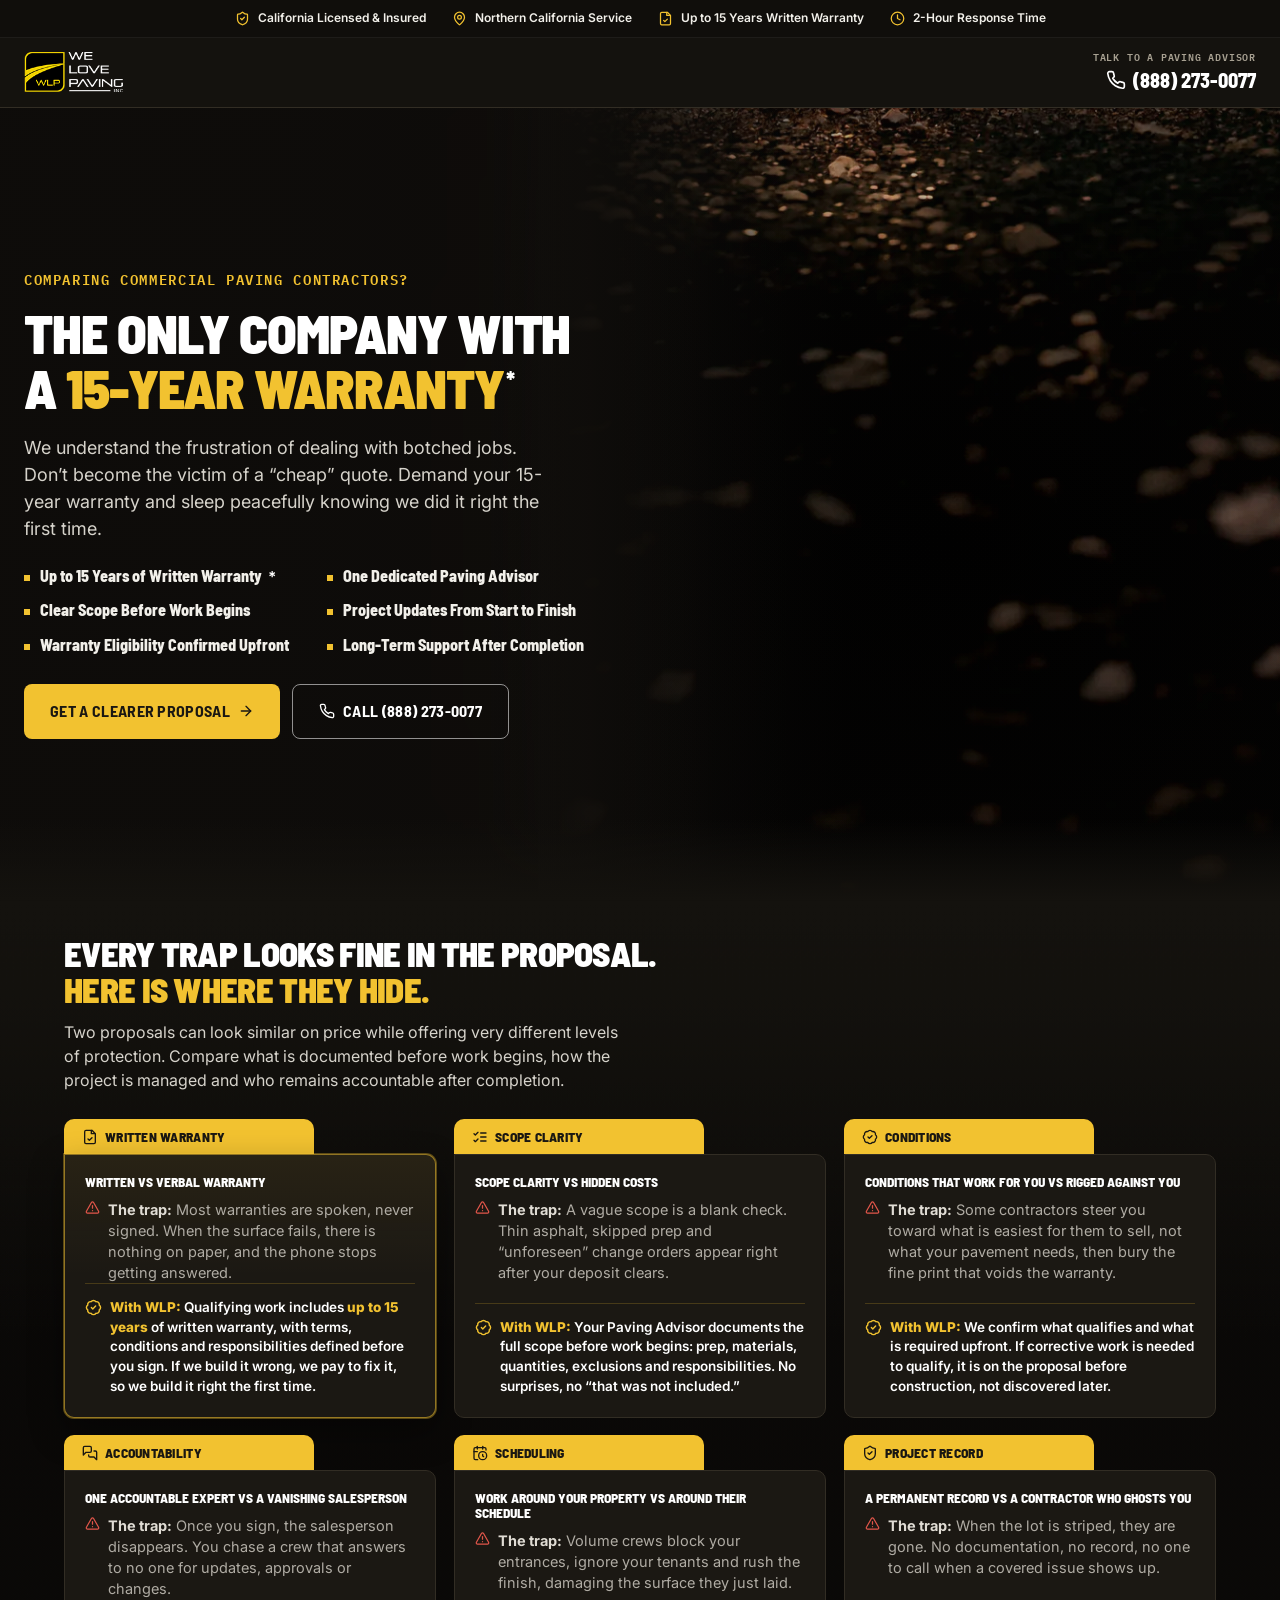
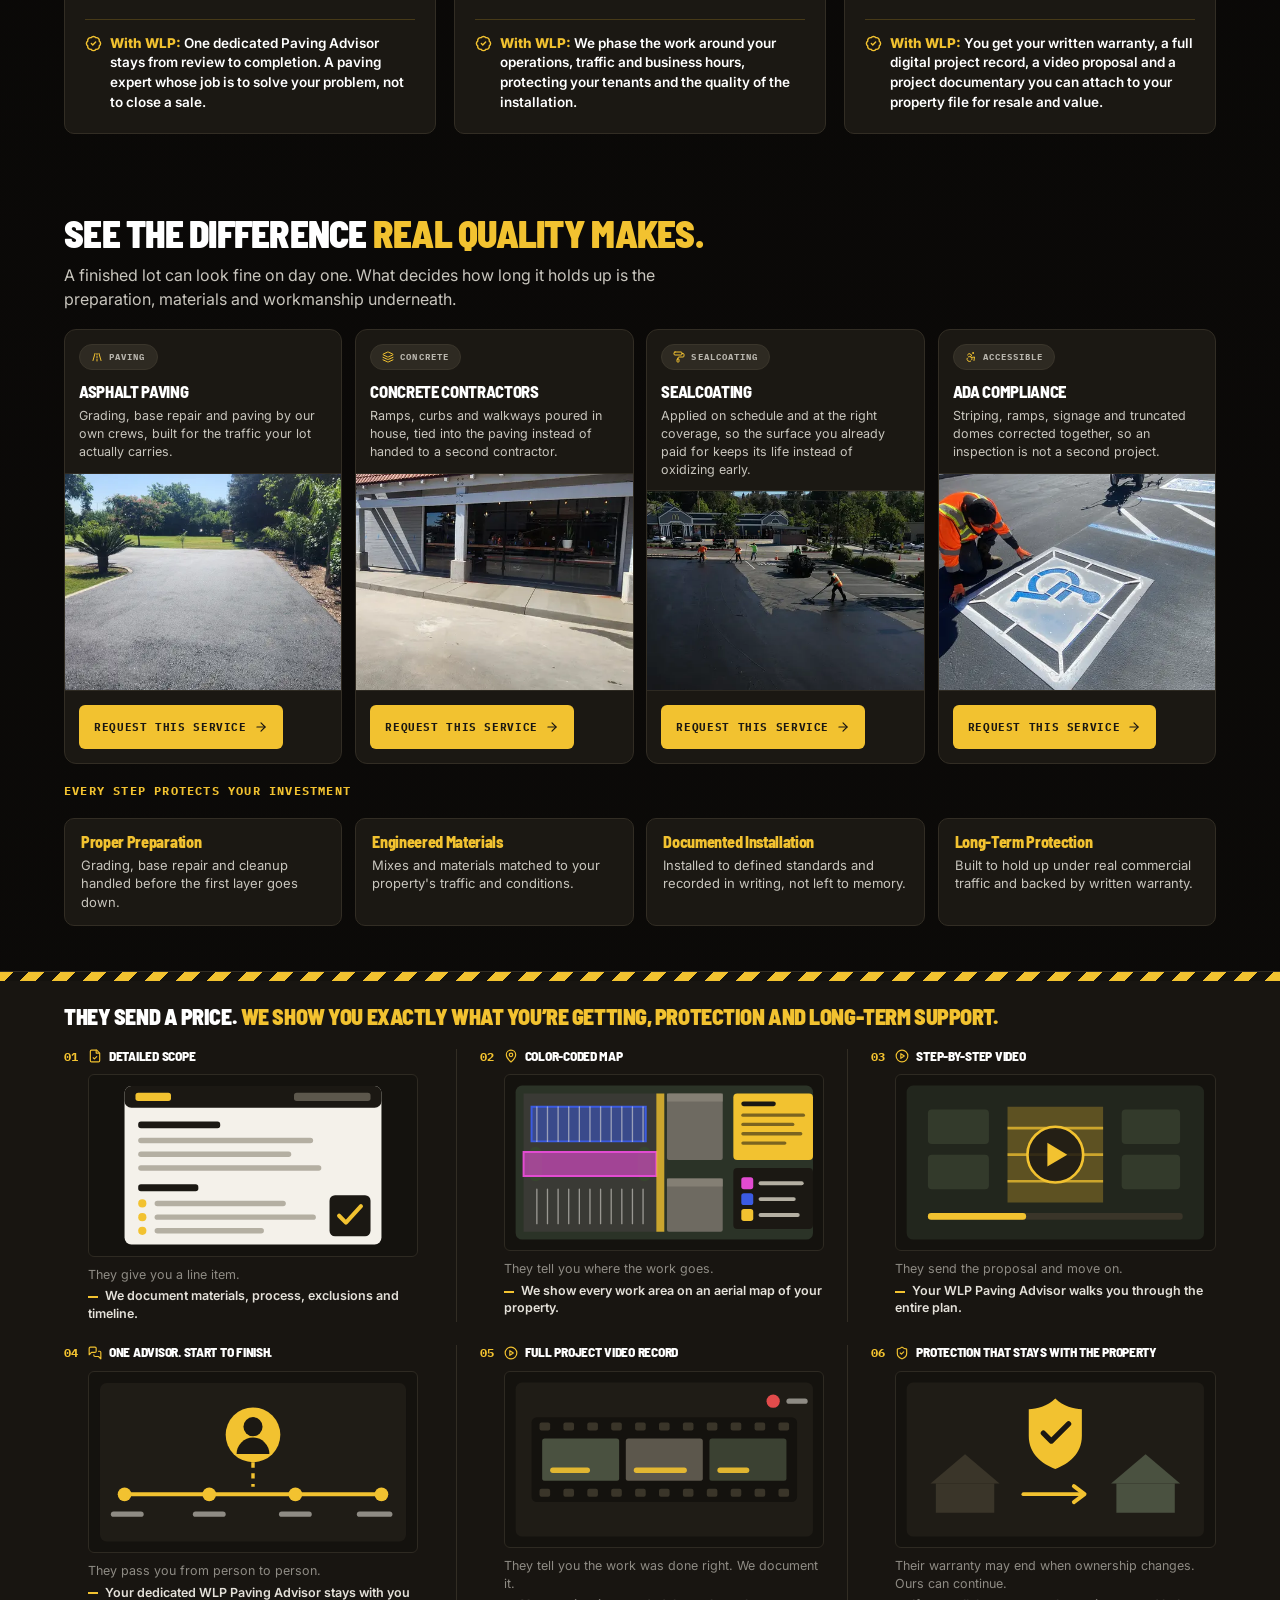
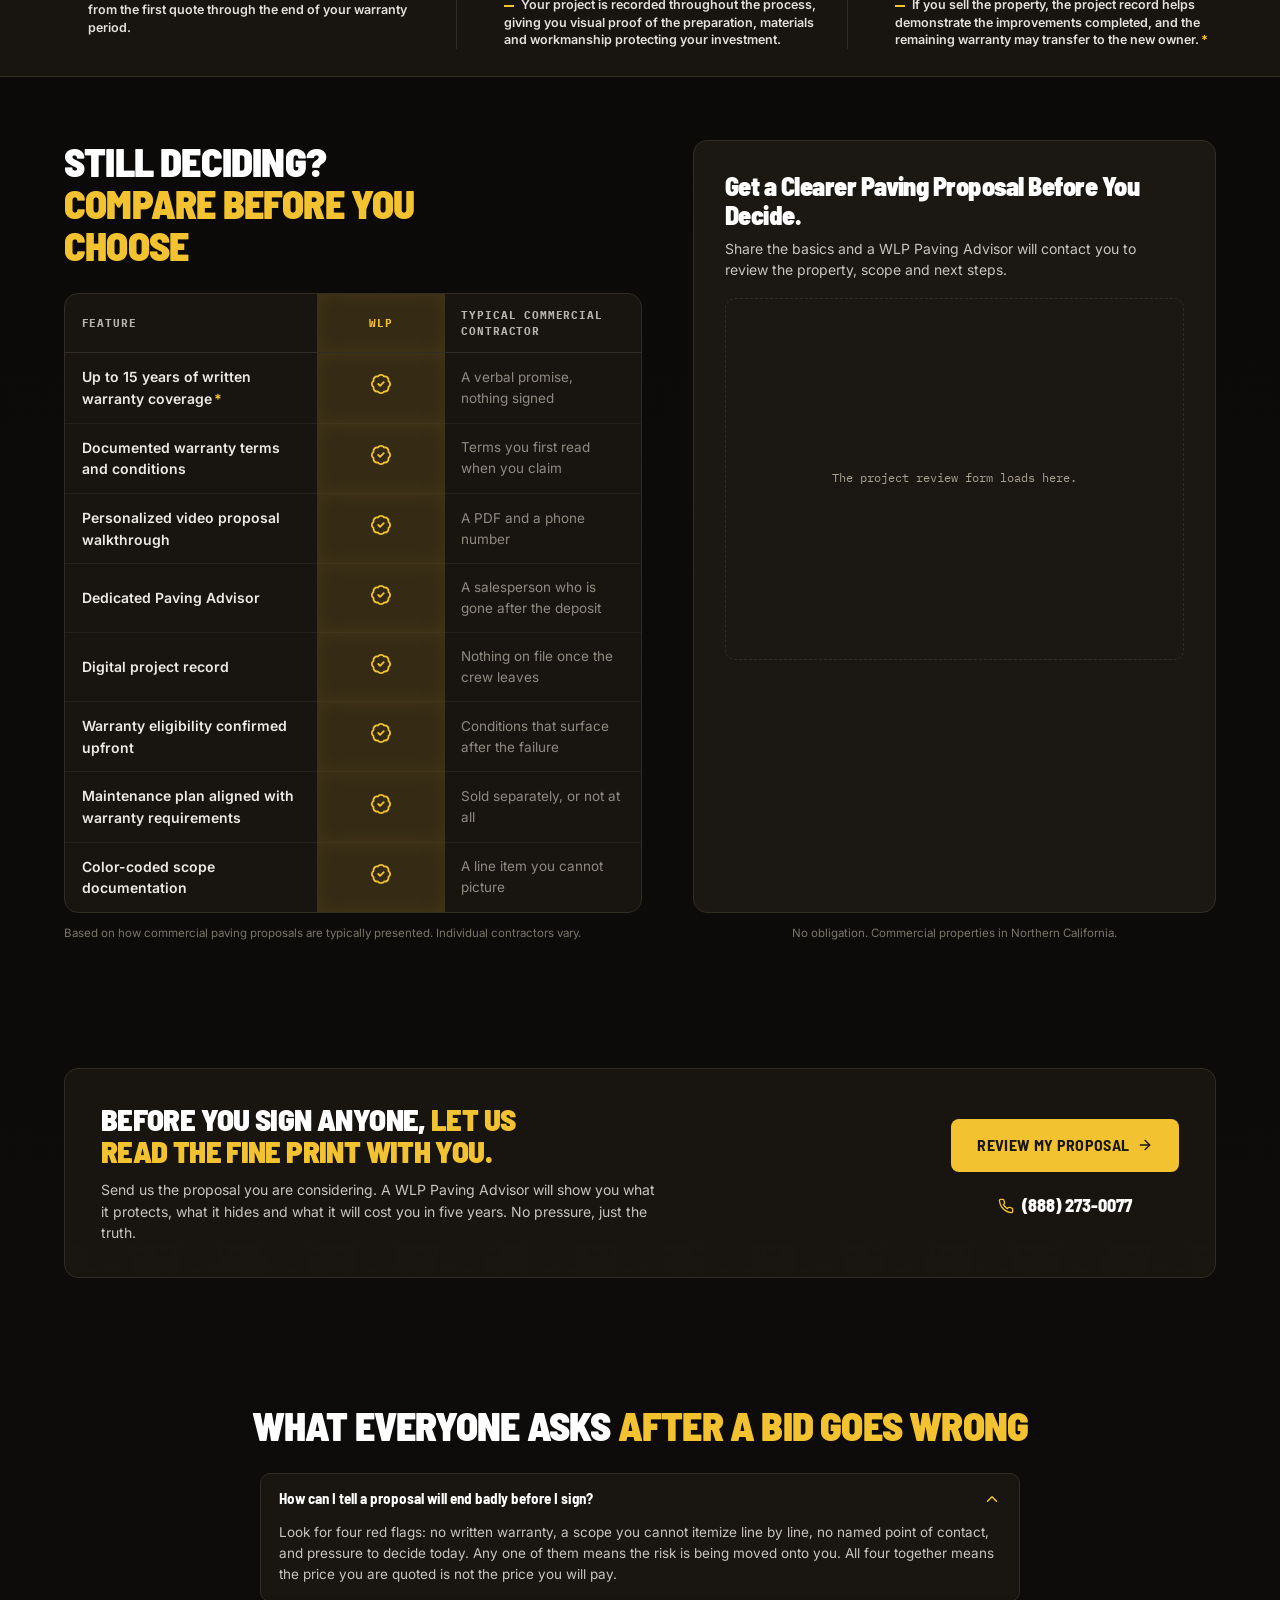
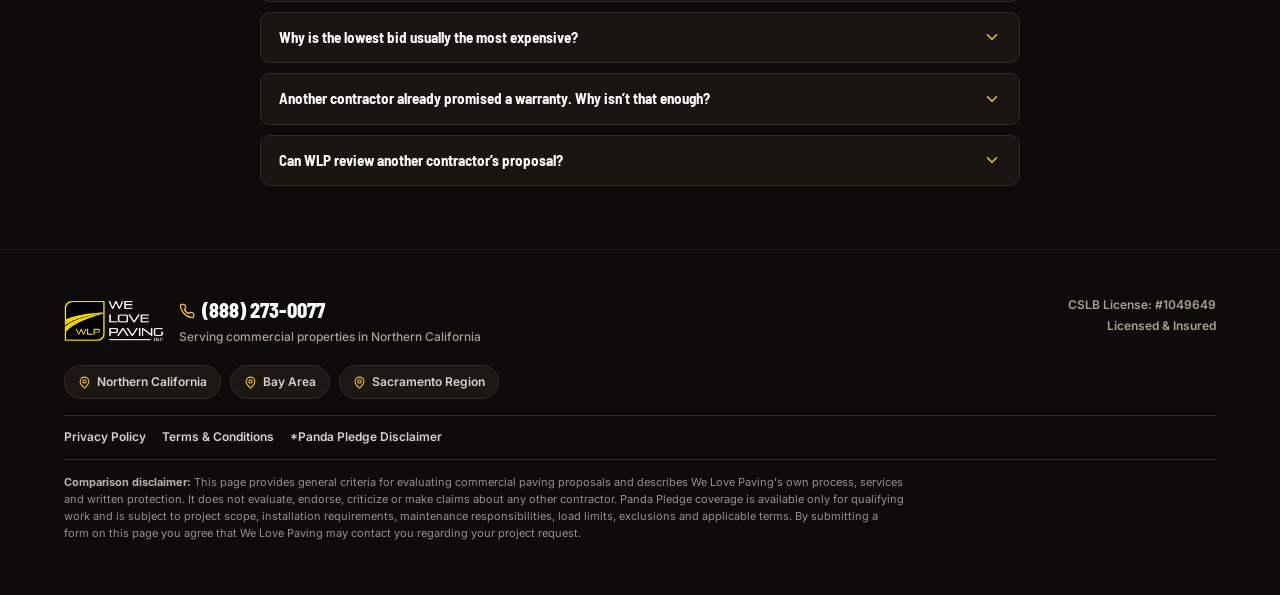
==== index.html @ 332b6dc0 "New hero headline and subtitle Headline and lede as written. The headline carries the same asterisk " ====
<!DOCTYPE html>
<html lang="en">
<head>
<meta charset="UTF-8">
<meta name="viewport" content="width=device-width, initial-scale=1.0">
<title>Comparing Commercial Paving Contractors? | We Love Paving</title>
<meta name="description" content="Comparing commercial paving contractors in Northern California? See how We Love Paving's up-to-15-year written protection, clear scope, dedicated project support and a two-hour response compare before you choose.">
<meta name="robots" content="noindex, follow">
<link rel="canonical" href="https://www.welovepaving.com/lp/commercial-paving-comparison/">
<meta name="theme-color" content="#14120E">
<meta property="og:type" content="website">
<meta property="og:site_name" content="We Love Paving">
<meta property="og:title" content="Compare More Than the Quote. Compare the Protection Behind It.">
<meta property="og:description" content="See how our unique written warranties, project communication, scope clarity and long-term support make the difference in your commercial paving project.">
<meta property="og:url" content="https://www.welovepaving.com/lp/commercial-paving-comparison/">
<meta property="og:image" content="https://www.welovepaving.com/images/hero-bg.webp">
<meta name="twitter:card" content="summary_large_image">
<link rel="icon" type="image/png" href="images/favicon.png">
<link rel="preconnect" href="https://fonts.googleapis.com">
<link rel="preconnect" href="https://fonts.gstatic.com" crossorigin>
<link rel="stylesheet" href="https://fonts.googleapis.com/css2?family=Barlow+Semi+Condensed:wght@700;800;900&family=Inter:wght@400;500;600;700;800&family=IBM+Plex+Mono:wght@600;700&display=swap" media="print" onload="this.media='all'">
<noscript><link rel="stylesheet" href="https://fonts.googleapis.com/css2?family=Barlow+Semi+Condensed:wght@700;800;900&family=Inter:wght@400;500;600;700;800&family=IBM+Plex+Mono:wght@600;700&display=swap"></noscript>
<link rel="stylesheet" href="competitors-landing.css">
<link rel="preload" as="image" href="images/hero-bg.webp" media="(min-width: 901px)" fetchpriority="high"
      imagesrcset="images/hero-bg-1800.webp 1800w, images/hero-bg.webp 2880w, images/hero-bg-4400.webp 4400w"
      imagesizes="165vw">
<link rel="preload" as="image" href="images/hero-bg-mobile.webp" media="(max-width: 900px)" fetchpriority="high">
</head>
<body>

<!-- Icon sprite -->
<svg width="0" height="0" style="position:absolute" aria-hidden="true" focusable="false">
  <defs>
    <symbol id="i-phone" viewBox="0 0 24 24"><path d="M22 16.92v3a2 2 0 0 1-2.18 2 19.79 19.79 0 0 1-8.63-3.07 19.5 19.5 0 0 1-6-6 19.79 19.79 0 0 1-3.07-8.67A2 2 0 0 1 4.11 2h3a2 2 0 0 1 2 1.72 12.84 12.84 0 0 0 .7 2.81 2 2 0 0 1-.45 2.11L8.09 9.91a16 16 0 0 0 6 6l1.27-1.27a2 2 0 0 1 2.11-.45 12.84 12.84 0 0 0 2.81.7A2 2 0 0 1 22 16.92z"/></symbol>
    <symbol id="i-arrow-right" viewBox="0 0 24 24"><path d="M5 12h14"/><path d="m12 5 7 7-7 7"/></symbol>
    <symbol id="i-file-check" viewBox="0 0 24 24"><path d="M15 2H6a2 2 0 0 0-2 2v16a2 2 0 0 0 2 2h12a2 2 0 0 0 2-2V7z"/><path d="M14 2v5h5"/><path d="m9 15 2 2 4-4"/></symbol>
    <symbol id="i-list-checks" viewBox="0 0 24 24"><path d="m3 7 2 2 4-4"/><path d="m3 17 2 2 4-4"/><path d="M13 6h8"/><path d="M13 12h8"/><path d="M13 18h8"/></symbol>
    <symbol id="i-badge-check" viewBox="0 0 24 24"><path d="M3.85 8.62a4 4 0 0 1 4.78-4.77 4 4 0 0 1 6.74 0 4 4 0 0 1 4.78 4.78 4 4 0 0 1 0 6.74 4 4 0 0 1-4.77 4.78 4 4 0 0 1-6.75 0 4 4 0 0 1-4.78-4.77 4 4 0 0 1 0-6.76Z"/><path d="m9 12 2 2 4-4"/></symbol>
    <symbol id="i-messages" viewBox="0 0 24 24"><path d="M14 9a2 2 0 0 1-2 2H6l-4 4V4a2 2 0 0 1 2-2h8a2 2 0 0 1 2 2z"/><path d="M18 9h2a2 2 0 0 1 2 2v11l-4-4h-6a2 2 0 0 1-2-2v-1"/></symbol>
    <symbol id="i-calendar-clock" viewBox="0 0 24 24"><path d="M21 7.5V6a2 2 0 0 0-2-2H5a2 2 0 0 0-2 2v14a2 2 0 0 0 2 2h3.5"/><path d="M16 2v4"/><path d="M8 2v4"/><path d="M3 10h5"/><path d="M17.5 17.5 16 16.3V14"/><circle cx="16" cy="16" r="6"/></symbol>
    <symbol id="i-shield-check" viewBox="0 0 24 24"><path d="M20 13c0 5-3.5 7.5-7.66 8.95a1 1 0 0 1-.67-.01C7.5 20.5 4 18 4 13V6a1 1 0 0 1 1-1c2 0 4.5-1.2 6.24-2.72a1.17 1.17 0 0 1 1.52 0C14.51 3.81 17 5 19 5a1 1 0 0 1 1 1z"/><path d="m9 12 2 2 4-4"/></symbol>
    <symbol id="i-map-pin" viewBox="0 0 24 24"><path d="M20 10c0 4.993-5.539 10.193-7.399 11.799a1 1 0 0 1-1.202 0C9.539 20.193 4 14.993 4 10a8 8 0 0 1 16 0"/><circle cx="12" cy="10" r="3"/></symbol>
    <symbol id="i-clock" viewBox="0 0 24 24"><circle cx="12" cy="12" r="10"/><polyline points="12 6 12 12 16 14"/></symbol>
    <symbol id="i-chevron-down" viewBox="0 0 24 24"><path d="m6 9 6 6 6-6"/></symbol>
    <symbol id="i-alert" viewBox="0 0 24 24"><path d="m21.7 18-8-14a2 2 0 0 0-3.4 0l-8 14A2 2 0 0 0 4 21h16a2 2 0 0 0 1.7-3"/><path d="M12 9v4"/><path d="M12 17h.01"/></symbol>
    <symbol id="i-play" viewBox="0 0 24 24"><circle cx="12" cy="12" r="10"/><path d="m10 8 6 4-6 4z"/></symbol>
    <symbol id="i-road" viewBox="0 0 24 24"><path d="M4 19 8 5"/><path d="m16 5 4 14"/><path d="M12 5v3"/><path d="M12 11v3"/><path d="M12 17v3"/></symbol>
    <symbol id="i-layers" viewBox="0 0 24 24"><path d="M12.83 2.18a2 2 0 0 0-1.66 0L2.6 6.08a1 1 0 0 0 0 1.83l8.58 3.91a2 2 0 0 0 1.66 0l8.58-3.9a1 1 0 0 0 0-1.83Z"/><path d="m22 17.65-9.17 4.16a2 2 0 0 1-1.66 0L2 17.65"/><path d="m22 12.65-9.17 4.16a2 2 0 0 1-1.66 0L2 12.65"/></symbol>
    <symbol id="i-roller" viewBox="0 0 24 24"><rect width="16" height="6" x="2" y="2" rx="2"/><path d="M10 16v-2a2 2 0 0 1 2-2h8a2 2 0 0 0 2-2V7a2 2 0 0 0-2-2h-2"/><rect width="4" height="6" x="8" y="16" rx="1"/></symbol>
    <symbol id="i-accessible" viewBox="0 0 24 24"><circle cx="16" cy="4" r="1"/><path d="m18 19 1-7-6 1"/><path d="m5 8 3-3 5.5 3-2.36 3.5"/><path d="M4.24 14.5a5 5 0 0 0 6.88 6"/><path d="M13.76 17.5a5 5 0 0 0-6.88-6"/></symbol>
  </defs>
</svg>

<a href="#p3-form" class="sr-only">Skip to the project review form</a>

<!-- ===== HERO ZONE: chrome + the horizontal-scroll track (one viewport tall) ===== -->
<!-- One asphalt backdrop for sections 2, 3 and 4. It is a single element behind
     all three rather than a background on each, so the image and the veil over it
     run unbroken across both handoffs. JS parks its top at the hero's bottom. -->
<div class="page-bg" aria-hidden="true"></div>

<div class="hero-zone">

<!-- ===== UTILITY TRUST BAR ===== -->
<div class="utility-bar">
  <ul>
    <li><svg class="icon" aria-hidden="true"><use href="#i-shield-check"/></svg>California Licensed &amp; Insured</li>
    <li><svg class="icon" aria-hidden="true"><use href="#i-map-pin"/></svg>Northern California Service</li>
    <li><svg class="icon" aria-hidden="true"><use href="#i-file-check"/></svg>Up to 15 Years Written Warranty</li>
    <li><svg class="icon" aria-hidden="true"><use href="#i-clock"/></svg>2-Hour Response Time</li>
  </ul>
</div>

<!-- ===== CONVERSION HEADER ===== -->
<header class="site-header">
  <div class="header-inner">
    <div class="header-brand">
      <!-- Deliberately not a link: nothing on this landing takes the visitor off it. -->
      <img src="images/wlp-logo.png" alt="We Love Paving" class="header-logo" width="132" height="40">
    </div>
    <div class="header-actions">
      <!-- PLACEHOLDER tracking number — swap for the comparison-campaign line. -->
      <a href="tel:+18882730077" class="header-phone" data-track-call="header">
        <span class="header-phone-label">Talk to a Paving Advisor</span>
        <span class="header-phone-num">
          <svg class="icon icon-ring" aria-hidden="true"><use href="#i-phone"/></svg>(888) 273-0077
        </span>
      </a>
      <!-- Hidden on the hero; revealed once the user scrolls to the second panel. -->
      <a href="#p3-form" class="btn btn-primary btn-sm header-cta" data-goto-form="header">Request a Project Review</a>
    </div>
  </div>
</header>

<!-- ===== STAGE: one continuous scene behind the whole track ===== -->
<div class="stage">

  <!-- Shared background. It pans left as the track scrolls, so the panda moves
       from the right (hero) toward the left (later panels) with no seam. -->
  <div class="scene-bg" data-scene aria-hidden="true">
    <!-- The ultrawide crop is unusable on a phone; the portrait version is a
         separate art direction, so it is a <source>, not a srcset density hint.
         Only one of the two is ever fetched.

         The desktop art is offered at three widths, and `sizes` deliberately
         declares far more than the box is wide. With object-fit: cover the box
         (~1.1 aspect) is much taller than the source (~2.0), so the scale is set
         by HEIGHT, not width: at 1440 the box wants a 2340px-wide file even though
         it only paints 1273px of it. Declaring the box width had the browser hand
         back an 1800px file that then upscaled 1.30x — the softness. -->
    <picture>
      <source media="(max-width: 900px)" srcset="images/hero-bg-mobile.webp">
      <img src="images/hero-bg.webp" alt=""
           srcset="images/hero-bg-1800.webp 1800w,
                   images/hero-bg.webp 2880w,
                   images/hero-bg-4400.webp 4400w"
           sizes="(max-width: 900px) 100vw, 165vw">
    </picture>
  </div>

  <!-- ===== HORIZONTAL PANEL TRACK (transparent — the scene shows through) ===== -->
  <div class="h-track" data-h-track>

  <!-- ===== P1 · HERO ===== -->
  <section class="panel panel--hero" aria-label="Hero">
    <div class="panel-scrim scrim--left"></div>
    <!-- Light rays fanning out of the top-left corner. Vanilla WebGL port of
         React Bits' <SideRays>; it sits above the scrim and below the copy, and
         stays empty if WebGL is unavailable. -->
    <div class="side-rays" data-side-rays aria-hidden="true"></div>
    <div class="hero-inner">
      <div class="hero-content">
        <p class="eyebrow">Comparing commercial paving contractors?</p>
        <h1>The Only Company with a<span class="h1-line"><span class="hl">15-Year&nbsp;Warranty</span><a href="#pledge-terms" class="terms-ref" aria-label="See the Panda Pledge disclaimer">*</a></span></h1>
        <p class="lede">We understand the frustration of dealing with botched jobs. Don’t become the victim of a “cheap” quote. Demand your 15-year warranty and sleep peacefully knowing we did it right the first time.</p>
        <!-- Six differentiators in two columns of three (order set in CSS). The
             asterisk on the first carries the conditions down to the Panda Pledge
             disclaimer in the footer, keeping the hero a claim, not a terms block. -->
        <ul class="hero-bullets">
          <li><span><b>Up to 15 Years of Written Warranty</b> <a href="#pledge-terms" class="terms-ref" aria-label="See the Panda Pledge disclaimer">*</a></span></li>
          <li><b>Clear Scope Before Work Begins</b></li>
          <li><b>Warranty Eligibility Confirmed Upfront</b></li>
          <li><b>One Dedicated Paving Advisor</b></li>
          <li><b>Project Updates From Start to Finish</b></li>
          <li><b>Long-Term Support After Completion</b></li>
        </ul>
        <!-- Mobile-only scroll cue. The hero art fills the screen there and the
             copy sits in its black lower half, so nothing else signals that the
             page continues. -->
        <button type="button" class="hero-scroll" data-goto-next aria-label="Scroll to what to compare">
          <span class="hero-scroll__chevrons" aria-hidden="true">
            <svg viewBox="0 0 24 24" fill="none" stroke="currentColor" stroke-width="3.4" stroke-linecap="round" stroke-linejoin="round"><path d="m4 8 8 8 8-8"/></svg>
            <svg viewBox="0 0 24 24" fill="none" stroke="currentColor" stroke-width="3.4" stroke-linecap="round" stroke-linejoin="round"><path d="m4 8 8 8 8-8"/></svg>
          </span>
        </button>
        <div class="hero-ctas">
          <a href="#p3-form" class="btn btn-primary" data-goto-form="hero">Get a Clearer Proposal <svg class="icon" aria-hidden="true"><use href="#i-arrow-right"/></svg></a>
          <a href="tel:+18882730077" class="btn btn-outline" data-track-call="hero">
            <svg class="icon" aria-hidden="true"><use href="#i-phone"/></svg>Call (888) 273-0077
          </a>
        </div>
      </div>
    </div>
  </section>

  <!-- ===== P2 · WHAT TO COMPARE ===== -->
  <!-- No image of its own: the shared scene has panned left, so the panda now
       sits on the left and this content lives in the space it opened on the right. -->
  <section class="panel panel--compare" aria-label="What to compare">
    <div class="panel-scrim scrim--right"></div>
    <div class="compare-inner">
      <div class="compare-content">
        <div class="compare-head">
          <h2>Every Trap Looks Fine in the Proposal.<br><span class="hl">Here Is Where They Hide.</span></h2>
          <p class="sub">Two proposals can look similar on price while offering very different levels of protection. Compare what is documented before work begins, how the project is managed and who remains accountable after completion.</p>
        </div>
        <div class="compare-grid">
          <article class="compare-card is-key">
            <span class="card-tab">
              <svg class="icon" aria-hidden="true"><use href="#i-file-check"/></svg><span>Written Warranty</span>
            </span>
            <div class="card-panel">
              <p class="card-title">Written vs Verbal Warranty</p>
              <p class="card-q">
                <svg class="icon" aria-hidden="true"><use href="#i-alert"/></svg>
                <span><b>The trap:</b> Most warranties are spoken, never signed. When the surface fails, there is nothing on paper, and the phone stops getting answered.</span>
              </p>
              <p class="card-a">
                <svg class="icon" aria-hidden="true"><use href="#i-badge-check"/></svg>
                <span><b>With WLP:</b> Qualifying work includes <b class="card-hl">up to 15 years</b> of written warranty, with terms, conditions and responsibilities defined before you sign. If we build it wrong, we pay to fix it, so we build it right the first time.</span>
              </p>
            </div>
          </article>
          <article class="compare-card">
            <span class="card-tab">
              <svg class="icon" aria-hidden="true"><use href="#i-list-checks"/></svg><span>Scope Clarity</span>
            </span>
            <div class="card-panel">
              <p class="card-title">Scope Clarity vs Hidden Costs</p>
              <p class="card-q">
                <svg class="icon" aria-hidden="true"><use href="#i-alert"/></svg>
                <span><b>The trap:</b> A vague scope is a blank check. Thin asphalt, skipped prep and “unforeseen” change orders appear right after your deposit clears.</span>
              </p>
              <p class="card-a">
                <svg class="icon" aria-hidden="true"><use href="#i-badge-check"/></svg>
                <span><b>With WLP:</b> Your Paving Advisor documents the full scope before work begins: prep, materials, quantities, exclusions and responsibilities. No surprises, no “that was not included.”</span>
              </p>
            </div>
          </article>
          <article class="compare-card">
            <span class="card-tab">
              <svg class="icon" aria-hidden="true"><use href="#i-badge-check"/></svg><span>Conditions</span>
            </span>
            <div class="card-panel">
              <p class="card-title">Conditions That Work for You vs Rigged Against You</p>
              <p class="card-q">
                <svg class="icon" aria-hidden="true"><use href="#i-alert"/></svg>
                <span><b>The trap:</b> Some contractors steer you toward what is easiest for them to sell, not what your pavement needs, then bury the fine print that voids the warranty.</span>
              </p>
              <p class="card-a">
                <svg class="icon" aria-hidden="true"><use href="#i-badge-check"/></svg>
                <span><b>With WLP:</b> We confirm what qualifies and what is required upfront. If corrective work is needed to qualify, it is on the proposal before construction, not discovered later.</span>
              </p>
            </div>
          </article>
          <article class="compare-card">
            <span class="card-tab">
              <svg class="icon" aria-hidden="true"><use href="#i-messages"/></svg><span>Accountability</span>
            </span>
            <div class="card-panel">
              <p class="card-title">One Accountable Expert vs a Vanishing Salesperson</p>
              <p class="card-q">
                <svg class="icon" aria-hidden="true"><use href="#i-alert"/></svg>
                <span><b>The trap:</b> Once you sign, the salesperson disappears. You chase a crew that answers to no one for updates, approvals or changes.</span>
              </p>
              <p class="card-a">
                <svg class="icon" aria-hidden="true"><use href="#i-badge-check"/></svg>
                <span><b>With WLP:</b> One dedicated Paving Advisor stays from review to completion. A paving expert whose job is to solve your problem, not to close a sale.</span>
              </p>
            </div>
          </article>
          <article class="compare-card">
            <span class="card-tab">
              <svg class="icon" aria-hidden="true"><use href="#i-calendar-clock"/></svg><span>Scheduling</span>
            </span>
            <div class="card-panel">
              <p class="card-title">Work Around Your Property vs Around Their Schedule</p>
              <p class="card-q">
                <svg class="icon" aria-hidden="true"><use href="#i-alert"/></svg>
                <span><b>The trap:</b> Volume crews block your entrances, ignore your tenants and rush the finish, damaging the surface they just laid.</span>
              </p>
              <p class="card-a">
                <svg class="icon" aria-hidden="true"><use href="#i-badge-check"/></svg>
                <span><b>With WLP:</b> We phase the work around your operations, traffic and business hours, protecting your tenants and the quality of the installation.</span>
              </p>
            </div>
          </article>
          <article class="compare-card">
            <span class="card-tab">
              <svg class="icon" aria-hidden="true"><use href="#i-shield-check"/></svg><span>Project Record</span>
            </span>
            <div class="card-panel">
              <p class="card-title">A Permanent Record vs a Contractor Who Ghosts You</p>
              <p class="card-q">
                <svg class="icon" aria-hidden="true"><use href="#i-alert"/></svg>
                <span><b>The trap:</b> When the lot is striped, they are gone. No documentation, no record, no one to call when a covered issue shows up.</span>
              </p>
              <p class="card-a">
                <svg class="icon" aria-hidden="true"><use href="#i-badge-check"/></svg>
                <span><b>With WLP:</b> You get your written warranty, a full digital project record, a video proposal and a project documentary you can attach to your property file for resale and value.</span>
              </p>
            </div>
          </article>
        </div>
      </div>
    </div>
  </section>

  <!-- ===== P3 · THE QUALITY OF OUR WORK ===== -->
  <!-- Its asphalt background is aligned with the post-hero background (same image,
       same scale, continuing crop set by JS) so the horizontal->vertical handoff
       into the FAQ shows one unbroken backdrop. -->
  <section class="panel panel--pledge" aria-label="The quality of our work" data-view="work_quality_view">
    <div class="pledge-inner">
      <header class="pledge-head">
        <h2>See the Difference <span class="hl">Real Quality Makes.</span></h2>
        <p class="sub">A finished lot can look fine on day one. What decides how long it holds up is the preparation, materials and workmanship underneath.</p>
      </header>

      <!-- The four services we self-perform. Same card component as the striping and
           concrete landings (cond-*), so it stays one shared piece across the set.
           PLACEHOLDER photos borrowed from the striping library until paving,
           concrete and sealcoating shots land. -->
      <div class="cond-grid">
        <article class="cond-card">
          <div class="cond-body">
            <span class="cond-tag"><svg class="icon" aria-hidden="true"><use href="#i-road"/></svg>PAVING</span>
            <h3>Asphalt Paving</h3>
            <p>Grading, base repair and paving by our own crews, built for the traffic your lot actually carries.</p>
          </div>
          <div class="cond-media">
            <img src="images/svc-asphalt.webp" alt="A freshly paved asphalt drive curving between landscaped grounds on a We Love Paving job" width="760" height="355" loading="lazy" decoding="async">
          </div>
          <div class="cond-foot">
            <a href="#p3-form" class="cond-link" data-svc-request="Asphalt Paving">REQUEST THIS SERVICE <svg class="icon" aria-hidden="true"><use href="#i-arrow-right"/></svg></a>
          </div>
        </article>
        <article class="cond-card">
          <div class="cond-body">
            <span class="cond-tag"><svg class="icon" aria-hidden="true"><use href="#i-layers"/></svg>CONCRETE</span>
            <h3>Concrete Contractors</h3>
            <p>Ramps, curbs and walkways poured in house, tied into the paving instead of handed to a second contractor.</p>
          </div>
          <div class="cond-media">
            <img src="images/svc-concrete.webp" alt="A newly poured concrete walkway and curb running along a commercial storefront" width="760" height="362" loading="lazy" decoding="async">
          </div>
          <div class="cond-foot">
            <a href="#p3-form" class="cond-link" data-svc-request="Concrete Contractors">REQUEST THIS SERVICE <svg class="icon" aria-hidden="true"><use href="#i-arrow-right"/></svg></a>
          </div>
        </article>
        <article class="cond-card">
          <div class="cond-body">
            <span class="cond-tag"><svg class="icon" aria-hidden="true"><use href="#i-roller"/></svg>SEALCOATING</span>
            <h3>Sealcoating</h3>
            <p>Applied on schedule and at the right coverage, so the surface you already paid for keeps its life instead of oxidizing early.</p>
          </div>
          <div class="cond-media">
            <img src="images/svc-sealcoating.webp" alt="A We Love Paving crew squeegeeing fresh sealcoat across a retail parking lot" width="760" height="362" loading="lazy" decoding="async">
          </div>
          <div class="cond-foot">
            <a href="#p3-form" class="cond-link" data-svc-request="Sealcoating">REQUEST THIS SERVICE <svg class="icon" aria-hidden="true"><use href="#i-arrow-right"/></svg></a>
          </div>
        </article>
        <article class="cond-card">
          <div class="cond-body">
            <span class="cond-tag"><svg class="icon" aria-hidden="true"><use href="#i-accessible"/></svg>ACCESSIBLE</span>
            <h3>ADA Compliance</h3>
            <p>Striping, ramps, signage and truncated domes corrected together, so an inspection is not a second project.</p>
          </div>
          <div class="cond-media">
            <img src="images/svc-ada.webp" alt="A crew member laying an ADA accessible-parking stencil on a freshly striped lot" width="760" height="362" loading="lazy" decoding="async">
          </div>
          <div class="cond-foot">
            <a href="#p3-form" class="cond-link" data-svc-request="ADA Compliance">REQUEST THIS SERVICE <svg class="icon" aria-hidden="true"><use href="#i-arrow-right"/></svg></a>
          </div>
        </article>
      </div>

      <h3 class="pledge-kicker">Every Step Protects Your Investment</h3>
      <div class="pledge-grid">
        <article class="pledge-card">
          <h3>Proper Preparation</h3>
          <p>Grading, base repair and cleanup handled before the first layer goes down.</p>
        </article>
        <article class="pledge-card">
          <h3>Engineered Materials</h3>
          <p>Mixes and materials matched to your property's traffic and conditions.</p>
        </article>
        <article class="pledge-card">
          <h3>Documented Installation</h3>
          <p>Installed to defined standards and recorded in writing, not left to memory.</p>
        </article>
        <article class="pledge-card">
          <h3>Long-Term Protection</h3>
          <p>Built to hold up under real commercial traffic and backed by written warranty.</p>
        </article>
      </div>
    </div>
  </section>

  </div><!-- /.h-track -->
</div><!-- /.stage -->
</div><!-- /.hero-zone -->

<!-- The same asphalt image continues behind everything below the hero zone, so the
     dark background flows on seamlessly from P3 (which shows the top of it). -->
<div class="post-hero">

<!-- ===== The proposal system =====
     A strip, not a section: it sits between the pledge panel and the comparison
     table as one band naming the three pieces of a WLP proposal, and hands
     straight off to the form. -->
<section class="proposal-section" aria-label="The WLP proposal system" data-view="proposal_system_view">
  <div class="lp-container">
    <div class="proposal-strip">
      <div class="proposal-lede">
        <h2 class="proposal-title">They send a price. <span class="hl">We show you exactly what you’re getting, protection and long-term support.</span></h2>
      </div>

      <ol class="proposal-steps">
        <li class="proposal-step">
          <span class="proposal-num">01</span>
          <div>
            <h3><svg class="icon" aria-hidden="true"><use href="#i-file-check"/></svg>Detailed Scope</h3>
            <div class="proposal-media">
              <!-- A scope sheet: header block, line items, and the checked steps down
                   the side. -->
              <svg viewBox="0 0 240 132" role="img" aria-label="Illustration of a written scope sheet with line items and a step by step process">
                <rect x="26" y="8" width="188" height="116" rx="5" fill="#F4F1EA"/>
                <rect x="26" y="8" width="188" height="16" rx="5" fill="#1B1813"/>
                <rect x="34" y="13" width="26" height="6" rx="2" fill="#F2C230"/>
                <rect x="150" y="13" width="56" height="6" rx="2" fill="#5C574C"/>
                <rect x="36" y="34" width="60" height="5" rx="2" fill="#1B1813"/>
                <rect x="36" y="46" width="128" height="4" rx="2" fill="#B4AFA2"/>
                <rect x="36" y="56" width="112" height="4" rx="2" fill="#B4AFA2"/>
                <rect x="36" y="66" width="134" height="4" rx="2" fill="#B4AFA2"/>
                <rect x="36" y="80" width="44" height="5" rx="2" fill="#1B1813"/>
                <g fill="#F2C230"><circle cx="39" cy="94" r="3"/><circle cx="39" cy="104" r="3"/><circle cx="39" cy="114" r="3"/></g>
                <g fill="#B4AFA2"><rect x="48" y="92" width="96" height="4" rx="2"/><rect x="48" y="102" width="118" height="4" rx="2"/><rect x="48" y="112" width="80" height="4" rx="2"/></g>
                <rect x="176" y="88" width="30" height="30" rx="4" fill="#1B1813"/>
                <path d="m183 103 5 5 11-12" fill="none" stroke="#F2C230" stroke-width="3" stroke-linecap="round" stroke-linejoin="round"/>
              </svg>
            </div>
            <p class="proposal-them">They give you a line item.</p>
            <p class="proposal-us">We document materials, process, exclusions and timeline.</p>
          </div>
        </li>
        <li class="proposal-step">
          <span class="proposal-num">02</span>
          <div>
            <h3><svg class="icon" aria-hidden="true"><use href="#i-map-pin"/></svg>Color-Coded Map</h3>
            <div class="proposal-media">
              <!-- The aerial with the work areas keyed by colour, and the legend that
                   ties each colour back to a scope line. -->
              <svg viewBox="0 0 240 132" role="img" aria-label="Illustration of an aerial site map with each work area coloured in, a summary panel and a legend">
                <!-- The parcel from above: the lot with its stalls and drive aisle,
                     the buildings along one side, and each type of work laid over
                     the area it actually covers, keyed in the legend. -->
                <rect x="8" y="8" width="224" height="116" rx="5" fill="#2B3327"/>
                <path d="M14 14h100v104H14z" fill="#3A3A35"/>
                <g fill="#38452F"><rect x="18" y="54" width="10" height="26" rx="5"/><rect x="100" y="54" width="10" height="26" rx="5"/></g>
                <g fill="#6E6A61"><rect x="122" y="14" width="42" height="50" rx="1.5"/><rect x="122" y="78" width="42" height="40" rx="1.5"/></g>
                <g fill="#847F74"><rect x="122" y="14" width="42" height="6"/><rect x="122" y="78" width="42" height="6"/></g>
                <!-- 02 sealcoat and restripe: the parking field -->
                <path d="M20 24h86v26H20z" fill="#3B5BE2" opacity="0.5"/>
                <path d="M20 24h86v26H20z" fill="none" stroke="#3B5BE2" stroke-width="1.5"/>
                <!-- 01 grind and overlay: the drive aisle straight through it -->
                <path d="M14 58h100v18H14z" fill="#E24BD1" opacity="0.62"/>
                <path d="M14 58h100v18H14z" fill="none" stroke="#E24BD1" stroke-width="1.5"/>
                <!-- the striping itself, over the work areas rather than under them -->
                <g stroke="#E9E6DF" stroke-width="1" opacity="0.55" stroke-linecap="round">
                  <path d="M24 24v26 M32 24v26 M40 24v26 M48 24v26 M56 24v26 M64 24v26 M72 24v26 M80 24v26 M88 24v26 M96 24v26 M104 24v26"/>
                  <path d="M24 86v26 M32 86v26 M40 86v26 M48 86v26 M56 86v26 M64 86v26 M72 86v26 M80 86v26 M88 86v26 M96 86v26 M104 86v26"/>
                </g>
                <!-- 03 concrete: the walkway along the building fronts -->
                <path d="M114 14h6v104h-6z" fill="#F2C230" opacity="0.8"/>
                <!-- the summary panel, the way it rides the real drawing -->
                <rect x="172" y="14" width="60" height="50" rx="3" fill="#F2C230"/>
                <rect x="178" y="20" width="26" height="3.5" rx="1.75" fill="#1B1813"/>
                <g fill="#1B1813" opacity="0.55"><rect x="178" y="29" width="48" height="2.5" rx="1.25"/><rect x="178" y="36" width="40" height="2.5" rx="1.25"/><rect x="178" y="43" width="46" height="2.5" rx="1.25"/><rect x="178" y="50" width="34" height="2.5" rx="1.25"/></g>
                <!-- the legend, one row per colour on the map -->
                <rect x="172" y="70" width="60" height="46" rx="3" fill="#1B1813"/>
                <g><rect x="178" y="77" width="9" height="9" rx="2" fill="#E24BD1"/><rect x="191" y="80" width="34" height="3" rx="1.5" fill="#B4AFA2"/></g>
                <g><rect x="178" y="89" width="9" height="9" rx="2" fill="#3B5BE2"/><rect x="191" y="92" width="28" height="3" rx="1.5" fill="#B4AFA2"/></g>
                <g><rect x="178" y="101" width="9" height="9" rx="2" fill="#F2C230"/><rect x="191" y="104" width="31" height="3" rx="1.5" fill="#B4AFA2"/></g>
              </svg>
            </div>
            <p class="proposal-them">They tell you where the work goes.</p>
            <p class="proposal-us">We show every work area on an aerial map of your property.</p>
          </div>
        </li>
        <li class="proposal-step">
          <span class="proposal-num">03</span>
          <div>
            <h3><svg class="icon" aria-hidden="true"><use href="#i-play"/></svg>Step-by-Step Video</h3>
            <div class="proposal-media">
              <!-- The walkthrough: the same map behind a play control and a progress bar. -->
              <svg viewBox="0 0 240 132" role="img" aria-label="Illustration of a video walkthrough of the project with a play button">
                <rect x="8" y="8" width="224" height="116" rx="5" fill="#22261D"/>
                <g fill="#333A2B"><rect x="24" y="26" width="46" height="26" rx="3"/><rect x="24" y="60" width="46" height="26" rx="3"/><rect x="170" y="26" width="44" height="26" rx="3"/><rect x="170" y="60" width="44" height="26" rx="3"/></g>
                <path d="M84 24h72v72H84z" fill="#F2C230" opacity="0.28"/>
                <g stroke="#F2C230" stroke-width="2" opacity="0.75" fill="none"><path d="M84 40h72"/><path d="M84 60h72"/><path d="M84 80h72"/></g>
                <circle cx="120" cy="60" r="21" fill="#1B1813" opacity="0.86"/>
                <circle cx="120" cy="60" r="21" fill="none" stroke="#F2C230" stroke-width="2"/>
                <path d="m114 51 15 9-15 9z" fill="#F2C230"/>
                <rect x="24" y="104" width="192" height="5" rx="2.5" fill="#3A3529"/>
                <rect x="24" y="104" width="74" height="5" rx="2.5" fill="#F2C230"/>
              </svg>
            </div>
            <p class="proposal-them">They send the proposal and move on.</p>
            <p class="proposal-us">Your WLP Paving Advisor walks you through the entire plan.</p>
          </div>
        </li>
        <li class="proposal-step">
          <span class="proposal-num">04</span>
          <div>
            <h3><svg class="icon" aria-hidden="true"><use href="#i-messages"/></svg>One Advisor. Start to Finish.</h3>
            <div class="proposal-media">
              <!-- One figure riding the whole timeline, quote to end of warranty,
                   instead of the handoffs it replaces. -->
              <svg viewBox="0 0 240 132" role="img" aria-label="Illustration of one advisor staying with the project from the first quote to the end of the warranty">
                <rect x="8" y="8" width="224" height="116" rx="5" fill="#1F1C16"/>
                <rect x="26" y="88" width="188" height="3" rx="1.5" fill="#F2C230"/>
                <g fill="#F2C230"><circle cx="26" cy="89.5" r="5"/><circle cx="88" cy="89.5" r="5"/><circle cx="151" cy="89.5" r="5"/><circle cx="214" cy="89.5" r="5"/></g>
                <g fill="#8E8B84"><rect x="16" y="102" width="24" height="4" rx="2"/><rect x="76" y="102" width="24" height="4" rx="2"/><rect x="139" y="102" width="24" height="4" rx="2"/><rect x="196" y="102" width="26" height="4" rx="2"/></g>
                <circle cx="120" cy="46" r="20" fill="#F2C230"/>
                <circle cx="120" cy="40" r="7" fill="#1B1813"/>
                <path d="M108 60a12 12 0 0 1 24 0z" fill="#1B1813"/>
                <path d="M120 66v18" stroke="#F2C230" stroke-width="2.5" stroke-dasharray="4 4"/>
              </svg>
            </div>
            <p class="proposal-them">They pass you from person to person.</p>
            <p class="proposal-us">Your dedicated WLP Paving Advisor stays with you from the first quote through the end of your warranty period.</p>
          </div>
        </li>
        <li class="proposal-step">
          <span class="proposal-num">05</span>
          <div>
            <h3><svg class="icon" aria-hidden="true"><use href="#i-play"/></svg>Full Project Video Record</h3>
            <div class="proposal-media">
              <!-- A filmstrip of the job: preparation, materials and workmanship,
                   each its own frame, with the recording still running. -->
              <svg viewBox="0 0 240 132" role="img" aria-label="Illustration of a filmstrip recording the project from preparation through workmanship">
                <rect x="8" y="8" width="224" height="116" rx="5" fill="#1F1C16"/>
                <rect x="20" y="34" width="200" height="64" rx="4" fill="#14120E"/>
                <g fill="#3A3529"><rect x="26" y="38" width="8" height="6" rx="1.5"/><rect x="44" y="38" width="8" height="6" rx="1.5"/><rect x="62" y="38" width="8" height="6" rx="1.5"/><rect x="80" y="38" width="8" height="6" rx="1.5"/><rect x="98" y="38" width="8" height="6" rx="1.5"/><rect x="116" y="38" width="8" height="6" rx="1.5"/><rect x="134" y="38" width="8" height="6" rx="1.5"/><rect x="152" y="38" width="8" height="6" rx="1.5"/><rect x="170" y="38" width="8" height="6" rx="1.5"/><rect x="188" y="38" width="8" height="6" rx="1.5"/><rect x="206" y="38" width="8" height="6" rx="1.5"/></g>
                <g fill="#3A3529"><rect x="26" y="88" width="8" height="6" rx="1.5"/><rect x="44" y="88" width="8" height="6" rx="1.5"/><rect x="62" y="88" width="8" height="6" rx="1.5"/><rect x="80" y="88" width="8" height="6" rx="1.5"/><rect x="98" y="88" width="8" height="6" rx="1.5"/><rect x="116" y="88" width="8" height="6" rx="1.5"/><rect x="134" y="88" width="8" height="6" rx="1.5"/><rect x="152" y="88" width="8" height="6" rx="1.5"/><rect x="170" y="88" width="8" height="6" rx="1.5"/><rect x="188" y="88" width="8" height="6" rx="1.5"/><rect x="206" y="88" width="8" height="6" rx="1.5"/></g>
                <g><rect x="28" y="50" width="58" height="32" rx="2" fill="#4A5140"/><rect x="91" y="50" width="58" height="32" rx="2" fill="#5C574C"/><rect x="154" y="50" width="58" height="32" rx="2" fill="#3B4132"/></g>
                <g fill="#F2C230" opacity="0.9"><rect x="34" y="72" width="30" height="4" rx="2"/><rect x="97" y="72" width="40" height="4" rx="2"/><rect x="160" y="72" width="24" height="4" rx="2"/></g>
                <circle cx="202" cy="22" r="5" fill="#E24B4B"/>
                <rect x="212" y="20" width="16" height="4" rx="2" fill="#8E8B84"/>
              </svg>
            </div>
            <p class="proposal-them">They tell you the work was done right. We document it.</p>
            <p class="proposal-us">Your project is recorded throughout the process, giving you visual proof of the preparation, materials and workmanship protecting your investment.</p>
          </div>
        </li>
        <li class="proposal-step">
          <span class="proposal-num">06</span>
          <div>
            <h3><svg class="icon" aria-hidden="true"><use href="#i-shield-check"/></svg>Protection That Stays With the Property</h3>
            <div class="proposal-media">
              <!-- The cover handed across at the sale rather than ending at it. -->
              <svg viewBox="0 0 240 132" role="img" aria-label="Illustration of warranty coverage passing from one owner to the next along with the property">
                <rect x="8" y="8" width="224" height="116" rx="5" fill="#1F1C16"/>
                <g fill="#3A3529"><path d="M30 84h44v22H30z"/><path d="m52 62 26 22H26z"/></g>
                <g fill="#4A5140"><path d="M166 84h44v22h-44z"/><path d="m188 62 26 22h-52z"/></g>
                <path d="M96 92h44" stroke="#F2C230" stroke-width="3" stroke-linecap="round"/>
                <path d="m134 86 8 6-8 6" fill="none" stroke="#F2C230" stroke-width="3" stroke-linecap="round" stroke-linejoin="round"/>
                <path d="M120 20c6 6 14 8 20 8v20c0 14-10 21-20 25-10-4-20-11-20-25V28c6 0 14-2 20-8z" fill="#F2C230"/>
                <path d="m111 46 6 6 13-13" fill="none" stroke="#1B1813" stroke-width="4" stroke-linecap="round" stroke-linejoin="round"/>
              </svg>
            </div>
            <p class="proposal-them">Their warranty may end when ownership changes. Ours can continue.</p>
            <p class="proposal-us">If you sell the property, the project record helps demonstrate the improvements completed, and the remaining warranty may transfer to the new owner.<a href="#pledge-terms" class="terms-ref" aria-label="See the Panda Pledge disclaimer">*</a></p>
          </div>
        </li>
      </ol>
    </div>
  </div>
</section>

<!-- ===== VERTICAL: FAQ + lead form ===== -->
<section class="lp-section" aria-label="Compare and request a review" data-view="compare_form_view">
  <div class="lp-container faq-form-grid">

    <div class="compare-col">
      <h2 class="lp-h2">Still deciding?<br><span class="hl">Compare Before You Choose</span></h2>
      <div class="cmp-wrap">
        <table class="cmp-table">
          <thead>
            <tr>
              <th scope="col">Feature</th>
              <th scope="col" class="cmp-wlp">WLP</th>
              <th scope="col">Typical commercial contractor</th>
            </tr>
          </thead>
          <tbody>
            <tr>
              <th scope="row">Up to 15 years of written warranty coverage<a href="#pledge-terms" class="terms-ref" aria-label="See the Panda Pledge disclaimer">*</a></th>
              <td class="cmp-yes"><svg class="icon" aria-hidden="true"><use href="#i-badge-check"/></svg><span class="sr-only">Yes</span></td>
              <td class="cmp-no">A verbal promise, nothing signed</td>
            </tr>
            <tr>
              <th scope="row">Documented warranty terms and conditions</th>
              <td class="cmp-yes"><svg class="icon" aria-hidden="true"><use href="#i-badge-check"/></svg><span class="sr-only">Yes</span></td>
              <td class="cmp-no">Terms you first read when you claim</td>
            </tr>
            <tr>
              <th scope="row">Personalized video proposal walkthrough</th>
              <td class="cmp-yes"><svg class="icon" aria-hidden="true"><use href="#i-badge-check"/></svg><span class="sr-only">Yes</span></td>
              <td class="cmp-no">A PDF and a phone number</td>
            </tr>
            <tr>
              <th scope="row">Dedicated Paving Advisor</th>
              <td class="cmp-yes"><svg class="icon" aria-hidden="true"><use href="#i-badge-check"/></svg><span class="sr-only">Yes</span></td>
              <td class="cmp-no">A salesperson who is gone after the deposit</td>
            </tr>
            <tr>
              <th scope="row">Digital project record</th>
              <td class="cmp-yes"><svg class="icon" aria-hidden="true"><use href="#i-badge-check"/></svg><span class="sr-only">Yes</span></td>
              <td class="cmp-no">Nothing on file once the crew leaves</td>
            </tr>
            <tr>
              <th scope="row">Warranty eligibility confirmed upfront</th>
              <td class="cmp-yes"><svg class="icon" aria-hidden="true"><use href="#i-badge-check"/></svg><span class="sr-only">Yes</span></td>
              <td class="cmp-no">Conditions that surface after the failure</td>
            </tr>
            <tr>
              <th scope="row">Maintenance plan aligned with warranty requirements</th>
              <td class="cmp-yes"><svg class="icon" aria-hidden="true"><use href="#i-badge-check"/></svg><span class="sr-only">Yes</span></td>
              <td class="cmp-no">Sold separately, or not at all</td>
            </tr>
            <tr>
              <th scope="row">Color-coded scope documentation</th>
              <td class="cmp-yes"><svg class="icon" aria-hidden="true"><use href="#i-badge-check"/></svg><span class="sr-only">Yes</span></td>
              <td class="cmp-no">A line item you cannot picture</td>
            </tr>
          </tbody>
        </table>
      </div>
      <p class="cmp-note">Based on how commercial paving proposals are typically presented. Individual contractors vary.</p>
    </div>

    <div class="form-col">
      <div class="lead-card" id="p3-form">
        <h2 id="p3-form-title">Get a Clearer Paving Proposal Before You Decide.</h2>
        <p class="lead-card-sub">Share the basics and a WLP Paving Advisor will contact you to review the property, scope and next steps.</p>
        <!-- WLP form library embed (sem3 => fires the Google Ads conversion). loader.js
             swaps this div for the quote.welovepaving.com iframe. Blank on localhost
             (CSP frame-ancestors); renders on *.vercel.app / welovepaving domains. -->
        <div class="hero-embed" data-view="lead_form_view">
          <div class="wlpquote-here" data-variant="sem3" data-instance="comparison" data-min="500"></div>
        </div>
      </div>
      <p class="form-note">No obligation. Commercial properties in Northern California.</p>
    </div>

  </div>
</section>

<!-- ===== VERTICAL: FAQ (its own section, before the footer) ===== -->
<!-- ===== Have us read their proposal ===== -->
<!-- The last off ramp before the FAQ: it takes the proposal they are already
     holding as the way in, rather than asking them to start over with us. -->
<section class="lp-section audit-section" aria-label="Have your proposal reviewed" data-view="proposal_audit_view">
  <div class="lp-container">
    <div class="audit-card">
      <div class="audit-copy">
        <h2 class="lp-h2 audit-h2">Before you sign anyone, <span class="hl">let us read the fine print with you.</span></h2>
        <p>Send us the proposal you are considering. A WLP Paving Advisor will show you what it protects, what it hides and what it will cost you in five years. No pressure, just the truth.</p>
      </div>
      <div class="audit-actions">
        <a href="#p3-form" class="btn btn-primary" data-goto-form>Review My Proposal <svg class="icon" aria-hidden="true"><use href="#i-arrow-right"/></svg></a>
        <!-- PLACEHOLDER tracking number — swap for the comparison-campaign line. -->
        <a href="tel:+18882730077" class="audit-phone" data-track-call="audit">
          <svg class="icon icon-ring" aria-hidden="true"><use href="#i-phone"/></svg>(888) 273-0077
        </a>
      </div>
    </div>
  </div>
</section>

<section class="lp-section faq-section" aria-label="Common questions" data-view="faq_view">
  <div class="lp-container">
    <h2 class="lp-h2 faq-h2">What Everyone Asks <span class="hl">After a Bid Goes Wrong</span></h2>
    <div class="faq-list">
      <div class="faq-item">
        <h3>
          <button type="button" class="faq-q" aria-expanded="true" aria-controls="cf-1">
            How can I tell a proposal will end badly before I sign?
            <svg class="icon" aria-hidden="true"><use href="#i-chevron-down"/></svg>
          </button>
        </h3>
        <div class="faq-a" id="cf-1">Look for four red flags: no written warranty, a scope you cannot itemize line by line, no named point of contact, and pressure to decide today. Any one of them means the risk is being moved onto you. All four together means the price you are quoted is not the price you will pay.</div>
      </div>
      <div class="faq-item">
        <h3>
          <button type="button" class="faq-q" aria-expanded="false" aria-controls="cf-2">
            Why is the lowest bid usually the most expensive?
            <svg class="icon" aria-hidden="true"><use href="#i-chevron-down"/></svg>
          </button>
        </h3>
        <div class="faq-a" id="cf-2" hidden>Because the savings come out of the parts you cannot see. Base preparation, material thickness and compaction are where a bid gets cut, and none of them show on day one. They show in year three, when the surface fails and the repair costs more than the difference you saved.</div>
      </div>
      <div class="faq-item">
        <h3>
          <button type="button" class="faq-q" aria-expanded="false" aria-controls="cf-3">
            Another contractor already promised a warranty. Why isn’t that enough?
            <svg class="icon" aria-hidden="true"><use href="#i-chevron-down"/></svg>
          </button>
        </h3>
        <div class="faq-a" id="cf-3" hidden>A promise you cannot hold in your hand is not a warranty. Ask for the term, the conditions, what voids it and who is responsible for what, in writing, before you sign. Ours is documented and enforceable, which is why it is on paper before construction starts.</div>
      </div>
      <div class="faq-item">
        <h3>
          <button type="button" class="faq-q" aria-expanded="false" aria-controls="cf-4">
            Can WLP review another contractor’s proposal?
            <svg class="icon" aria-hidden="true"><use href="#i-chevron-down"/></svg>
          </button>
        </h3>
        <div class="faq-a" id="cf-4" hidden>Yes. Your Paving Advisor will walk you through the scope, the exclusions and the warranty terms, and show you exactly where the risk sits. There is no obligation, and you keep the analysis whichever contractor you choose.</div>
      </div>
    </div>
  </div>
</section>

<!-- ===== LEGAL FOOTER ===== -->
<footer class="site-footer">
  <div class="lp-container">
    <div class="footer-top">
      <div class="footer-brand">
        <img src="images/wlp-logo.png" alt="We Love Paving" class="footer-logo" width="132" height="40" loading="lazy">
        <div>
          <a href="tel:+18882730077" class="footer-phone" data-track-call="footer">
            <svg class="icon" aria-hidden="true"><use href="#i-phone"/></svg><span>(888) 273-0077</span>
          </a>
          <p class="footer-tagline">Serving commercial properties in Northern California</p>
        </div>
      </div>
      <p class="footer-license">
        CSLB License: #1049649<br>
        Licensed &amp; Insured
      </p>
    </div>

    <ul class="coverage">
      <li><svg class="icon" aria-hidden="true"><use href="#i-map-pin"/></svg>Northern California</li>
      <li><svg class="icon" aria-hidden="true"><use href="#i-map-pin"/></svg>Bay Area</li>
      <li><svg class="icon" aria-hidden="true"><use href="#i-map-pin"/></svg>Sacramento Region</li>
    </ul>

    <!-- Nothing here leaves the landing: each link opens the document in a modal
         (flattened local copy in legal/, see competitors-landing.js). The href
         still points at the live page as the JS-off fallback. -->
    <ul class="footer-links">
      <li><a href="https://www.welovepaving.com/privacy-policy/" data-legal="Privacy Policy" data-legal-src="legal/privacy-policy.html">Privacy Policy</a></li>
      <li><a href="https://www.welovepaving.com/terms-and-conditions/" data-legal="Terms &amp; Conditions" data-legal-src="legal/terms-and-conditions.html">Terms &amp; Conditions</a></li>
      <li><a href="https://www.welovepaving.com/guarantees-and-warranty/" data-legal="Panda Pledge Disclaimer" data-legal-src="legal/panda-pledge.html" id="pledge-terms">*Panda Pledge Disclaimer</a></li>
    </ul>

    <p class="footer-legal"><b>Comparison disclaimer:</b> This page provides general criteria for evaluating commercial paving proposals and describes We Love Paving's own process, services and written protection. It does not evaluate, endorse, criticize or make claims about any other contractor. Panda Pledge coverage is available only for qualifying work and is subject to project scope, installation requirements, maintenance responsibilities, load limits, exclusions and applicable terms. By submitting a form on this page you agree that We Love Paving may contact you regarding your project request.</p>
  </div>
</footer>

</div><!-- /.post-hero -->

<!-- Mobile-only quick actions. The header scrolls away with the hero zone, so this
     keeps a call/form path within thumb reach. Revealed past the hero (body.past-hero)
     so it doesn't duplicate the hero's own CTAs. -->
<!-- ===== SERVICE REQUEST MODAL =====
     The card morphs into this panel (FLIP from the card's rect) and the one lead
     card on the page is moved inside for the duration. One embed, never two. -->
<!-- Legal text. Shows a flattened local copy from legal/, not the live page:
     those are GenerateBlocks builds whose copy sits in collapsed accordions and
     would render here as headings that open nothing. -->
<dialog class="legal-modal" id="legalModal" aria-labelledby="legalTitle">
  <div class="legal-head">
    <h2 id="legalTitle"></h2>
    <button type="button" class="legal-close" aria-label="Close">
      <svg viewBox="0 0 24 24" fill="none" stroke="currentColor" stroke-width="2.5"
           stroke-linecap="round" width="20" height="20"><path d="M6 6l12 12M18 6 6 18"/></svg>
    </button>
  </div>
  <div class="legal-body" id="legalBody" tabindex="0"></div>
</dialog>

<div class="svc-modal" data-svc-modal hidden>
  <div class="svc-modal__scrim" data-svc-close></div>
  <div class="svc-modal__panel" role="dialog" aria-modal="true" aria-labelledby="p3-form-title" data-svc-panel>
    <button type="button" class="svc-modal__close" data-svc-close aria-label="Close the request form">
      <svg viewBox="0 0 24 24" fill="none" stroke="currentColor" stroke-width="2.2" stroke-linecap="round" width="18" height="18">
        <path d="M18 6 6 18"/><path d="m6 6 12 12"/>
      </svg>
    </button>
    <p class="svc-modal__eyebrow" data-svc-eyebrow></p>
    <div class="svc-modal__body" data-svc-host></div>
  </div>
</div>

<!-- Mobile sticky bar, same component as the striping and concrete landings:
     call only, because the request CTA lives in the header. -->
<div class="sticky-bar">
  <a href="tel:+18882730077" class="btn btn-primary" data-track-call="sticky">
    <svg class="icon icon-ring" aria-hidden="true"><use href="#i-phone"/></svg>Call Now
  </a>
</div>

<!-- The WLP form library is loaded on demand, not on page load. Its embed pulls
     ~1.3MB (a panda.png alone) plus a third-party analytics script, which on a
     throttled phone was over half the page's bytes competing with the hero for
     bandwidth. Nothing here is needed until someone is heading for the form, so
     it is fetched at the first sign of that: any real interaction, the lead card
     coming into view, or a CTA opening the modal (competitors-landing.js calls
     window.wlpLoadForms directly). Space is reserved via data-min either way. -->
<script>
  (function () {
    var asked = false;
    function loadForms() {
      if (asked) return;
      asked = true;
      var s = document.createElement('script');
      s.src = 'https://quote.welovepaving.com/loader.js';
      s.defer = true;
      document.body.appendChild(s);
    }
    window.wlpLoadForms = loadForms;

    var opts = { once: true, passive: true, capture: true };
    ['pointerdown', 'keydown', 'touchstart', 'wheel'].forEach(function (t) {
      window.addEventListener(t, loadForms, opts);
    });

    // Or as soon as the in-page form is within a screen of the viewport.
    var card = document.getElementById('p3-form');
    if (card && 'IntersectionObserver' in window) {
      var io = new IntersectionObserver(function (entries) {
        if (entries[0].isIntersecting) { loadForms(); io.disconnect(); }
      }, { rootMargin: '100% 0px' });
      io.observe(card);
    }
  })();
</script>
<script src="competitors-landing.js" defer></script>
</body>
</html>
---- competitors-landing.css ----
/* ============================================================
   WLP — Competitor Comparison landing
   Self-contained, no build step. Shares the WLP design tokens with the other
   landings. One vertical page: the hero carries the scene art and every section
   below it stacks normally.
   ============================================================ */

/* ============ TOKENS ============ */
:root {
  --bg-dark: #14120E;
  --bg-dark-2: #1B1813;
  --bg-card-dark: #201C16;
  --card-white: #FFFFFF;
  --yellow: #F2C230;
  --yellow-hover: #E0AF1E;
  --text-dark: #1A1712;
  --text-body: #4A453C;
  --text-muted-dark: #A8A192;
  --border-dark: #322D24;
  --error-red: #D93838;

  --font-display: 'Barlow Semi Condensed', sans-serif;
  --font-body: 'Inter', system-ui, sans-serif;
  --font-mono: 'IBM Plex Mono', ui-monospace, monospace;
  --ease-mech: cubic-bezier(0.16, 1, 0.3, 1);
  /* Damped overshoot, the CSS stand-in for GSAP's elastic.out. A cubic-bezier
     cannot oscillate past its endpoint more than once, so this is spelled out as
     a linear() curve: overshoot to ~1.21, settle back through a couple of
     decreasing bounces. Browsers without linear() fall back to the ease default. */
  /* Damped overshoot, the CSS stand-in for GSAP's elastic.out. A cubic-bezier
     cannot oscillate past its endpoint at all, so this is spelled out as a
     linear() curve. Tuned gentle on purpose: it eases in slowly, overshoots only
     to ~1.06 and settles once, rather than snapping and ringing. */
  --ease-elastic: linear(
    0, 0.02 4%, 0.09 8%, 0.21 13%, 0.37 18%, 0.55 24%, 0.72 30%,
    0.86 36%, 0.96 42%, 1.03 48%, 1.06 54%, 1.06 60%, 1.04 68%,
    1.01 78%, 1 88%, 1
  );
  /* The same idea wound tighter: overshoots to ~1.16, dips under, comes back.
     Two visible bounces instead of the elastic curve's single settle. */
  --ease-bounce: linear(
    0, 0.28 8%, 0.62 16%, 0.89 24%, 1.08 32%, 1.16 40%, 1.14 48%,
    1.06 56%, 0.98 64%, 0.96 70%, 0.99 78%, 1.02 86%, 1.01 92%, 1
  );

  /* The trap lines and nothing else: it has to read as a warning without
     competing with the yellow, which is ours. */
  --warn: #E2564B;

  --utility-h: 35px;
  --header-h: 66px;
}

* { box-sizing: border-box; }
html, body { margin: 0; }
/* Mobile browsers inflate text on their own ("font boosting") when a text block
   is much wider than the viewport, which silently breaks a tuned type scale.
   The layout is already responsive, so opt out and keep the sizes we set. */
html {
  -webkit-text-size-adjust: 100%; text-size-adjust: 100%;
  /* The page is vertical only. Clipping on the root propagates to the viewport,
     so nothing can be dragged sideways, and overscroll-behavior-x stops the
     horizontal rubber band and the swipe-to-navigate gesture along with it.
     Only the horizontal axis is touched: the vertical scroll and its snapping
     are untouched. */
  overflow-x: clip;
  overscroll-behavior-x: none;
}
body {
  background: var(--bg-dark);
  color: var(--card-white);
  font-family: var(--font-body);
  font-size: 16px;
  line-height: 1.55;
  -webkit-font-smoothing: antialiased;
  /* clip, not hidden: hidden computes overflow-y to auto and makes body its own
     scroll container, which throws scrollIntoView off by the scroll-margin. */
  overflow-x: clip;
  /* the containing block for .page-bg */
  position: relative;
}

img { max-width: 100%; display: block; }
h1, h2, h3 { font-family: var(--font-display); margin: 0; letter-spacing: -0.02em; }
p { margin: 0; }
a { color: inherit; text-decoration: none; }
:focus-visible { outline: 3px solid var(--yellow); outline-offset: 2px; }
/* Belt and braces: a ring only ever for keyboard focus. Some browsers still paint
   the default outline when focus is moved by script, which is exactly what
   closing a dialog does. */
:focus:not(:focus-visible) { outline: none; }

.icon {
  width: 1em; height: 1em; flex: none;
  fill: none; stroke: currentColor; stroke-width: 2;
  stroke-linecap: round; stroke-linejoin: round;
}
.sr-only {
  position: absolute; width: 1px; height: 1px; padding: 0; margin: -1px;
  overflow: hidden; clip: rect(0 0 0 0); white-space: nowrap; border: 0;
}

/* ============ BUTTONS ============ */
.btn {
  display: inline-flex; align-items: center; justify-content: center; gap: 8px;
  padding: 14px 26px; border-radius: 8px;
  font-family: var(--font-display); font-weight: 700; font-size: 16px;
  letter-spacing: 0.02em; text-transform: uppercase;
  border: none; cursor: pointer; min-height: 48px; white-space: nowrap;
  transition: background 0.15s var(--ease-mech), transform 0.15s var(--ease-mech), border-color 0.15s var(--ease-mech), color 0.15s var(--ease-mech);
}
.btn-primary { background: var(--yellow); color: var(--text-dark); }
.btn-primary:hover { background: var(--yellow-hover); }
.btn-primary:active { transform: scale(0.97); }
.btn-outline { background: transparent; color: var(--card-white); border: 1.5px solid rgba(255,255,255,0.55); }
.btn-outline:hover { border-color: var(--yellow); color: var(--yellow); }
.btn-sm { padding: 10px 18px; font-size: 14px; min-height: 44px; }

/* ============ UTILITY BAR ============ */
.utility-bar {
  flex: none; background: #100E0B; border-bottom: 1px solid rgba(255,255,255,0.06);
  padding: 9px 0;
  position: relative; z-index: 20;   /* stay above the fixed scene backdrop on mobile */
}
.utility-bar ul {
  list-style: none; margin: 0 auto; padding: 0 24px;
  max-width: 1440px;
  display: flex; align-items: center; justify-content: center;
  gap: 10px 26px; flex-wrap: wrap;
}
/* Same treatment as the utility bars on the other landings: body font, no mono,
   no uppercase, no tracking. */
.utility-bar li {
  display: flex; align-items: center; gap: 8px;
  font-size: 12px; font-weight: 600; color: #F2F0EA;
}
.utility-bar .icon { width: 15px; height: 15px; color: var(--yellow); flex: none; }

/* Marquee scaffold, inert off mobile: display:contents drops the wrapper from the
   box tree so the single list centres exactly as before, and the duplicate copy
   is hidden. The mobile block below switches it on. */
.util-track { display: contents; }
/* Scoped with .utility-bar so it outranks `.utility-bar ul`, which would
   otherwise force the clone back to display:flex and show the badges twice. */
.utility-bar .util-clone { display: none; }
@keyframes util-marquee { to { transform: translateX(-50%); } }
/* Reduced motion: stop the scroll and let the row be swiped by hand instead, so
   every badge is still reachable without animation. */
@media (prefers-reduced-motion: reduce) {
  .util-track { animation: none; }
  .utility-bar { overflow-x: auto; touch-action: pan-x; }
}

/* ============ HEADER ============ */
.site-header {
  flex: none; background: rgba(20,18,14,0.96); border-bottom: 1px solid var(--border-dark);
  position: relative; z-index: 20;   /* stay above the fixed scene backdrop on mobile */
}
.header-inner {
  max-width: 1440px; margin: 0 auto; padding: 11px 24px;
  display: flex; align-items: center; justify-content: space-between; gap: 20px;
}
.header-brand { display: flex; align-items: center; gap: 16px; flex: none; }
.header-logo { height: 40px; width: auto; }
.header-actions { display: flex; align-items: center; }
/* On the hero the CTA is collapsed to zero width, so the phone sits flush at the
   far right (where the button will be). Reaching the second panel expands the CTA
   in from the right — it grows into place and pushes the phone number left. */
.header-cta {
  max-width: 0; margin-left: 0; padding-left: 0; padding-right: 0;
  opacity: 0; pointer-events: none; overflow: hidden; white-space: nowrap;
  transform: translateX(14px);
  transition: max-width 0.42s var(--ease-mech), margin 0.42s var(--ease-mech),
              padding 0.42s var(--ease-mech), opacity 0.3s var(--ease-mech),
              transform 0.42s var(--ease-mech);
}
body.past-hero .header-cta {
  max-width: 280px; margin-left: 18px; padding-left: 18px; padding-right: 18px;
  opacity: 1; pointer-events: auto; transform: translateX(0);
}
/* The header handset rocks every few seconds, the way a phone does when it
   rings: two quick shakes, then a long pause so it reads as a cue and not as a
   loop. transform-origin at the top so it pivots like a bell, not a windscreen
   wiper. */
@keyframes ring {
  0%, 72%, 100% { transform: rotate(0); }
  74%  { transform: rotate(-14deg); }
  77%  { transform: rotate(12deg); }
  80%  { transform: rotate(-10deg); }
  83%  { transform: rotate(8deg); }
  86%  { transform: rotate(-5deg); }
  89%  { transform: rotate(3deg); }
  92%  { transform: rotate(0); }
}
.icon-ring {
  transform-origin: 50% 15%;
  animation: ring 4s var(--ease-mech) infinite;
}
@media (prefers-reduced-motion: reduce) { .icon-ring { animation: none; } }

.header-phone { text-align: right; }
.header-phone-label {
  display: block; font-family: var(--font-mono); font-size: 10px; font-weight: 600;
  letter-spacing: 0.08em; text-transform: uppercase; color: var(--text-muted-dark);
}
.header-phone-num {
  display: flex; align-items: center; gap: 7px; justify-content: flex-end;
  color: var(--card-white); font-family: var(--font-display); font-weight: 800; font-size: 20px;
}
.header-phone:hover .header-phone-num { color: var(--yellow); }

/* ============ STAGE + HERO SCENE ============
   The page is one vertical scroll: the stage is a plain block and the sections
   stack inside it. The scene art belongs to the hero only — below it the
   sections carry their own opaque backgrounds. */
.stage { position: relative; }

.scene-bg { position: absolute; inset: 0; z-index: 0; overflow: hidden; background: #010000; }
.scene-bg img {
  position: absolute; top: 0; left: 0;
  width: 100%; max-width: none;
  object-fit: cover;
  /* --scene-y = scroll drift; --px/--py = light pointer drift. */
  transform: translate3d(var(--px, 0px), calc(var(--py, 0px) + var(--scene-y, 0px)), 0) scale(1.02);
  transform-origin: 50% 0%;
  will-change: transform;
}

/* ============ SHARED BACKDROP (sections 2-4) ============
   One element behind the comparison, the quality section and the FAQ/form/footer
   zone, rather than a background on each: painted three times the image restarted
   at every boundary and the veil over it stepped. Its top is parked at the hero's
   bottom by JS (--sections-top).

   The art is 4933x12155 and fades to black, so `100% auto` scales it to the page
   width and whatever it does not reach is the layer's own black — seamless at any
   height, on any screen. */
.page-bg {
  position: absolute; left: 0; right: 0;
  top: var(--sections-top, 100vh); bottom: 0;
  z-index: -1; pointer-events: none;
  /* The texture is not requested until the reader leaves the hero: it is 160KiB
     of decoration a screen below the fold, and on a throttled phone it was
     competing with the hero image for bandwidth while the hero was still the
     thing being looked at. Until then this is the gradients over black, which is
     what the top of the art is anyway. */
  background:
    /* Starts on exactly the colour the hero fades out to and dissolves the
       texture in over 440px, so the handoff is a fade rather than a line where
       one background stops and another starts. */
    linear-gradient(180deg,
      var(--bg-dark) 0px,
      rgba(20,18,14,0.86) 120px,
      rgba(20,18,14,0.45) 280px,
      rgba(20,18,14,0) 440px),
    /* The veil rides on the same layer, so it spans the three sections as one
       gradient instead of restarting with each. */
    linear-gradient(180deg,
      rgba(14,12,10,0.62) 0%,
      rgba(14,12,10,0.78) 26%,
      rgba(14,12,10,0.88) 58%,
      #0E0C0A 88%),
    #000;
}
body.past-hero .page-bg {
  background-image:
    linear-gradient(180deg,
      var(--bg-dark) 0px,
      rgba(20,18,14,0.86) 120px,
      rgba(20,18,14,0.45) 280px,
      rgba(20,18,14,0) 440px),
    linear-gradient(180deg,
      rgba(14,12,10,0.62) 0%,
      rgba(14,12,10,0.78) 26%,
      rgba(14,12,10,0.88) 58%,
      #0E0C0A 88%),
    url("images/pledge-bg.webp");
  background-repeat: no-repeat, no-repeat, no-repeat;
  background-position: center top, center top, center top;
  background-size: auto, auto, 100% auto;
}

/* ============ CHROME PINNED TO THE TOP ============
   Fixed rather than sticky: both bars live inside .hero-zone, and a sticky element
   stops sticking once its own container scrolls past, so the header would have
   vanished at the FAQ. The zone reserves their height so nothing starts under
   them, and both are opaque because content now scrolls beneath. */
.utility-bar { position: fixed; top: 0; left: 0; right: 0; z-index: 51; }
.site-header {
  position: fixed; top: var(--utility-h); left: 0; right: 0; z-index: 50;
  background: #14120E;
}
.hero-zone { padding-top: calc(var(--utility-h) + var(--header-h)); }

/* ============ SECTIONS ============
   The page snaps to whichever section is nearest, so a scroll gesture lands on a
   section rather than between two. `proximity`, not `mandatory`: the FAQ and the
   footer are taller than the viewport and mandatory would drag the reader back to
   their tops. The snap area honours scroll-margin, so a section stops below the
   fixed chrome, not under it. */
/* No `scroll-behavior: smooth` here on purpose. Combined with scroll snapping it
   makes the wheel feel like it catches: every tick starts a smooth animation that
   the snap then re-targets, and the two fight. The jumps that should ease pass
   behavior:'smooth' explicitly from JS instead. */
html { scroll-snap-type: y proximity; }
/* No snapping on touch. Proximity fights the finger: a flick that ends near a
   boundary gets yanked the rest of the way, which reads as the page stuttering
   rather than settling. The hero's own cue is the deliberate jump on a phone. */
@media (max-width: 900px) {
  html { scroll-snap-type: none; }
}

.h-track { position: relative; z-index: 1; }
.panel {
  position: relative;
  background: transparent;
  scroll-snap-align: start;
  /* The chrome is fixed, so a plain scrollIntoView parks a section's top under
     it and the heading lands behind the header. */
  scroll-margin-top: calc(var(--utility-h) + var(--header-h));
  /* The P2 cards enter translated 48px sideways, which is 48px of document width
     until the reveal fires. Clipped here, at a full-bleed box whose edges are the
     viewport's, so it never reaches the document. clip, not hidden: it is the one
     value that pairs with overflow-y: visible instead of forcing it to auto and
     turning the panel into a scroll container. */
  overflow-x: clip;
}
/* Legibility scrim over the hero art. */
.panel-scrim { position: absolute; inset: 0; z-index: 1; pointer-events: none; }
/* The art fades to black at its own bottom, so the scrim only has to take over
   from there and hold the copy. */
/* Weighted to the left, where the copy is, so it never darkens the panda or the
   toppled competitors on the right. The radial keeps the middle open; the linear
   ramps from nothing on the right to near solid behind the text. */
.scrim--left {
  background:
    radial-gradient(90% 120% at 74% 55%, rgba(14,12,10,0) 0%, rgba(14,12,10,0.28) 62%, rgba(14,12,10,0.6) 100%),
    linear-gradient(270deg, rgba(14,12,10,0.04) 0%, rgba(14,12,10,0.10) 34%, rgba(14,12,10,0.50) 50%, rgba(14,12,10,0.93) 62%, rgba(14,12,10,0.98) 78%);
}
/* P2 carries its own solid background now; nothing shows through. */
.scrim--right { display: none; }

/* ============ SIDE RAYS (hero) ============
   Above the scrim so the light reads, below .hero-inner (z 4) so it never sits on
   the copy, and below the chrome (z 50/51) so it stops at the header. */
.side-rays {
  position: absolute; inset: 0; z-index: 2;
  pointer-events: none; overflow: hidden;
}
.side-rays canvas { width: 100%; height: 100%; display: block; }

/* ============ P1 · HERO ============ */
/* The copy drifts a touch opposite the cursor for a subtle layered feel with the
   scene behind it (desktop pointer only, off under reduced motion). --px/--py
   are set on .stage by JS; the scene image reads them too. */
@media (hover: hover) and (pointer: fine) and (prefers-reduced-motion: no-preference) {
  .hero-content {
    transform: translate3d(calc(var(--px, 0px) * -0.35), calc(var(--py, 0px) * -0.35), 0);
    transition: transform 0.4s var(--ease-mech);
  }
}
.hero-inner {
  position: relative; z-index: 4;
  max-width: 1440px; margin: 0 auto;
  display: flex; align-items: center; justify-content: flex-start;
  padding: 0 clamp(24px, 5vw, 64px);
}

.hero-content { max-width: 600px; }
.hero-content .eyebrow {
  font-family: var(--font-mono); font-size: 13.5px; font-weight: 600;
  letter-spacing: 0.12em; text-transform: uppercase; color: var(--yellow);
  margin-bottom: 16px;
}
.hero-content h1 {
  font-size: clamp(32px, 4.2vw, 58px); line-height: 1.02; font-weight: 900;
  text-transform: uppercase; color: var(--card-white); margin-bottom: 18px;
}
/* The headline is one sentence over two lines. A space before the second half
   (not a line break) so it wraps naturally on a narrow screen instead of
   breaking in a fixed place. */
.hero-content h1 .h1-line::before { content: " "; }
/* The asterisk on the headline is the same link the bullets and the table carry:
   the term never appears anywhere on this page without its conditions one click
   away. Sized down and lifted so it reads as a reference, not part of the word. */
.hero-content h1 .terms-ref {
  color: #fff; font-weight: 800; text-decoration: none;
  font-size: 0.45em; vertical-align: super; padding-left: 2px;
}
.hero-content h1 .terms-ref:hover,
.hero-content h1 .terms-ref:focus-visible { text-decoration: underline; }
.hero-content .lede {
  font-size: clamp(15px, 1.5vw, 18px); line-height: 1.5; color: #D6D3CB;
  max-width: 48ch; margin-bottom: 22px;
}
/* Two columns filled top-to-bottom, four then three: the long protection claims
   keep the wider left column and the four service names sit in the narrower
   right one, instead of alternating and leaving ragged rows. */
.hero-bullets {
  list-style: none; margin: 0 0 26px; padding: 0;
  display: grid; grid-auto-flow: column;
  grid-template-rows: repeat(3, auto);
  grid-template-columns: auto auto;
  justify-content: start;
  column-gap: clamp(24px, 3vw, 48px); row-gap: 10px;
}
.hero-bullets li {
  display: flex; align-items: baseline; gap: 10px;
  font-size: 15px; color: #F2F0EA;
}
.hero-bullets li::before { content: ""; width: 6px; height: 6px; background: var(--yellow); flex: none; transform: translateY(-1px); }
.hero-bullets b { font-family: var(--font-display); font-weight: 800; font-size: 16px; }
/* The asterisk stands in for the terms line: it links to the disclaimer in the
   footer so the hero carries the claim and the footer carries the conditions. */
.hero-bullets .terms-ref {
  color: #fff; font-weight: 700; font-size: 15px;
  text-decoration: none; padding: 0 2px;
}
.hero-bullets .terms-ref:hover,
.hero-bullets .terms-ref:focus-visible { text-decoration: underline; }


.hero-ctas { display: flex; flex-wrap: wrap; gap: 12px; }

/* Mobile-only scroll cue (see the mobile block for the rest). */
.hero-scroll { display: none; }

/* ============ P2 · WHAT TO COMPARE ============
   No image of its own — the shared scene shows through, panned so the panda is on
   the left. The content (heading + six white cards + CTA) sits on the right over
   the scrim-darkened side of the scene. */
.compare-inner {
  position: relative; z-index: 4;
  max-width: 1440px; margin: 0 auto;
  display: flex; align-items: center; justify-content: flex-end;
  padding: clamp(24px, 4vh, 48px) clamp(24px, 5vw, 64px);
}
.compare-content {
  max-width: 720px; width: 100%;
  display: flex; flex-direction: column;
}
.compare-head { margin-bottom: clamp(16px, 2.6vh, 26px); }
.compare-content h2 {
  font-size: clamp(24px, 2.7vw, 38px); line-height: 1.04; font-weight: 900;
  text-transform: uppercase; color: var(--card-white); margin-bottom: 12px;
}
.compare-content .sub {
  font-size: clamp(14px, 1.3vw, 16px); line-height: 1.5; color: #D6D3CB;
  max-width: 56ch;
}
.compare-grid {
  display: grid; grid-template-columns: repeat(3, 1fr); gap: clamp(11px, 1vw, 16px);
}
/* Folder-tab cards: a yellow tab carries the title and the dark panel below it
   carries the question plus our answer. The card itself is only the wrapper — the
   panel is what gets the fill, the border and the gold glow. */
.compare-card {
  display: flex; flex-direction: column; align-items: flex-start;
}
.card-tab {
  display: flex; align-items: center; gap: 7px;
  /* Half-ish width, equal on every card, so the stack still reads as a folder
     index rather than six full-width headers. */
  width: 62%;
  /* On narrow cards 62% is not enough for the longest titles and they wrap, which
     makes that one tab taller than the rest. Floor it at the width the longest
     title needs. */
  min-width: min(100%, 250px);
  background: var(--yellow); color: var(--text-dark);
  font-family: var(--font-display); font-weight: 800;
  font-size: 12.5px; text-transform: uppercase; letter-spacing: 0.02em;
  line-height: 1; padding: 8px 15px 7px;
  border-radius: 10px 10px 0 0;
}
.card-tab .icon { flex: none; width: 14px; height: 14px; }
/* The tab is a fixed fraction of the card, so long titles have to fit rather than
   wrap — a wrapped tab would be taller than its neighbours and break the row. */
.card-tab span { min-width: 0; }
/* Square top-left so the panel reads as continuing from under the tab. */
.card-panel {
  width: 100%; flex: 1;
  background: var(--bg-dark-2); border: 1px solid var(--border-dark);
  border-radius: 0 10px 10px 10px; padding: clamp(13px, 1.2vw, 17px);
}
/* The contrast in one line. It carries the "X vs Y" the tab is too short to
   hold: the tab is half the card's width by design and a wrapped tab would be
   taller than its neighbours and break the row. */
.card-title {
  font-family: var(--font-display); font-weight: 800; text-transform: uppercase;
  font-size: clamp(13px, 1.05vw, 15px); line-height: 1.1; color: #fff;
  margin-bottom: 9px;
}
/* The trap. Same shape as the WLP line so the two read as a pair, in the warning
   red rather than the yellow, which stays ours. */
.card-q {
  display: flex; gap: 8px; align-items: flex-start;
  font-size: 13px; line-height: 1.42; color: #B0ACA4;
}
.card-q .icon { flex: none; width: 15px; height: 15px; margin-top: 1px; color: var(--warn); }
.card-q b { color: #E0DCD4; font-weight: 700; }
.card-a b { color: var(--yellow); font-weight: 800; }
/* The "we do this" line — the whole point of the comparison. */
.card-a {
  display: flex; gap: 8px; align-items: flex-start;
  margin-top: 11px; padding-top: 10px;
  border-top: 1px solid rgba(242,194,48,0.20);
  font-size: 12.5px; line-height: 1.4; font-weight: 600; color: #fff;
}
.card-a .icon { flex: none; width: 15px; height: 15px; margin-top: 1px; color: var(--yellow); }
/* The differentiator inside the answer — ties the card straight back to the hero
   promise so the 15-year term does not get lost among the other arguments. */
.card-hl { color: var(--yellow); font-weight: 800; }

/* The Written Warranty card is the one that matters most, so it carries the gold
   edge and a soft glow instead of the flat border the rest share. Its tab is the
   brightest thing in the grid already; this lifts the whole card to match. */
.compare-card.is-key .card-panel {
  border-color: rgba(242,194,48,0.55);
  box-shadow: 0 0 0 1px rgba(242,194,48,0.35), 0 14px 34px rgba(0,0,0,0.4);
  background: linear-gradient(180deg, rgba(242,194,48,0.06), rgba(27,24,19,0) 46%), var(--bg-dark-2);
}

@keyframes hero-chevron {
  0%, 100% { transform: translateY(0); opacity: 0.45; }
  40%      { transform: translateY(6px); opacity: 1; }
}
@media (prefers-reduced-motion: reduce) {
  .hero-scroll__chevrons svg { animation: none; opacity: 1; }
}

/* ============ P3 · THE QUALITY OF OUR WORK ============
   Transparent: the shared backdrop behind it supplies the asphalt and the veil. */
.panel--pledge { background: transparent; overflow: hidden; }
@media (min-width: 901px) {
  /* A full screen, like the hero and the comparison, so every section the snap
     can land on is exactly one viewport. */
  .panel--pledge { min-height: calc(100svh - var(--utility-h) - var(--header-h)); }
  .panel--pledge .pledge-inner {
    justify-content: flex-start;
    min-height: calc(100svh - var(--utility-h) - var(--header-h));
    padding: clamp(28px, 4vh, 48px) clamp(24px, 5vw, 64px) clamp(32px, 5vh, 56px);
    gap: clamp(14px, 2vh, 24px);
  }
  /* The service cards take whatever the heading and the pillars leave, so they
     grow with the screen instead of being pinned to a fixed media height. */
  .panel--pledge .cond-grid { flex: 1; min-height: 0; grid-auto-rows: 1fr; }
  .panel--pledge .cond-card { height: 100%; }
  .panel--pledge .cond-media { flex: 1; height: auto; min-height: 140px; }
  .panel--pledge .cond-card p { margin-bottom: 12px; }
  .panel--pledge .pledge-card { padding: 14px 16px; }
  .panel--pledge .pledge-card h3 { font-size: clamp(15px, 1.25vw, 17px); margin-bottom: 5px; }
}
.pledge-inner {
  position: relative; z-index: 4;
  max-width: 1440px; margin: 0 auto;
  display: flex; flex-direction: column; justify-content: center;
  gap: clamp(16px, 2.4vh, 26px);
  padding: clamp(24px, 4vh, 48px) clamp(24px, 5vw, 64px);
}
.pledge-head h2 {
  font-size: clamp(24px, 2.9vw, 42px); line-height: 1.02; font-weight: 900;
  text-transform: uppercase; color: #fff;
}
.hero-content h1 .hl,
.pledge-head h2 .hl,
.compare-content h2 .hl,
.lp-h2 .hl { color: var(--yellow); }
.pledge-head .sub {
  font-size: clamp(14px, 1.35vw, 16px); line-height: 1.5; color: #C8C5BD;
  max-width: 64ch; margin-top: 10px;
}


.pledge-kicker {
  font-family: var(--font-mono); font-size: 12px; font-weight: 700;
  letter-spacing: 0.1em; text-transform: uppercase; color: var(--yellow);
}

/* Service cards. Same component as the striping and concrete landings (cond-*),
   kept class-for-class so the three landings share one piece. Differences here
   are the section context only: the media band is shorter here and the card
   never opens a lightbox. */
.cond-grid { display: grid; grid-template-columns: repeat(4, 1fr); gap: clamp(11px, 1vw, 16px); }
.cond-card {
  background: var(--bg-dark-2); border: 1px solid var(--border-dark);
  border-radius: 12px; overflow: hidden;
  display: flex; flex-direction: column;
  transition: transform 0.2s var(--ease-mech), box-shadow 0.2s var(--ease-mech);
}
/* Gated on a real pointer: on touch, :hover sticks after a tap and the card
   would stay raised. Scoped through .cond-grid to outrank the reveal's
   `.cond-card.is-in { transform: none }`, which is the same specificity and sits
   later in the file — it was silently eating the lift. */
@media (hover: hover) and (pointer: fine) {
  .cond-grid .cond-card:hover {
    transform: translateY(-8px);
    box-shadow: 0 18px 40px rgba(0,0,0,0.5);
    border-color: rgba(242,194,48,0.45);
  }
}
.cond-body { padding: clamp(12px, 1.1vw, 16px) clamp(12px, 1.1vw, 16px) 0; }
.cond-tag {
  display: inline-flex; align-items: center; gap: 6px;
  background: #2E2A22; border: 1px solid #3A352B; color: #B8B5AD;
  font-family: var(--font-mono); font-size: 9px; font-weight: 700;
  letter-spacing: 0.12em; padding: 5px 11px; border-radius: 20px;
}
.cond-tag .icon { width: 12px; height: 12px; color: var(--yellow); }
.cond-card h3 {
  font-family: var(--font-display); font-size: clamp(15px, 1.3vw, 18px); font-weight: 800;
  line-height: 1.12; color: #fff; text-transform: uppercase; margin: 12px 0 7px;
}
.cond-card p { font-size: 12.5px; line-height: 1.42; color: #C8C5BD; margin-bottom: 14px; }
.cond-media { height: clamp(96px, 14vh, 150px); border-top: 1px solid #2E2A22; border-bottom: 1px solid #2E2A22; }
.cond-media img { width: 100%; height: 100%; object-fit: cover; }
.cond-foot { padding: clamp(12px, 1.1vw, 16px); margin-top: auto; }
.cond-link {
  display: inline-flex; align-items: center; gap: 7px;
  background: var(--yellow); color: var(--text-dark);
  font-family: var(--font-mono); font-size: 10.5px; font-weight: 800;
  letter-spacing: 0.06em; padding: 11px 15px; border-radius: 6px;
  text-decoration: none; min-height: 44px; box-sizing: border-box;
}
.cond-link .icon { width: 14px; height: 14px; }
.cond-link:hover { background: var(--yellow-hover); color: var(--text-dark); }

/* Quality pillars */
.pledge-grid { display: grid; grid-template-columns: repeat(4, 1fr); gap: clamp(11px, 1vw, 16px); }
.pledge-card {
  background: var(--bg-dark-2); border: 1px solid var(--border-dark);
  border-radius: 10px; padding: clamp(14px, 1.3vw, 18px);
}
.pledge-card h3 {
  font-family: var(--font-display); font-weight: 800; font-size: clamp(16px, 1.5vw, 20px);
  line-height: 1.08; color: var(--yellow); margin-bottom: 6px;
}
.pledge-card p { font-size: 13px; line-height: 1.42; color: #C8C5BD; }

/* ============ P2 CARD REVEAL ============
   The cards slide in alternately from either side as they reach the viewport.
   Gated on no-preference, so with reduced motion they are simply there. */
@media (prefers-reduced-motion: no-preference) {
  .compare-card {
    opacity: 0;
    transform: translateX(-48px);
    /* The elastic curve overshoots to ~1.06, so the card drifts a touch past its
       resting place and settles back rather than stopping dead. */
    /* One transition drives both the reveal and the hover lift: an element only
       gets one, and the hover block used to redefine it and silently retime the
       reveal. 600ms is long enough for the bounce to read on a 48px slide and
       still feel immediate on a 10px lift. */
    transition: transform 600ms var(--ease-bounce), opacity 300ms var(--ease-mech);
    will-change: transform;
  }
  .compare-card:nth-child(even) { transform: translateX(48px); }
  .compare-card.is-in { opacity: 1; transform: none; }
}

/* ============ P3 SERVICE CARD REVEAL ============
   They sit in one row, so an observer fires them all at once; the stagger comes
   from a per-card delay. They rise rather than slide: the comparison cards
   already own the sideways entrance and two of those in a row read as a tic. */
@media (prefers-reduced-motion: no-preference) {
  .cond-card {
    opacity: 0;
    transform: translateY(34px);
    /* box-shadow and border-color are in here because the hover lift changes them
       too and this declaration replaces the component's own transition. */
    transition: transform 600ms var(--ease-bounce), opacity 300ms var(--ease-mech),
                box-shadow 260ms var(--ease-mech), border-color 260ms var(--ease-mech);
  }
  .cond-card.is-in { opacity: 1; transform: none; }
  .cond-card:nth-child(2) { transition-delay: 90ms; }
  .cond-card:nth-child(3) { transition-delay: 180ms; }
  .cond-card:nth-child(4) { transition-delay: 270ms; }
}

/* ============ P2 CARD HOVER ============
   The hovered card lifts and the others fade back, so one reads as picked out of
   the set rather than every card reacting on its own. Gated on a real pointer:
   on touch :hover sticks after a tap and the grid would stay dimmed. */
@media (hover: hover) and (pointer: fine) {
  .compare-grid:hover .compare-card { opacity: 0.45; }
  .compare-grid .compare-card:hover { opacity: 1; }
  .compare-grid .compare-card:hover .card-panel {
    border-color: rgba(242,194,48,0.45);
    box-shadow: 0 18px 40px rgba(0,0,0,0.5);
  }
  .card-panel { transition: border-color 260ms var(--ease-mech), box-shadow 260ms var(--ease-mech); }
}
@media (hover: hover) and (pointer: fine) and (prefers-reduced-motion: no-preference) {
  /* The reveal leaves the card on `transform: none`, so this has to outrank it. */
  .compare-grid .compare-card:hover { transform: translateY(-10px); }
}

/* ============ LEGAL MODALS ============
   Ported from the striping landing so the three landings share one component.
   A native <dialog>, so the browser owns modality, the focus trap, Esc and the
   backdrop. Nothing in the footer navigates away from the landing. */
.legal-modal {
  border: none; padding: 0; border-radius: 12px;
  width: min(760px, 94vw); max-height: 88vh;
  background: var(--card-white);
  overflow: hidden; display: flex; flex-direction: column;
}
.legal-modal:not([open]) { display: none; }
.legal-modal::backdrop { background: rgba(12, 11, 9, 0.86); backdrop-filter: blur(3px); }
.legal-head {
  display: flex; align-items: center; justify-content: space-between; gap: 16px;
  padding: 18px 20px; border-bottom: 1px solid #E4E0D8; flex: none;
}
.legal-head h2 { font-family: var(--font-display); font-size: 19px; font-weight: 800; color: var(--text-dark); }
.legal-close {
  width: 40px; height: 40px; flex: none;
  border: none; border-radius: 50%;
  background: #EDEAE3; color: var(--text-dark);
  display: flex; align-items: center; justify-content: center; cursor: pointer;
}
.legal-close:hover { background: var(--yellow); }
/* The body scrolls, not the dialog: the header stays put on long documents. */
.legal-body {
  overflow-y: auto; padding: 20px;
  font-size: 14px; line-height: 1.65; color: var(--text-body);
}
/* The fragments arrive with every attribute stripped, so this styles bare tags
   and depends on no class name from the source page. They are normalised to
   start at h3 (the dialog's own title is the h2), with h4 for subsections. */
.legal-body h3 { font-size: 16px; font-weight: 800; margin: 24px 0 8px; color: var(--text-dark); }
.legal-body h4 {
  font-size: 13.5px; font-weight: 800; margin: 16px 0 6px; color: var(--text-dark);
  text-transform: uppercase; letter-spacing: 0.04em;
}
.legal-body > :first-child { margin-top: 0; }
.legal-body p { margin: 0 0 12px; }
.legal-body ul, .legal-body ol { margin: 0 0 14px; padding-left: 20px; }
.legal-body li { margin-bottom: 6px; }
.legal-body a { color: #0B63C5; text-decoration: underline; }
.legal-body strong { color: var(--text-dark); }
.legal-body img, .legal-body table { max-width: 100%; }
.legal-loading { font-family: var(--font-mono); font-size: 12px; color: #7A756A; }

/* ============ SERVICE REQUEST MODAL ============
   The card morphs into this panel: JS measures the card, then plays a FLIP from
   that rect to the panel's resting rect. The panel itself is a plain centred
   dialog, so if the animation never runs (reduced motion, no Web Animations) the
   modal still opens correctly. */
/* The page scrolls on <html>, not body, so the modal's scroll lock goes on the
   same element. */
html.svc-open, html.svc-open body { overflow: hidden; }
.svc-modal {
  position: fixed; inset: 0; z-index: 200;
  display: grid; place-items: center;
  /* The padding is what bounds the panel: it can then be `max-height: 100%` of
     the space that is left, which needs no viewport maths and cannot be wrong. */
  padding: calc(14px + env(safe-area-inset-top)) 16px calc(14px + env(safe-area-inset-bottom));
}
.svc-modal[hidden] { display: none; }
/* A vignette rather than a flat wash: lighter behind the panel, darker at the
   edges, so the page reads as pushed back instead of switched off. */
.svc-modal__scrim {
  position: absolute; inset: 0;
  background: radial-gradient(125% 100% at 50% 45%,
    rgba(8, 7, 5, 0.62) 0%,
    rgba(8, 7, 5, 0.80) 55%,
    rgba(8, 7, 5, 0.90) 100%);
  backdrop-filter: blur(7px) saturate(0.85);
  -webkit-backdrop-filter: blur(7px) saturate(0.85);
}
.svc-modal__panel {
  position: relative;
  width: min(560px, 100%);
  /* Of the padded grid area, not of the viewport: 92vh is the LARGE viewport on
     a phone, so with the browser toolbars up the panel was taller than the
     screen and spilled off both ends. */
  max-height: min(100%, 900px);
  overflow-y: auto; overscroll-behavior: contain;
  background: var(--bg-dark-2); border: 1px solid var(--border-dark);
  border-radius: 16px; box-shadow: 0 40px 90px rgba(0,0,0,0.6);
  padding: clamp(18px, 2.4vw, 28px);
  /* The FLIP scales the whole panel, so the origin has to be the same point the
     transform maths uses: the centre. */
  transform-origin: center center;
}
.svc-modal__close {
  position: absolute; top: 10px; right: 10px; z-index: 2;
  width: 38px; height: 38px; border-radius: 50%;
  display: flex; align-items: center; justify-content: center;
  background: rgba(255,255,255,0.06); border: 1px solid var(--border-dark);
  color: #E7E4DD; cursor: pointer;
  transition: background 0.2s var(--ease-mech), color 0.2s var(--ease-mech);
}
.svc-modal__close:hover { background: var(--yellow); color: var(--text-dark); border-color: var(--yellow); }
.svc-modal__eyebrow {
  font-family: var(--font-mono); font-size: 11px; font-weight: 700;
  letter-spacing: 0.1em; text-transform: uppercase; color: var(--yellow);
  margin-bottom: 12px; padding-right: 44px;
}
/* The lead card is moved in here whole, so it drops its own frame and lets the
   panel be the frame. */
.svc-modal__body .lead-card {
  background: none; border: none; border-radius: 0; padding: 0; box-shadow: none;
}
/* With no service eyebrow (the plain CTAs) the heading starts at the top of the
   panel, where the close button is. */
.svc-modal__body .lead-card h2 { padding-right: 44px; }
.svc-modal__eyebrow:not([hidden]) + .svc-modal__body .lead-card h2 { padding-right: 0; }

/* Full screen on a phone. A centred sheet had to guess how much room the browser
   chrome was taking and got it wrong whenever the toolbars moved; covering the
   viewport outright removes the guess. The overlay is fixed at inset 0, which is
   the visible area, so the panel simply fills it. */
@media (max-width: 900px) {
  .svc-modal { padding: 0; }
  .svc-modal__panel {
    width: 100%; height: 100%; max-height: none;
    border-radius: 0; border: none; box-shadow: none;
    padding: calc(16px + env(safe-area-inset-top)) 18px calc(24px + env(safe-area-inset-bottom));
  }
  .svc-modal__close { top: calc(10px + env(safe-area-inset-top)); right: 12px; }
}

/* ============ VERTICAL SECTIONS (below the hero zone) ============ */
.lp-container { max-width: 1440px; margin: 0 auto; padding: 0 clamp(24px, 5vw, 64px); }

/* Transparent: the shared backdrop behind sections 2-4 shows through. */
.post-hero { position: relative; background: transparent; }
.lp-section, .site-footer { position: relative; z-index: 1; }

/* FAQ + lead form — dark, over the shared asphalt backdrop. */
.lp-section { background: transparent; padding: clamp(48px, 7vh, 84px) 0; }
.lp-h2 {
  font-family: var(--font-display); font-weight: 900; letter-spacing: -0.02em;
  font-size: clamp(26px, 3.2vw, 40px); line-height: 1.05; text-transform: uppercase;
  color: #fff; max-width: 20ch;
}
/* stretch, not start: both columns run the full row height so the table and the
   lead card end on the same line instead of one hanging below the other. */
.faq-form-grid {
  display: grid; grid-template-columns: 1.05fr 0.95fr; gap: clamp(28px, 4vw, 60px);
  align-items: stretch;
}
/* Each column is a flex stack whose card takes the leftover height, so the two
   bottoms line up whichever side is taller. */
.compare-col, .form-col { display: flex; flex-direction: column; }
.compare-col .cmp-wrap { flex: 1; }
/* The footnote sits outside that box, so its height comes off the top of the
   column and the card bottoms still meet. */
.form-col .lead-card { flex: 1; display: flex; flex-direction: column; }
.form-col .hero-embed { flex: 1; }

/* ============ PROPOSAL SYSTEM STRIP ============
   A band, not a section: one row of the three pieces a WLP proposal arrives
   with, between the pledge panel and the comparison table. It names them and
   hands off to the form, so it stays short enough that neither neighbour loses
   the screen. */
.proposal-section { position: relative; z-index: 1; padding: clamp(18px, 2.6vh, 30px) 0; }
.proposal-strip {
  position: relative; overflow: hidden;
  display: grid;
  grid-template-columns: minmax(190px, 0.85fr) minmax(0, 2.4fr) auto;
  align-items: center; gap: clamp(18px, 2.4vw, 38px);
  background: rgba(27,24,19,0.86); backdrop-filter: blur(2px);
  border: 1px solid var(--border-dark);
  border-radius: 12px;
  padding: clamp(16px, 1.8vw, 24px) clamp(18px, 2vw, 28px);
}
/* Barricade tape along the top edge. It is the one band on the page that cuts
   across the flow, and the tape reads as the marker for exactly that. The
   stripes are sized in px, not a percentage, so their pitch stays the same
   whether the band is a phone wide or an ultrawide. */
.proposal-strip::before {
  content: ''; position: absolute; inset: 0 0 auto; height: 9px;
  background: repeating-linear-gradient(-45deg,
    var(--yellow) 0 11px, #14120E 11px 22px);
}
.proposal-strip { padding-top: calc(clamp(16px, 1.8vw, 24px) + 9px); }
.proposal-title {
  font-family: var(--font-display); font-weight: 900; letter-spacing: -0.02em;
  font-size: clamp(17px, 1.5vw, 22px); line-height: 1.1; text-transform: uppercase;
  color: #fff; margin-top: 6px;
}
.proposal-title .hl { color: var(--yellow); }
.proposal-us .terms-ref { color: var(--yellow); font-weight: 700; text-decoration: none; padding-left: 2px; }
.proposal-us .terms-ref:hover,
.proposal-us .terms-ref:focus-visible { text-decoration: underline; }

.proposal-steps {
  list-style: none; margin: 0; padding: 0;
  display: grid; grid-template-columns: repeat(3, 1fr);
  column-gap: clamp(14px, 1.8vw, 28px); row-gap: clamp(20px, 2.6vh, 32px);
}
.proposal-step { display: flex; align-items: flex-start; gap: 10px; }
/* min-width: 0 so the body can shrink to its column: a flex item defaults to
   its content's min size, and the drawing would push the three columns wider
   than the row. */
.proposal-step > div { min-width: 0; flex: 1; }
/* Only a divider between the steps, so they read as one sequence rather than a
   row of boxes. Cleared on every row's first item, which starts a row rather
   than continuing one. */
.proposal-step + .proposal-step { border-left: 1px solid var(--border-dark); padding-left: clamp(14px, 1.8vw, 28px); }
.proposal-step:nth-child(3n + 1) { border-left: 0; padding-left: 0; }
.proposal-num {
  font-family: var(--font-mono); font-size: 12px; font-weight: 800;
  color: var(--yellow); line-height: 1.3; flex: none;
}
.proposal-step h3 {
  display: flex; align-items: center; gap: 7px;
  font-family: var(--font-display); font-size: clamp(13px, 1.05vw, 15px); font-weight: 800;
  line-height: 1.15; color: #fff; text-transform: uppercase; margin: 0;
}
.proposal-step h3 .icon { width: 14px; height: 14px; color: var(--yellow); flex: none; }
/* The illustration of what each piece actually looks like. Drawn, not captured,
   so nothing here states a price, a quantity or a client that a real proposal
   would have to match. If real screenshots are ever cleared for use, an <img>
   drops straight into this box. */
.proposal-media {
  /* Capped: left to fill a 1440 column the drawing runs about 400px wide and
     towers over the two lines under it, which are the point. */
  max-width: 330px;
  margin: 10px 0 9px;
  border: 1px solid #2E2A22; border-radius: 6px; overflow: hidden;
  background: #14120E;
}
.proposal-media svg { display: block; width: 100%; height: auto; }
/* Two lines per step, them and us. The contrast is carried by weight and colour
   rather than a label, so the pair reads as one sentence about the same thing
   instead of a two-column table crammed into a strip. */
.proposal-step p { font-size: 12.5px; line-height: 1.4; margin-top: 4px; }
.proposal-them { color: #8E8B84; }
.proposal-us { color: #E4E1DA; font-weight: 600; margin-top: 3px; }
/* A short yellow rule instead of a bullet: enough to mark which line is ours
   without another icon in a band that already carries four. */
.proposal-us::before {
  content: ''; display: inline-block; vertical-align: middle;
  width: 10px; height: 2px; margin-right: 7px; background: var(--yellow);
}


/* One entrance for the whole band: it is a single row, and three staggered
   pieces inside a strip this short read as a stutter. */
@media (prefers-reduced-motion: no-preference) {
  .proposal-strip {
    opacity: 0; transform: translateY(22px);
    transition: transform 600ms var(--ease-bounce), opacity 300ms var(--ease-mech);
    will-change: transform;
  }
  .proposal-strip.is-in { opacity: 1; transform: none; }
}

/* ============ PROPOSAL AUDIT ============
   The last off ramp before the FAQ. It runs wider and quieter than the lead card
   above it: the ask is smaller, so it should not look like a second form. */
.audit-card {
  display: grid; grid-template-columns: minmax(0, 1.35fr) auto;
  align-items: center; gap: clamp(20px, 3vw, 48px);
  background: rgba(27,24,19,0.86); backdrop-filter: blur(2px);
  border: 1px solid var(--border-dark); border-radius: 14px;
  padding: clamp(22px, 2.6vw, 34px) clamp(22px, 2.8vw, 40px);
}
.audit-h2 { max-width: 26ch; font-size: clamp(22px, 2.4vw, 32px); }
.audit-copy p {
  margin-top: 12px; font-size: 14px; line-height: 1.55; color: #C8C5BD; max-width: 62ch;
}
.audit-actions { display: flex; flex-direction: column; align-items: stretch; gap: 12px; }
.audit-actions .btn { justify-content: center; white-space: nowrap; }
.audit-actions .icon { width: 16px; height: 16px; }
.audit-phone {
  display: inline-flex; align-items: center; justify-content: center; gap: 8px;
  font-family: var(--font-display); font-weight: 800; font-size: 18px;
  color: #fff; min-height: 44px;
}
.audit-phone .icon { color: var(--yellow); }

.faq-list { display: flex; flex-direction: column; gap: 10px; margin-top: clamp(18px, 3vh, 28px); }
.faq-item {
  border: 1px solid var(--border-dark); border-radius: 10px; overflow: hidden;
  background: rgba(27,24,19,0.86); backdrop-filter: blur(2px);
}
.faq-q {
  width: 100%; display: flex; align-items: center; justify-content: space-between; gap: 14px;
  padding: 15px 18px; background: none; border: none; cursor: pointer;
  font-family: var(--font-display); font-weight: 700; font-size: 15px; line-height: 1.3;
  color: #fff; text-align: left;
}
.faq-q .icon { color: var(--yellow); font-size: 18px; flex: none; transition: transform 0.2s var(--ease-mech); }
.faq-q[aria-expanded="true"] .icon { transform: rotate(180deg); }
.faq-a {
  padding: 0 18px 16px; margin-top: -2px;
  font-size: 13.5px; line-height: 1.55; color: #C8C5BD;
}
.faq-a[hidden] { display: none; }

/* FAQ as its own section before the footer: single centred column. */
.faq-section .faq-list { max-width: 760px; margin-inline: auto; }
.faq-h2 { max-width: none; text-align: center; margin-bottom: clamp(6px, 1vh, 12px); }

/* ============ COMPARISON TABLE ============
   WLP vs a typical contractor. Sits in the left column where the FAQ was, next to
   the lead form. A real <table> for semantics; the WLP column is tinted and the
   competitor column muted so the win is legible at a glance. */
.cmp-wrap {
  margin-top: clamp(18px, 3vh, 28px);
  border: 1px solid var(--border-dark); border-radius: 14px; overflow: hidden;
  background: rgba(27,24,19,0.86); backdrop-filter: blur(2px);
}
.cmp-table { width: 100%; border-collapse: collapse; }
.cmp-table th, .cmp-table td { padding: 13px clamp(12px, 1.3vw, 18px); text-align: left; }
.cmp-table thead th {
  font-family: var(--font-mono); font-size: 10.5px; font-weight: 700;
  letter-spacing: 0.08em; text-transform: uppercase; color: #B8B5AD;
  border-bottom: 1px solid var(--border-dark);
}
.cmp-table thead th.cmp-wlp { color: var(--yellow); }
.cmp-table tbody tr + tr th, .cmp-table tbody tr + tr td { border-top: 1px solid rgba(255,255,255,0.05); }
.cmp-table tbody th {
  font-family: var(--font-body); font-weight: 600; font-size: 14px; color: #EDEAE3;
}
/* The WLP column carries a faint gold wash and centres its checkmark; the header
   and every yes cell share the same middle column. */
/* The We Love Paving column carries a static gold wash so it reads as the answer,
   not one of three equal columns. The motion lives only in the checkmarks, which
   pulse and glow. */
.cmp-table th.cmp-wlp, .cmp-table td.cmp-yes {
  text-align: center; width: 128px;
  background: rgba(242,194,48,0.13);
  box-shadow: inset 0 0 18px rgba(242,194,48,0.08);
}
.cmp-yes .icon {
  width: 22px; height: 22px; color: var(--yellow);
  animation: cmp-check 2.6s var(--ease-mech) infinite;
}
@keyframes cmp-check {
  0%, 100% { transform: scale(1); filter: drop-shadow(0 0 0 rgba(242,194,48,0)); }
  50%      { transform: scale(1.12); filter: drop-shadow(0 0 6px rgba(242,194,48,0.7)); }
}
@media (prefers-reduced-motion: reduce) {
  .cmp-yes .icon { animation: none; }
}
.cmp-no { font-size: 13.5px; color: #8F8B81; }
/* The asterisk in the first row carries the same link to the footer disclaimer as
   the hero bullet, so the 15-year claim never appears without its conditions. */
.cmp-table .terms-ref {
  color: var(--yellow); font-weight: 700; text-decoration: none; padding-left: 2px;
}
.cmp-table .terms-ref:hover, .cmp-table .terms-ref:focus-visible { text-decoration: underline; }
.cmp-note {
  margin-top: 12px; font-size: 11.5px; line-height: 1.5; color: #7A756A;
}
/* Below the two-column break the table is full width and can shrink its type. */
@media (max-width: 900px) {
  .cmp-wrap { overflow-x: auto; }
  /* The check needs far less room than a text column, so on a phone it gives its
     width back: at 92px the feature and contractor columns were breaking into
     three and four lines each. */
  .cmp-table th.cmp-wlp, .cmp-table td.cmp-yes { width: 54px; }
  .cmp-table th, .cmp-table td { padding: 11px 10px; }
  .cmp-table tbody th { font-size: 13px; }
  .cmp-no { font-size: 12.5px; }
  .cmp-table thead th { font-size: 9.5px; letter-spacing: 0.06em; }
  .cmp-yes .icon { width: 19px; height: 19px; }
}

/* Dark lead-form card holding the WLP embed. */
.lead-card { background: var(--bg-dark-2); border: 1px solid var(--border-dark); border-radius: 14px; padding: clamp(22px, 2.4vw, 32px); }
.lead-card h2 { font-family: var(--font-display); font-weight: 900; font-size: clamp(20px, 2.1vw, 26px); line-height: 1.12; color: #fff; }
.lead-card-sub { font-size: 14px; line-height: 1.5; color: #C8C5BD; margin: 8px 0 18px; max-width: 46ch; }
.hero-embed { min-height: 320px; }
.wlpquote-here iframe { width: 100%; display: block; border: 0; }
.hero-embed .wlpquote-here:empty::before {
  content: "The project review form loads here."; display: flex; align-items: center; justify-content: center;
  min-height: 320px; text-align: center; padding: 20px;
  font-family: var(--font-mono); font-size: 12px; color: var(--text-muted-dark);
  border: 1px dashed var(--border-dark); border-radius: 10px;
}
/* Sits outside the card, like .cmp-note, so both boxes end on the same line. */
.form-note { font-size: 11.5px; line-height: 1.5; color: #7A756A; text-align: center; margin-top: 12px; }

/* ============ FOOTER ============ */
.site-footer { background: transparent; border-top: 1px solid rgba(255,255,255,0.07); padding: clamp(30px, 5vh, 46px) 0; }
.footer-top { display: flex; justify-content: space-between; gap: 24px; flex-wrap: wrap; margin-bottom: 18px; }
.footer-brand { display: flex; align-items: center; gap: 16px; }
.footer-logo { height: 40px; width: auto; }
.footer-phone { display: flex; align-items: center; gap: 7px; color: var(--card-white); }
.footer-phone .icon { color: var(--yellow); }
.footer-phone span { font-family: var(--font-display); font-weight: 800; font-size: 20px; }
.footer-phone:hover { color: var(--yellow); }
.footer-tagline { font-size: 12px; font-weight: 500; color: var(--text-muted-dark); margin-top: 2px; }
.footer-license { font-size: 12px; line-height: 1.7; font-weight: 600; color: var(--text-muted-dark); text-align: right; }
.coverage { list-style: none; margin: 0 0 16px; padding: 0; display: flex; flex-wrap: wrap; gap: 9px; }
.coverage li {
  display: flex; align-items: center; gap: 6px; font-size: 12px; font-weight: 600;
  background: var(--bg-dark-2); border: 1px solid var(--border-dark); color: #D6D3CB;
  padding: 7px 13px; border-radius: 20px;
}
.coverage .icon { color: var(--yellow); font-size: 13px; }
.footer-links {
  list-style: none; margin: 0 0 14px; padding: 12px 0; display: flex; gap: 16px; flex-wrap: wrap;
  font-size: 12px; font-weight: 600;
  border-top: 1px solid var(--border-dark); border-bottom: 1px solid var(--border-dark);
}
.footer-links a { color: #D6D3CB; }
.footer-links a:hover { color: var(--yellow); }
.footer-legal { font-size: 11px; line-height: 1.55; color: #94908A; max-width: 120ch; margin-bottom: 8px; }
.footer-legal b { color: #B8B3AA; }

/* ============ MOBILE / REDUCED MOTION — degrade to vertical ============
   The stage stops being a fixed viewport; panels stack normally. The scene
   becomes a fixed backdrop the stacked content scrolls over (still one shared
   background), with a stronger bottom-up scrim on each panel for legibility. */
/* ============ PHONE REFINEMENTS ============ */
@media (max-width: 900px) {
  .faq-form-grid { grid-template-columns: 1fr; }
  .audit-card { grid-template-columns: 1fr; }
  .footer-license { text-align: left; }

  /* The art gets a fixed share of the screen rather than whatever its own aspect
     ratio works out to, so the scene always ends above the copy on any phone.
     svh, not dvh: dvh tracks the browser toolbars, so every time Chrome hid or
     showed its bottom bar the hero resized and the whole page jumped. */
  .scene-bg img {
    height: 42svh;
    object-position: 50% 0%;
    /* The crop lands on dark asphalt, not pure black, so the cut showed as a line
       against the layer's fill. Fading the last quarter of the image out lets the
       fill come through instead of meeting it edge to edge. */
    -webkit-mask-image: linear-gradient(180deg, #000 0%, #000 74%, transparent 100%);
    mask-image: linear-gradient(180deg, #000 0%, #000 74%, transparent 100%);
    /* Of the art's own height, so the lift holds at any viewport. This art
       carries little sky above the hard hat, so there is not much room before
       the lift starts cutting it. */
    transform: translate3d(
      var(--px, 0px),
      calc(var(--py, 0px) + var(--scene-y, 0px)),
      0) translateY(-8%) scale(1.02);
  }

  /* Stacked, the copy sits under the art rather than beside it, so the scrim runs
     top to bottom here instead of left to right. */
  .panel-scrim.scrim--left {
    background: linear-gradient(180deg,
      rgba(14,12,10,0) 0%,
      rgba(14,12,10,0.10) 34%,
      rgba(14,12,10,0.55) 52%,
      rgba(14,12,10,0.88) 66%,
      rgba(14,12,10,0.94) 100%);
  }

  /* The copy sits over the brightest part of the art, so the scrim alone was
     carrying it. A tight shadow holds the edges without it reading as embossed. */
  .hero-content .eyebrow,
  .hero-content h1,
  .hero-content .lede,
  .hero-bullets li { text-shadow: 0 1px 3px rgba(8,7,5,0.55); }
  .hero-content .lede { color: #E4E1DA; }

  /* The art owns the top of the screen and the copy sits in the black it fades
     into, so the block is bottom-anchored and the hero is exactly one screen. */
  .hero-inner {
    justify-content: flex-start; align-items: flex-end;
    padding-top: 24px; padding-bottom: calc(26px + env(safe-area-inset-bottom));
    min-height: calc(100svh - var(--utility-h) - var(--header-h));
  }
  .panel--hero { min-height: 0; }

  .compare-inner { padding: 32px clamp(20px, 6vw, 40px) 56px; }
  .compare-content { max-width: 640px; }
  .pledge-inner { padding: 56px clamp(20px, 6vw, 40px); }
  .cond-grid { grid-template-columns: 1fr 1fr; }
  .pledge-grid { grid-template-columns: 1fr 1fr; }
  .compare-grid { grid-template-columns: repeat(2, 1fr); }
  /* Stacked: three steps side by side at this width leave about four words a
     column. The dividers move with them, from the left edge to between rows. */
  .proposal-strip { grid-template-columns: 1fr; gap: 16px; }
  .proposal-steps { grid-template-columns: 1fr; gap: 12px; }
  .proposal-step + .proposal-step {
    border-left: 0; padding-left: 0;
    border-top: 1px solid var(--border-dark); padding-top: 12px;
  }
  .proposal-step:nth-child(3n + 1) { padding-left: 0; }
  /* Stacked, three drawings at column width turn the band into most of a screen
     on its own. Half width keeps each one readable and the band scrollable in
     one go. */
  .proposal-media { max-width: 200px; }

}
/* ============ DESKTOP ============ */
@media (min-width: 901px) {
  /* Two columns: the art takes the right of the screen and the copy the left.
     The panda sits near the middle of the source, so no amount of shifting a
     full-width image would land him in the right-hand column — the layer itself
     has to be the column. */
  .scene-bg {
    left: auto; right: 0; width: 58%;
    /* The hero's measured height, not a viewport calc: the hero grows with its
       own copy, and any shortfall showed up as a band of bare layer above P2. */
    height: var(--hero-h, calc(100svh - var(--utility-h) - var(--header-h)));
    bottom: auto;
  }
  /* The enlargement is real width/height, not `transform: scale()`. A transform
     rasterises the image at its layout size and then magnifies that bitmap on the
     GPU, so a 1.54x scale was showing 65% of the detail the file actually has —
     which is the softness, and no amount of extra source resolution fixed it.
     Sized this way the browser rasterises at the final size.

     154% about an origin at 56%/60% (on the panda) means the box grows 54% and is
     pulled back by that share of the growth, so the framing is identical and every
     side still overhangs for the pointer drift. */
  .scene-bg img {
    width: 154%; height: 154%;
    left: -30.2%;   /* -(154 - 100) * 0.56 */
    top: -32.4%;    /* -(154 - 100) * 0.60 */
    right: auto;
    object-position: 50% 50%;
    transform: translate3d(
      var(--px, 0px),
      calc(var(--py, 0px) + var(--scene-y, 0px)),
      0);
  }
  /* The art's left edge is a hard cut against the copy's background, so it is
     dissolved rather than butted up. */
  .scene-bg::after {
    content: "";
    position: absolute; inset: 0;
    /* Pulled back so the veil only dissolves the art's left edge into the copy
       instead of hazing a third of the photo: clear by 34% rather than 55%, and
       lighter through the middle of the ramp. */
    background: linear-gradient(90deg,
      var(--bg-dark) 0%,
      rgba(20,18,14,0.60) 10%,
      rgba(20,18,14,0.12) 24%,
      rgba(20,18,14,0) 34%);
  }

  /* The art's bottom edge is mid-tone asphalt and P2 starts at --bg-dark, so the
     two met as a visible line. The last stop fades the hero into P2's own colour. */
  .panel--hero .panel-scrim::after {
    content: "";
    position: absolute; left: 0; right: 0; bottom: 0;
    height: clamp(60px, 9vh, 110px);
    background: linear-gradient(180deg, rgba(20,18,14,0) 0%, var(--bg-dark) 100%);
  }
  /* The copy gets the column the art leaves, measured off the viewport rather
     than off a fixed 1440 container: on an ultrawide the container centred
     itself and pushed the copy hundreds of pixels right of the art's edge. */
  .hero-inner {
    max-width: none;
    /* Half the screen, a touch wider than the 42% the art leaves bare: the extra
       lands on the art's own fade, where the copy still reads clean, and it buys
       the headline the width it needs to stay on four lines. */
    width: 50%;
    min-width: 520px;
    /* margin: 0, not the base's `0 auto`: with a width set, auto margins would
       centre the column in the panel instead of leaving it at the left edge. */
    margin: 0;
    align-items: center;
    min-height: calc(100svh - var(--utility-h) - var(--header-h));
    /* The left edge is the header logo's own: the header centres a 1440 container
       and pads it 24px, so this reproduces that offset and the copy lines up with
       the logo at every width, not only at 1440. The percentage resolves against
       the panel, not 100vw, which would count the scrollbar and land ~7px right
       of the logo. */
    padding: clamp(32px, 5vh, 64px) clamp(24px, 3vw, 48px)
             clamp(32px, 5vh, 64px) calc(max(0px, (100% - 1440px) / 2) + 24px);
  }
  .hero-content { margin-inline: 0; }

  /* The strip runs the full width of the screen: it is a divider between two
     tall sections, and inset in a container it read as one more card. The side
     borders and the radius go with the edges. Its padding falls back to the
     page's own gutter and grows to whatever centres a 1440 row, so the content
     still lines up with every section above and below. */
  .proposal-section { padding: 0; }
  .proposal-section .lp-container { max-width: none; padding: 0; }
  .proposal-strip {
    border-radius: 0; border-left: 0; border-right: 0;
    padding-inline: max(clamp(24px, 5vw, 64px), calc((100% - 1440px) / 2));
    /* Two rows: the headline and the CTA share the top, the three steps take the
       full width underneath. Beside the steps the headline broke over three
       lines and left each one about four words wide, which is the shape this
       copy exists to avoid. */
    grid-template-columns: 1fr;
    row-gap: clamp(18px, 2.2vh, 28px);
    padding-block: clamp(24px, 3vh, 38px);
  }
  /* Stretch, so the dividers between the steps run the height of the tallest
     one instead of stopping at their own text. */
  .proposal-steps { align-items: stretch; }
  .proposal-title { font-size: clamp(19px, 1.7vw, 26px); }

  /* P2 stops being a transparent panel over the scene and becomes its own dark
     section, so the six cards read as a set instead of floating on the art. It
     matches the hero's height so the snap lands on a full screen either way. */
  .panel--compare {
    min-height: calc(100svh - var(--utility-h) - var(--header-h));
    /* Top-aligned, not centred: the heading sits close under the chrome and the
       cards take the rest of the screen. */
    display: flex; align-items: flex-start;
  }
  .compare-inner {
    display: flex; flex-direction: column; width: 100%;
    padding: clamp(28px, 4vh, 48px) clamp(24px, 5vw, 64px) clamp(32px, 5vh, 56px);
    min-height: calc(100svh - var(--utility-h) - var(--header-h));
  }
  .compare-content { max-width: none; display: flex; flex-direction: column; flex: 1; }
  .compare-head { max-width: 780px; margin-bottom: clamp(20px, 3vh, 34px); }
  /* All six advantages on screen at once: three across, two deep, filling
     whatever the heading leaves. */
  .compare-grid {
    grid-template-columns: repeat(3, 1fr);
    grid-auto-rows: 1fr;
    gap: clamp(14px, 1.4vw, 22px);
    flex: 1;
  }
  .compare-card { height: 100%; }
  .card-panel { display: flex; flex-direction: column; flex: 1; padding: clamp(18px, 1.6vw, 26px); }
  .card-tab { font-size: 13.5px; padding: 10px 18px 9px; }
  .card-tab .icon { width: 16px; height: 16px; }
  .card-q { font-size: 14.5px; line-height: 1.45; }
  .card-a { margin-top: auto; font-size: 13.5px; line-height: 1.45; padding-top: 14px; }
  .card-a .icon { width: 17px; height: 17px; }
}
@media (min-width: 901px) and (max-width: 1180px) {
  .compare-grid { grid-template-columns: repeat(2, 1fr); }
}
@media (max-width: 520px) {
  .compare-grid { grid-template-columns: 1fr; }
}
@media (max-width: 720px) {
  /* the hero carries a big Call button, so the header stays logo only there */
  .header-phone { display: none; }
}

@media (max-width: 900px) {
  /* Stacked one per row: the six differentiators are full sentences and pairing
     them into two columns on a phone breaks them across two and three lines. On
     mobile the bullets are hidden anyway (see below); this just governs the tablet
     band between 620 and 900. */
  .hero-bullets {
    grid-auto-flow: row; grid-template-rows: none;
    grid-template-columns: 1fr 1fr;
    column-gap: 14px; row-gap: 9px;
  }
  .hero-bullets li { font-size: 14px; }
  .hero-bullets b { font-size: 15px; }
}
@media (max-width: 620px) {
  /* Half a phone width leaves the card copy at three words a line. */
  .cond-grid { grid-template-columns: minmax(0, 1fr); }
  .cond-media { height: 170px; }
}

/* ============================================================
   MOBILE POLISH
   Layout-only fixes for phones. Deliberately separate from the "degrade to
   vertical" block above, which also fires for prefers-reduced-motion on desktop.
   ============================================================ */
@media (max-width: 900px) {
  /* One row that scrolls past, instead of the 2x2 block: four stacked or wrapped
     badges ate a fifth of the fold before any content. */
  .utility-bar { padding: 7px 0; overflow: hidden; }
  .util-track {
    display: flex; width: max-content;
    animation: util-marquee 24s linear infinite;
  }
  .utility-bar .util-clone { display: flex; }
  .utility-bar ul {
    display: flex; flex-wrap: nowrap;
    width: max-content; max-width: none;
    margin: 0; padding: 0 22px 0 0;   /* the trailing gap is the marquee's seam */
    gap: 0 22px; justify-content: flex-start;
  }
  .utility-bar li { font-size: 11px; gap: 6px; white-space: nowrap; }
  .utility-bar .icon { width: 13px; height: 13px; }
}

@media (max-width: 900px) {

  /* Footer links and phone were 15px / 31px tall; pad them to a real tap target. */
  .footer-links { gap: 2px 18px; }
  .footer-links a { display: inline-block; padding: 12px 0; }
  .footer-phone { padding: 6px 0; }
}



@media (max-width: 520px) {
  /* Two columns squeezed the four quality cards into 6-line paragraphs. */
  .pledge-grid { grid-template-columns: 1fr; }
}

/* ---- Mobile sticky quick-action bar ---- */
.sticky-bar { display: none; }
@media (max-width: 900px) {
  /* Held back until the reader reaches the second section: on the first screen the
     hero is a full-bleed image with its own scroll cue, and a bar across the
     bottom cut into it. */
  /* Always in the layout so it can be animated — display cannot be transitioned.
     It waits below the fold and slides up when the reader reaches the second
     section; on the first screen the hero is a full-bleed image with its own
     scroll cue and a bar across the bottom cut into it. */
  .sticky-bar {
    position: fixed; left: 0; right: 0; z-index: 60;
    display: flex; gap: 8px; padding: 8px;
    /* The box runs 18px past the bottom edge and its padding makes that up, so
       the bounce can overshoot without opening a gap under the bar. */
    bottom: -18px;
    padding-bottom: calc(26px + env(safe-area-inset-bottom));
    /* A shade lighter than the sections it sits over, so the bar separates from
       the page without a white slab, and the yellow button carries the contrast
       instead of the frame. */
    background: var(--bg-dark-2);
    border-top: 1px solid var(--border-dark);
    box-shadow: 0 -10px 28px rgba(0,0,0,0.5);
    transform: translateY(115%);
    pointer-events: none;
    transition: transform 620ms var(--ease-bounce);
  }
  body.past-hero .sticky-bar { transform: none; pointer-events: auto; }
  .sticky-bar .btn { flex: 1; font-size: 13px; padding: 12px 10px; min-height: 46px; }
  @media (prefers-reduced-motion: reduce) {
    .sticky-bar { transition: none; }
  }
  /* Reserve the fixed bar plus a small gap so the footer's last line clears it. */
  body { padding-bottom: calc(56px + env(safe-area-inset-bottom)); }
}

/* ---- Mobile: the hero's request CTA moves up into the header ----
   The header is the only chrome that stays in view, so the primary action lives
   there from the first frame instead of waiting for the past-hero reveal, and the
   hero keeps just the phone call. */
@media (max-width: 900px) {
  /* Both hero CTAs are gone on mobile: the request button moved to the header and
     the call button to the sticky bar, so the hero is copy only. */
  .hero-ctas { display: none; }
  /* The bullets are gone from the mobile hero too: the fold is the art plus the
     headline, and five more rows pushed the scroll cue off the screen. */
  .hero-bullets { display: none; }

  /* Scroll cue: a double chevron under the copy, centred, with the two arrows
     staggered so the pair reads as one downward pulse. */
  /* A block button fills the column and leaves its glyph on the left, so it is
     sized to its content and centred with auto margins. */
  .hero-scroll {
    display: block; width: fit-content; margin-inline: auto;
    margin-top: clamp(10px, 2vh, 18px);
    background: none; border: none; padding: 6px 22px; cursor: pointer;
    color: var(--yellow);
  }
  .hero-scroll__chevrons { display: block; position: relative; width: 46px; height: 40px; }
  .hero-scroll__chevrons svg { position: absolute; left: 0; width: 46px; height: 29px; }
  .hero-scroll__chevrons svg:first-child { top: 0; animation: hero-chevron 1.6s var(--ease-mech) infinite; }
  .hero-scroll__chevrons svg:last-child { top: 12px; animation: hero-chevron 1.6s var(--ease-mech) 0.14s infinite; }
  /* The header now carries the only request CTA; the phone block was a second,
     competing call to action in 375px of chrome. */
  .header-phone { display: none; }
  .header-inner { justify-content: space-between; }
  .header-cta,
  body.past-hero .header-cta {
    max-width: 280px; margin-left: 0; padding-left: 14px; padding-right: 14px;
    opacity: 1; pointer-events: auto; transform: none;
    font-size: 12px; white-space: nowrap;
  }
}

/* 320px phones (SE 1, older Androids): the logo, the gap and the header CTA do
   not fit at the mobile padding, so the button was clipped at the right edge.
   Last in the file on purpose — it shares specificity with the 900px header-cta
   rule and has to win on source order. */
@media (max-width: 360px) {
  .header-inner { padding-left: 12px; padding-right: 12px; gap: 8px; }
  .header-logo { height: 30px; }
  .header-cta,
  body.past-hero .header-cta { font-size: 10.5px; padding-left: 10px; padding-right: 10px; }
}
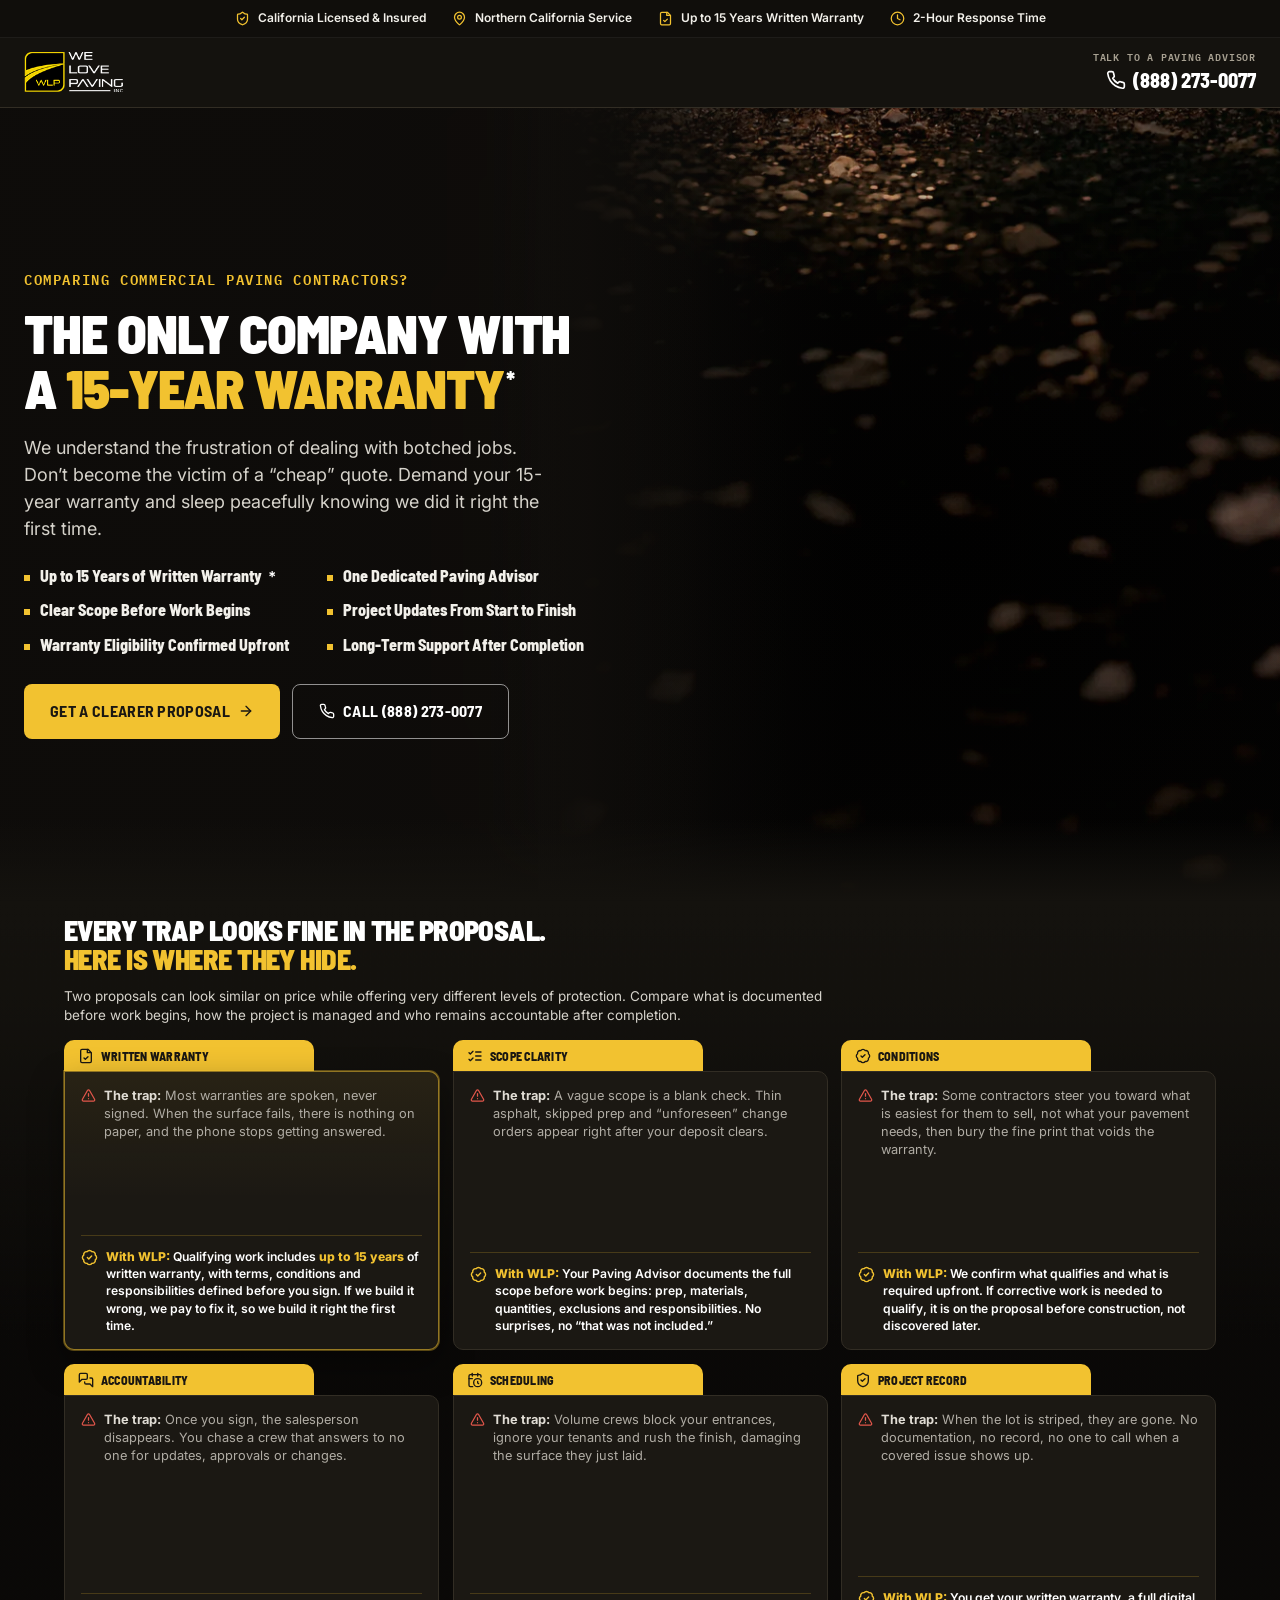
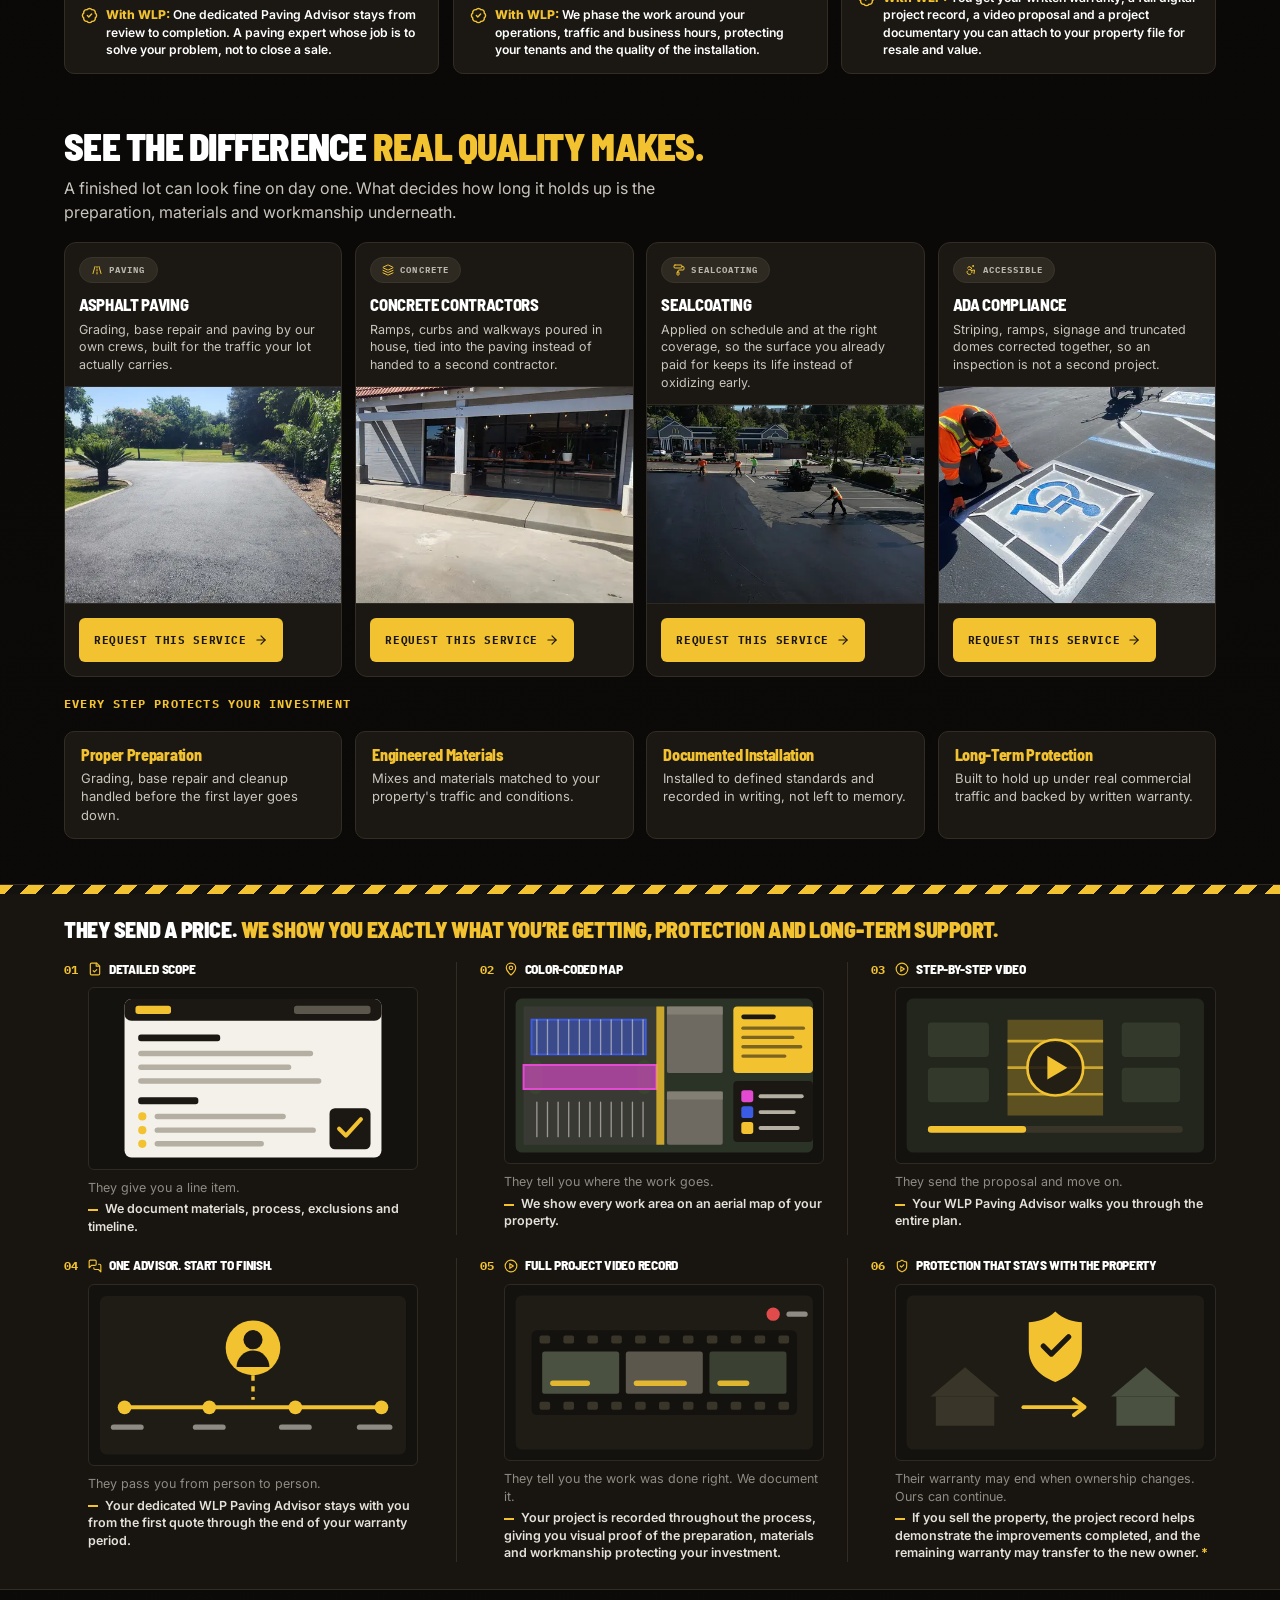
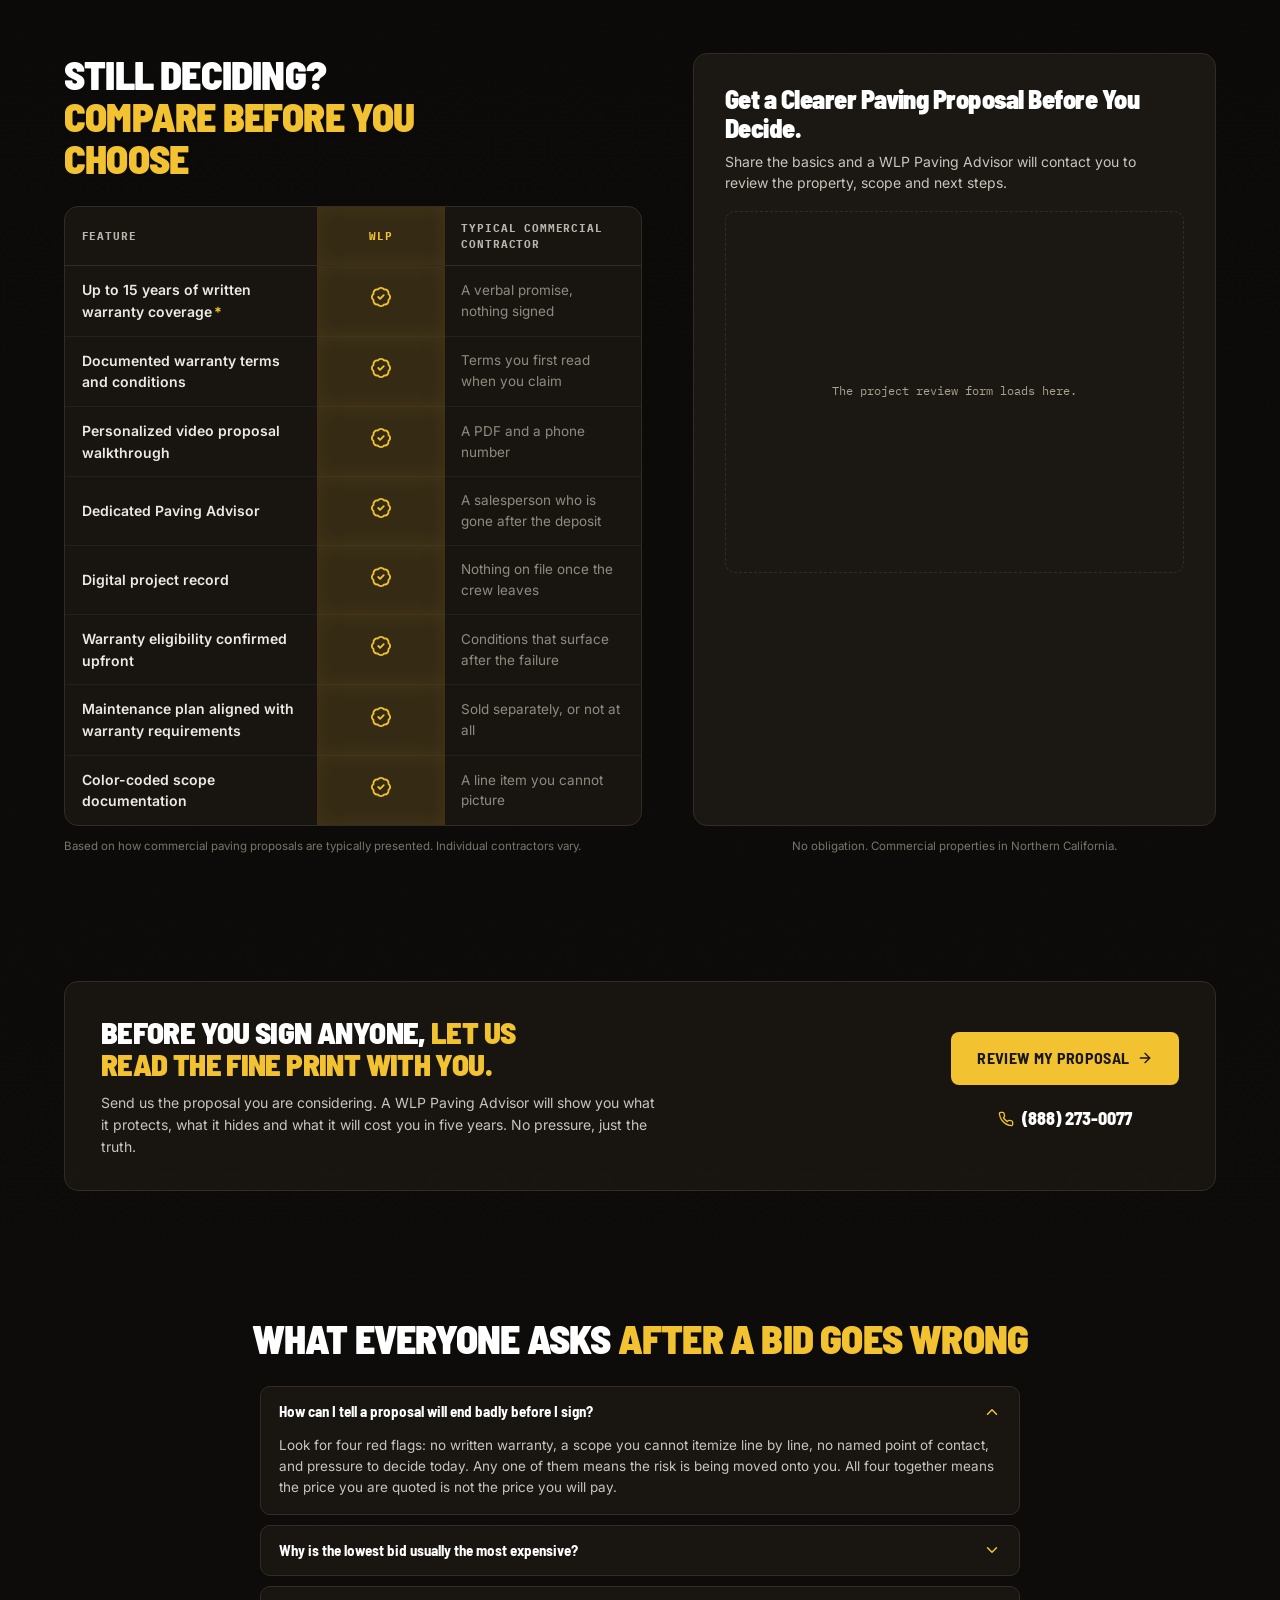
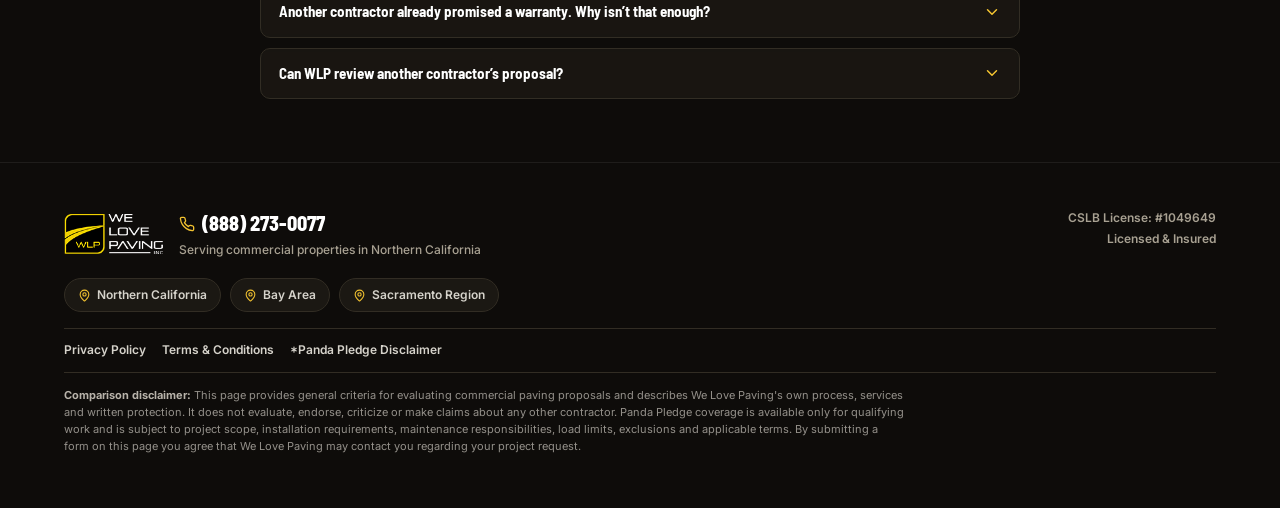
==== commit 346fc37e: "Drop the card headlines and fit section 2 back on one screen The six contrast headlines go, along wi" ====
--- a/index.html
+++ b/index.html
@@ -180,7 +180,6 @@
               <svg class="icon" aria-hidden="true"><use href="#i-file-check"/></svg><span>Written Warranty</span>
             </span>
             <div class="card-panel">
-              <p class="card-title">Written vs Verbal Warranty</p>
               <p class="card-q">
                 <svg class="icon" aria-hidden="true"><use href="#i-alert"/></svg>
                 <span><b>The trap:</b> Most warranties are spoken, never signed. When the surface fails, there is nothing on paper, and the phone stops getting answered.</span>
@@ -196,7 +195,6 @@
               <svg class="icon" aria-hidden="true"><use href="#i-list-checks"/></svg><span>Scope Clarity</span>
             </span>
             <div class="card-panel">
-              <p class="card-title">Scope Clarity vs Hidden Costs</p>
               <p class="card-q">
                 <svg class="icon" aria-hidden="true"><use href="#i-alert"/></svg>
                 <span><b>The trap:</b> A vague scope is a blank check. Thin asphalt, skipped prep and “unforeseen” change orders appear right after your deposit clears.</span>
@@ -212,7 +210,6 @@
               <svg class="icon" aria-hidden="true"><use href="#i-badge-check"/></svg><span>Conditions</span>
             </span>
             <div class="card-panel">
-              <p class="card-title">Conditions That Work for You vs Rigged Against You</p>
               <p class="card-q">
                 <svg class="icon" aria-hidden="true"><use href="#i-alert"/></svg>
                 <span><b>The trap:</b> Some contractors steer you toward what is easiest for them to sell, not what your pavement needs, then bury the fine print that voids the warranty.</span>
@@ -228,7 +225,6 @@
               <svg class="icon" aria-hidden="true"><use href="#i-messages"/></svg><span>Accountability</span>
             </span>
             <div class="card-panel">
-              <p class="card-title">One Accountable Expert vs a Vanishing Salesperson</p>
               <p class="card-q">
                 <svg class="icon" aria-hidden="true"><use href="#i-alert"/></svg>
                 <span><b>The trap:</b> Once you sign, the salesperson disappears. You chase a crew that answers to no one for updates, approvals or changes.</span>
@@ -244,7 +240,6 @@
               <svg class="icon" aria-hidden="true"><use href="#i-calendar-clock"/></svg><span>Scheduling</span>
             </span>
             <div class="card-panel">
-              <p class="card-title">Work Around Your Property vs Around Their Schedule</p>
               <p class="card-q">
                 <svg class="icon" aria-hidden="true"><use href="#i-alert"/></svg>
                 <span><b>The trap:</b> Volume crews block your entrances, ignore your tenants and rush the finish, damaging the surface they just laid.</span>
@@ -260,7 +255,6 @@
               <svg class="icon" aria-hidden="true"><use href="#i-shield-check"/></svg><span>Project Record</span>
             </span>
             <div class="card-panel">
-              <p class="card-title">A Permanent Record vs a Contractor Who Ghosts You</p>
               <p class="card-q">
                 <svg class="icon" aria-hidden="true"><use href="#i-alert"/></svg>
                 <span><b>The trap:</b> When the lot is striped, they are gone. No documentation, no record, no one to call when a covered issue shows up.</span>
--- a/competitors-landing.css
+++ b/competitors-landing.css
@@ -482,19 +482,11 @@
   background: var(--bg-dark-2); border: 1px solid var(--border-dark);
   border-radius: 0 10px 10px 10px; padding: clamp(13px, 1.2vw, 17px);
 }
-/* The contrast in one line. It carries the "X vs Y" the tab is too short to
-   hold: the tab is half the card's width by design and a wrapped tab would be
-   taller than its neighbours and break the row. */
-.card-title {
-  font-family: var(--font-display); font-weight: 800; text-transform: uppercase;
-  font-size: clamp(13px, 1.05vw, 15px); line-height: 1.1; color: #fff;
-  margin-bottom: 9px;
-}
 /* The trap. Same shape as the WLP line so the two read as a pair, in the warning
    red rather than the yellow, which stays ours. */
 .card-q {
   display: flex; gap: 8px; align-items: flex-start;
-  font-size: 13px; line-height: 1.42; color: #B0ACA4;
+  font-size: 13px; line-height: 1.5; color: #B0ACA4;
 }
 .card-q .icon { flex: none; width: 15px; height: 15px; margin-top: 1px; color: var(--warn); }
 .card-q b { color: #E0DCD4; font-weight: 700; }
@@ -502,9 +494,9 @@
 /* The "we do this" line — the whole point of the comparison. */
 .card-a {
   display: flex; gap: 8px; align-items: flex-start;
-  margin-top: 11px; padding-top: 10px;
+  margin-top: 14px; padding-top: 13px;
   border-top: 1px solid rgba(242,194,48,0.20);
-  font-size: 12.5px; line-height: 1.4; font-weight: 600; color: #fff;
+  font-size: 12.5px; line-height: 1.48; font-weight: 600; color: #fff;
 }
 .card-a .icon { flex: none; width: 15px; height: 15px; margin-top: 1px; color: var(--yellow); }
 /* The differentiator inside the answer — ties the card straight back to the hero
@@ -1298,27 +1290,49 @@
   }
   .compare-inner {
     display: flex; flex-direction: column; width: 100%;
-    padding: clamp(28px, 4vh, 48px) clamp(24px, 5vw, 64px) clamp(32px, 5vh, 56px);
+    padding: clamp(20px, 2.6vh, 30px) clamp(24px, 5vw, 64px) clamp(24px, 3.2vh, 36px);
     min-height: calc(100svh - var(--utility-h) - var(--header-h));
   }
   .compare-content { max-width: none; display: flex; flex-direction: column; flex: 1; }
-  .compare-head { max-width: 780px; margin-bottom: clamp(20px, 3vh, 34px); }
+  .compare-head { max-width: 1000px; margin-bottom: clamp(14px, 1.8vh, 20px); }
+  /* Wider than the 56ch it reads at elsewhere: here it is a two line intro over
+     a three column grid, and at 56ch it ran to three and took a card's worth of
+     height off the row below. */
+  .compare-content .sub { max-width: 88ch; }
   /* All six advantages on screen at once: three across, two deep, filling
-     whatever the heading leaves. */
+     whatever the heading leaves. min-content on the rows rather than a plain
+     1fr: the copy now runs long enough that dividing the leftover height evenly
+     packed every card to its last pixel. The rows take what they need and the
+     section runs a little past a screen when they need it. */
   .compare-grid {
     grid-template-columns: repeat(3, 1fr);
-    grid-auto-rows: 1fr;
-    gap: clamp(14px, 1.4vw, 22px);
+    grid-auto-rows: minmax(min-content, 1fr);
+    gap: clamp(16px, 1.5vw, 22px);
     flex: 1;
   }
   .compare-card { height: 100%; }
-  .card-panel { display: flex; flex-direction: column; flex: 1; padding: clamp(18px, 1.6vw, 26px); }
+  .card-panel { display: flex; flex-direction: column; flex: 1; padding: clamp(18px, 1.7vw, 26px); }
   .card-tab { font-size: 13.5px; padding: 10px 18px 9px; }
   .card-tab .icon { width: 16px; height: 16px; }
-  .card-q { font-size: 14.5px; line-height: 1.45; }
-  .card-a { margin-top: auto; font-size: 13.5px; line-height: 1.45; padding-top: 14px; }
+  .card-q { font-size: 14.5px; line-height: 1.52; }
+  .card-a { margin-top: auto; font-size: 13.5px; line-height: 1.5; padding-top: 17px; }
   .card-a .icon { width: 17px; height: 17px; }
 }
+/* Short laptops. Two rows of this much copy plus the heading do not fit under
+   1000px of screen at the sizes above, so the type and the padding step down a
+   notch rather than the section running off the bottom by a whole card. */
+@media (min-width: 901px) and (max-height: 900px) {
+  .compare-inner { padding-top: 16px; padding-bottom: 18px; }
+  .compare-head { margin-bottom: 14px; }
+  .compare-content h2 { font-size: clamp(22px, 2.2vw, 30px); }
+  .compare-content .sub { font-size: 13.5px; line-height: 1.45; }
+  .compare-grid { gap: 14px; }
+  .card-panel { padding: 15px 16px; }
+  .card-tab { font-size: 12px; padding: 8px 14px 7px; }
+  .card-q { font-size: 12.8px; line-height: 1.42; }
+  .card-a { font-size: 12.2px; line-height: 1.42; padding-top: 12px; margin-top: auto; }
+}
+
 @media (min-width: 901px) and (max-width: 1180px) {
   .compare-grid { grid-template-columns: repeat(2, 1fr); }
 }
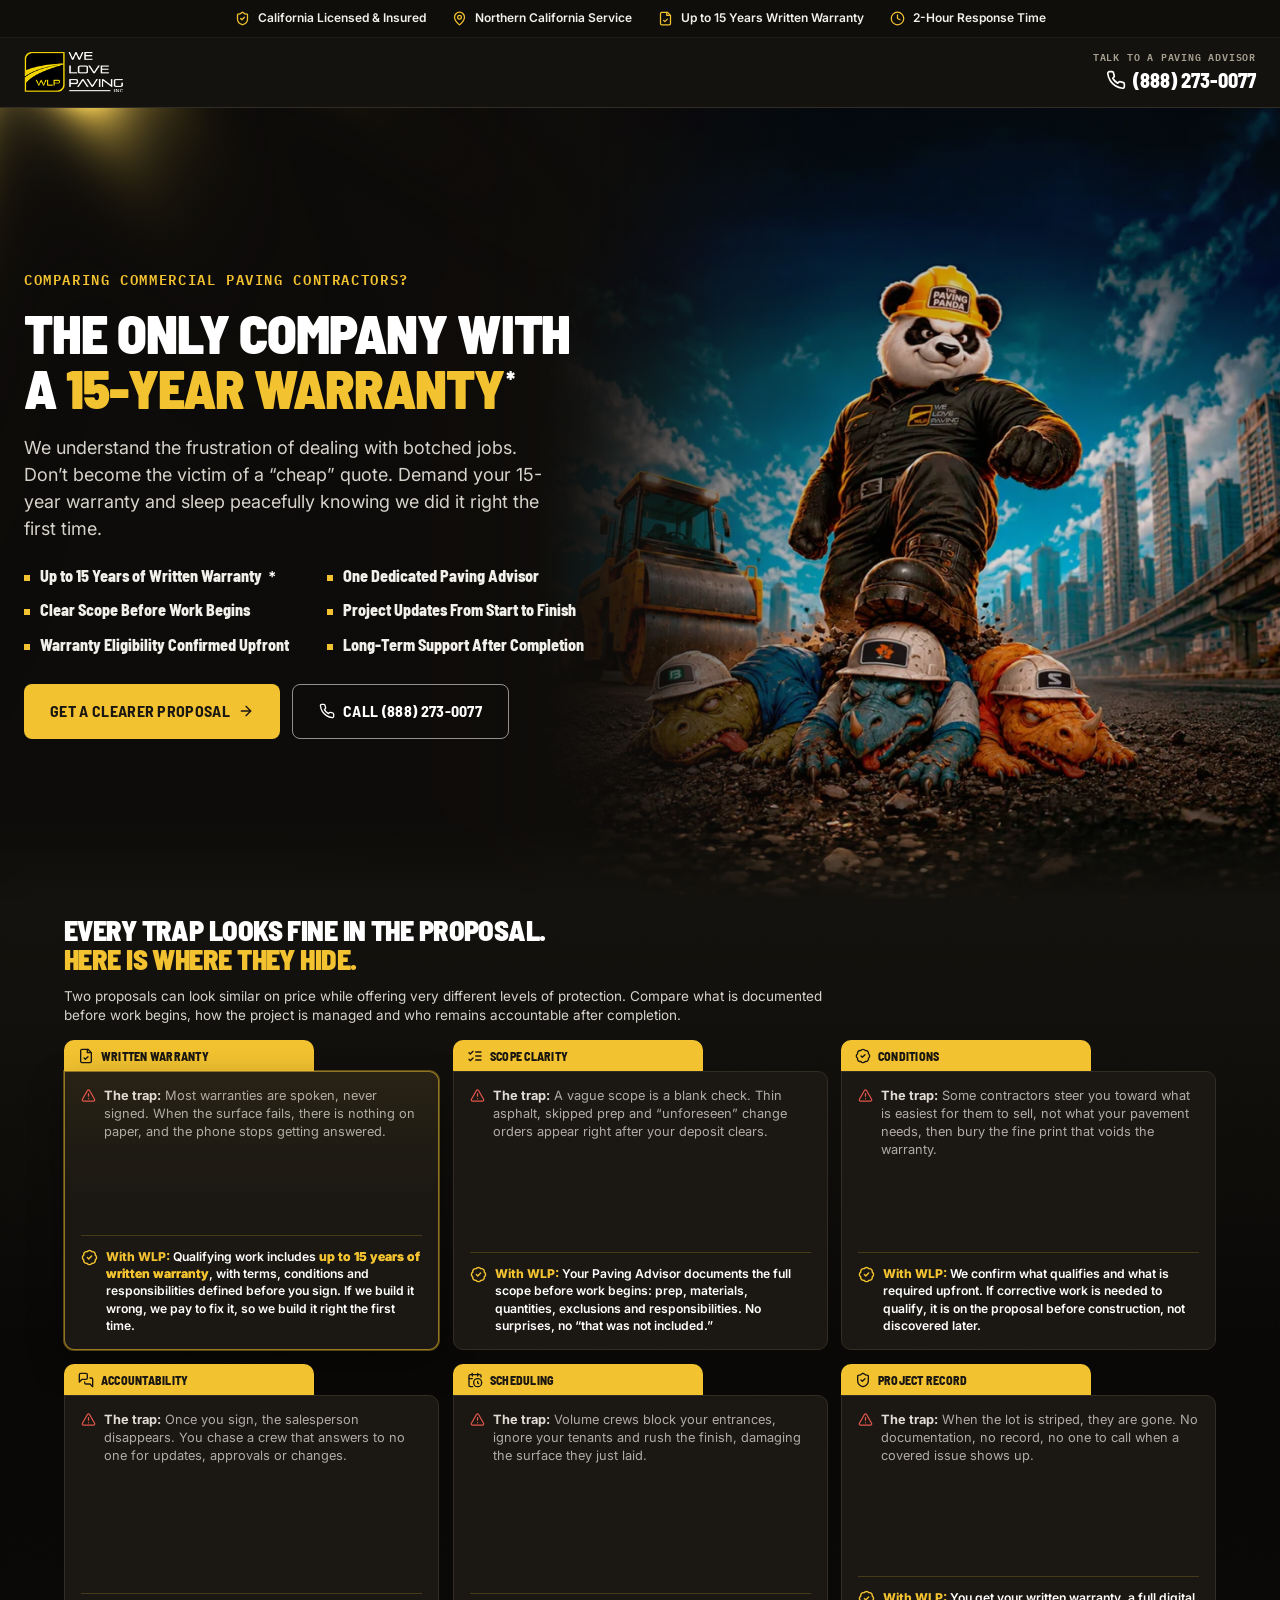
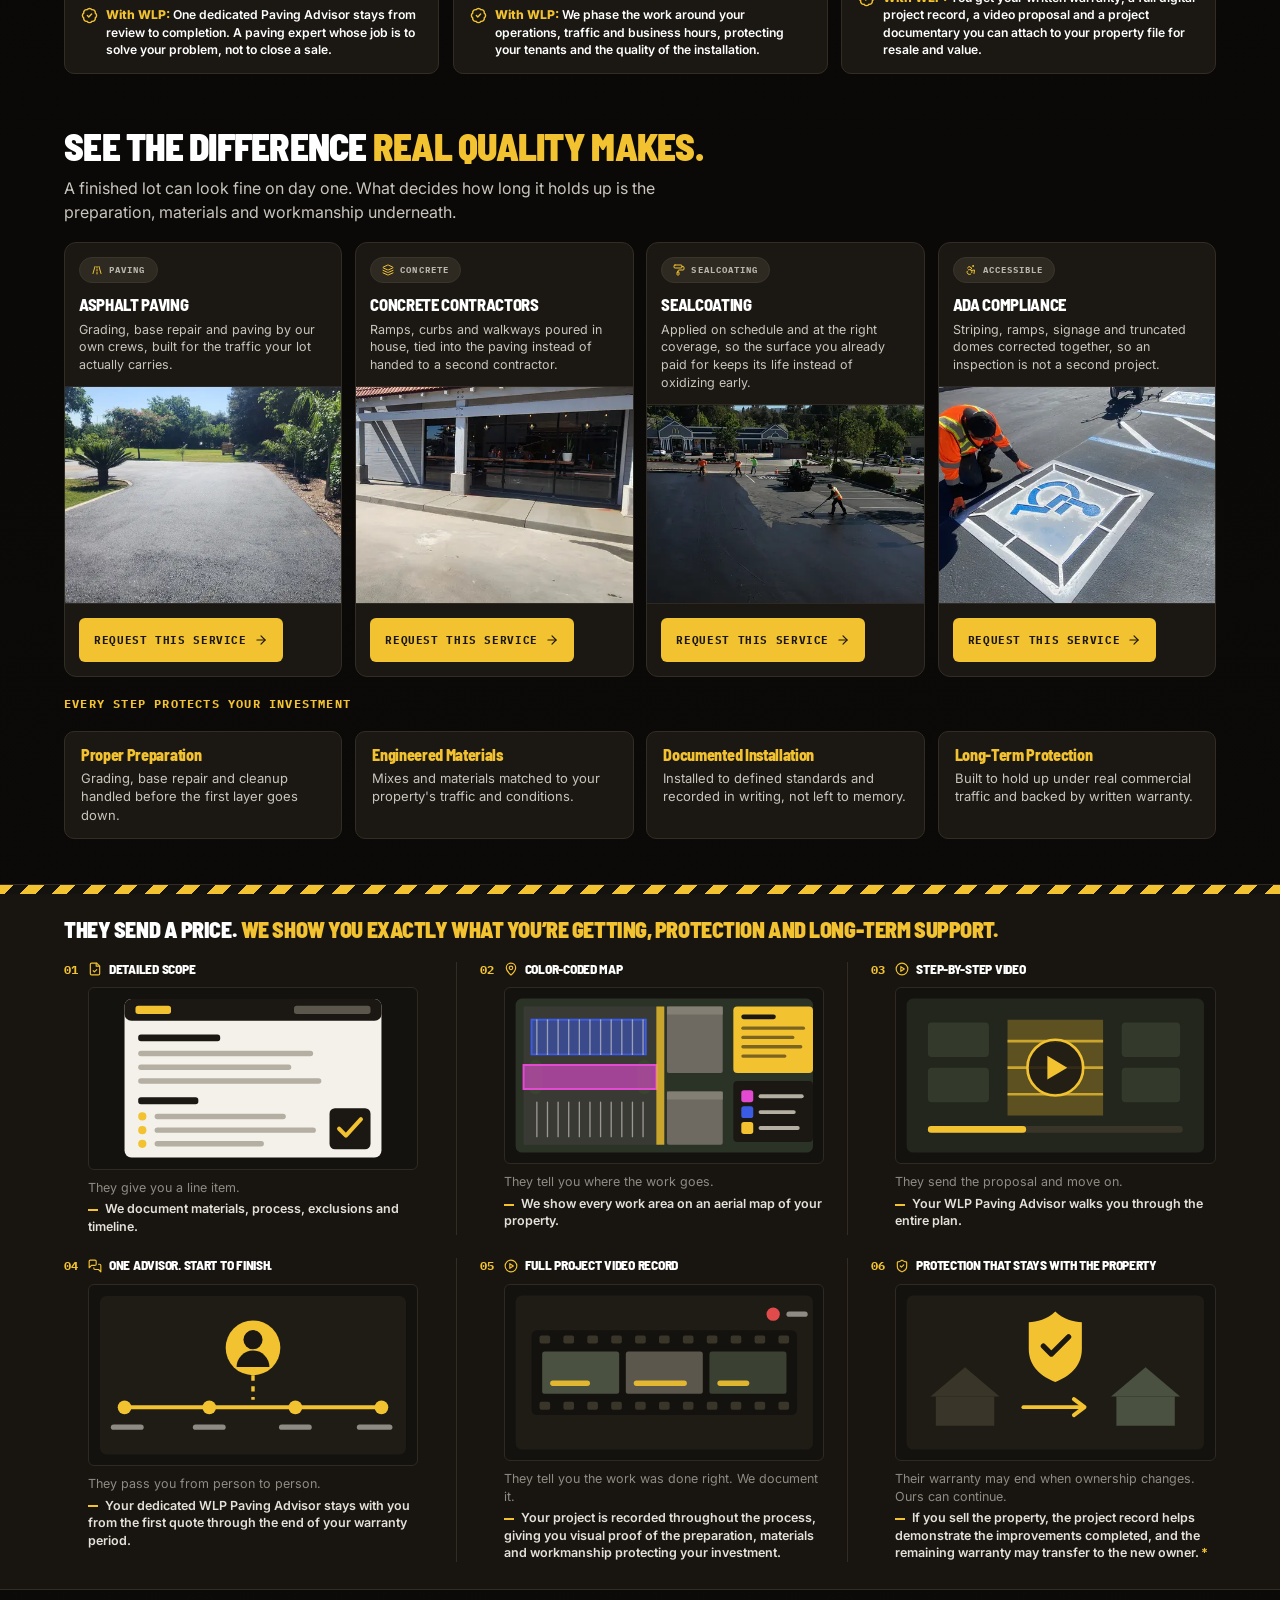
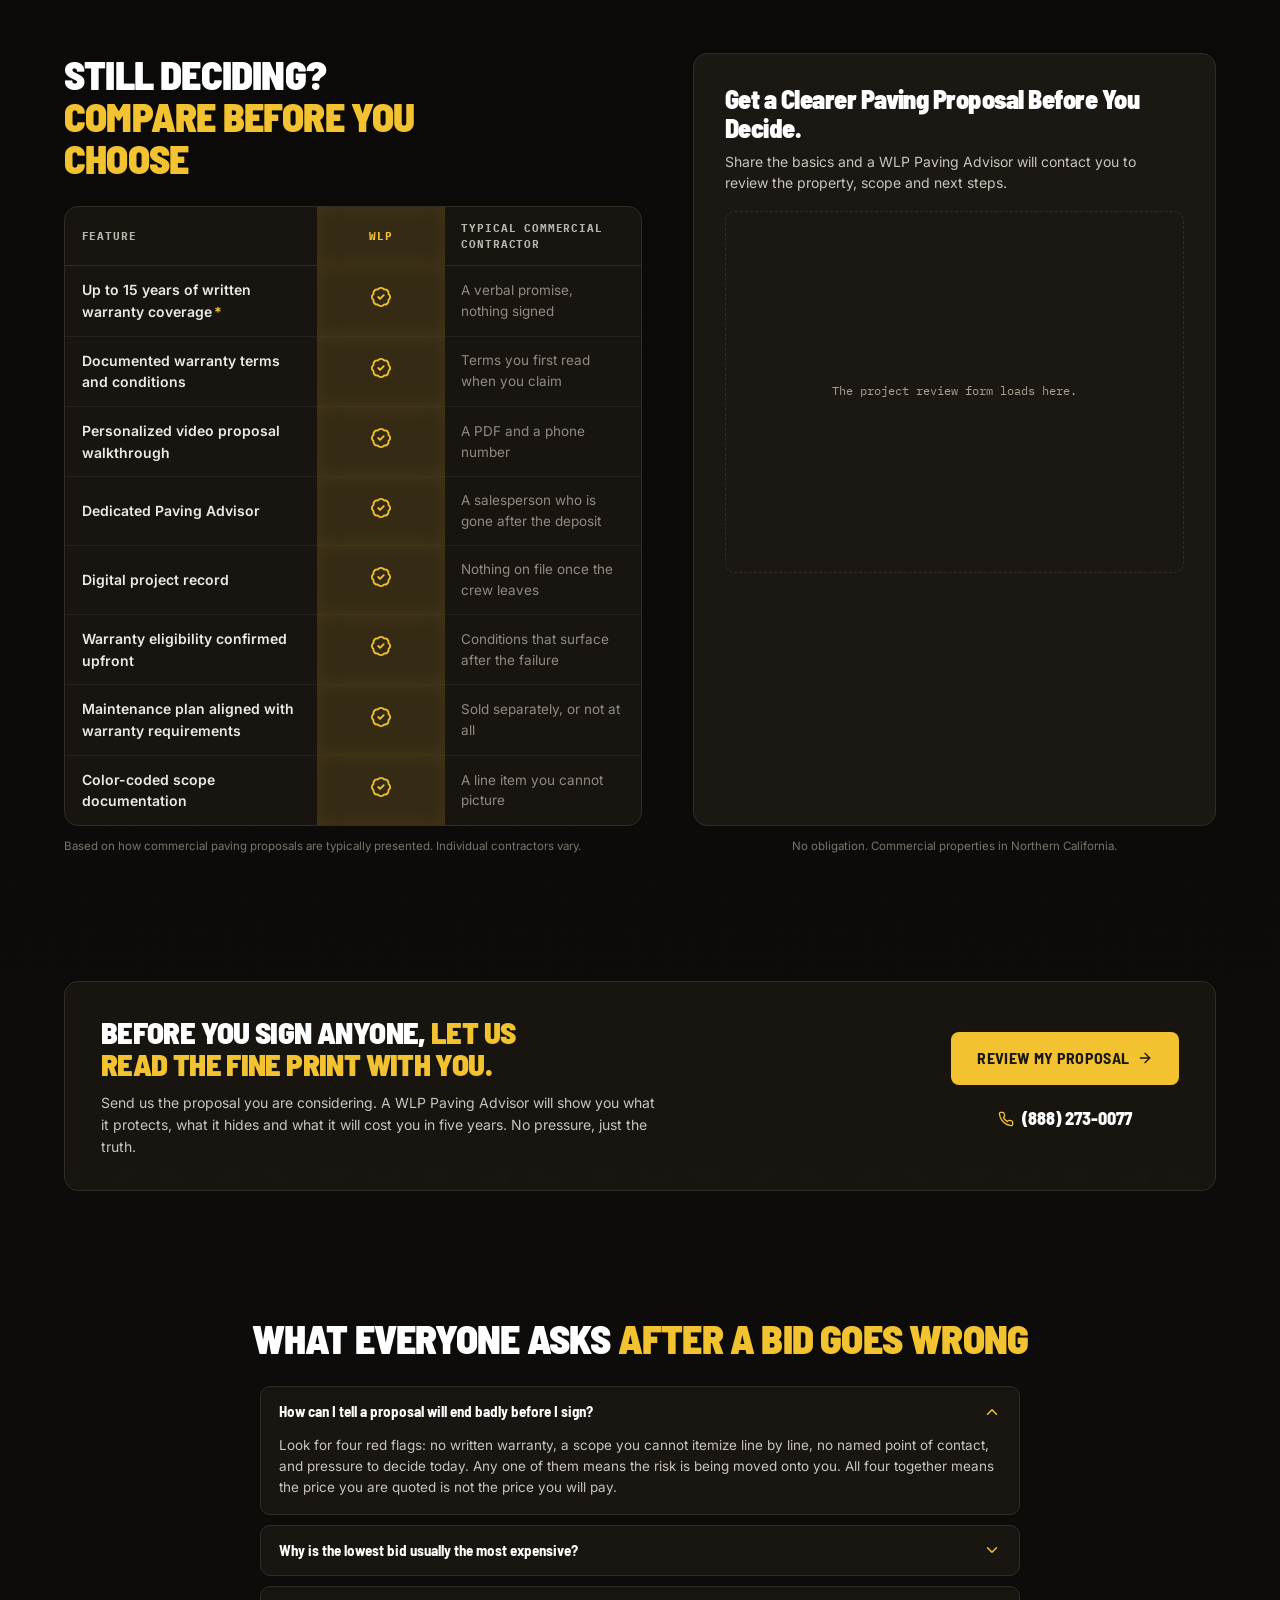
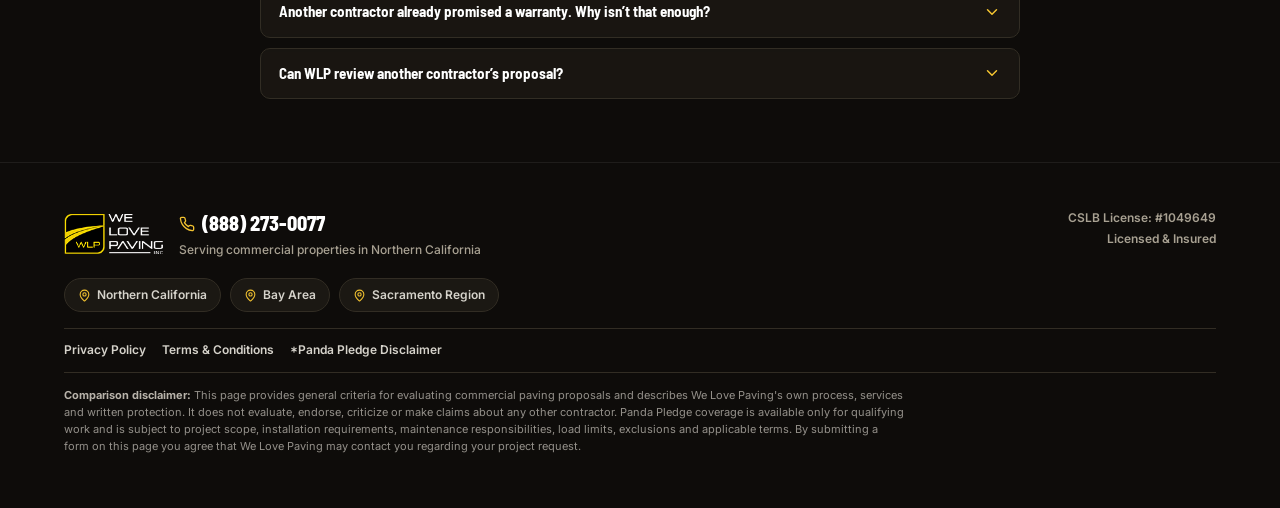
==== commit 8713b0da: "Sweep a highlight across the warranty term in card one The yellow now covers the whole claim, "up to" ====
--- a/index.html
+++ b/index.html
@@ -186,7 +186,7 @@
               </p>
               <p class="card-a">
                 <svg class="icon" aria-hidden="true"><use href="#i-badge-check"/></svg>
-                <span><b>With WLP:</b> Qualifying work includes <b class="card-hl">up to 15 years</b> of written warranty, with terms, conditions and responsibilities defined before you sign. If we build it wrong, we pay to fix it, so we build it right the first time.</span>
+                <span><b>With WLP:</b> Qualifying work includes <b class="card-hl">up to 15 years of written warranty</b>, with terms, conditions and responsibilities defined before you sign. If we build it wrong, we pay to fix it, so we build it right the first time.</span>
               </p>
             </div>
           </article>
--- a/competitors-landing.css
+++ b/competitors-landing.css
@@ -502,6 +502,30 @@
 /* The differentiator inside the answer — ties the card straight back to the hero
    promise so the 15-year term does not get lost among the other arguments. */
 .card-hl { color: var(--yellow); font-weight: 800; }
+/* A highlight sweeping across the term, so the one claim the whole page is built
+   on catches the eye in a grid of six cards that otherwise look alike. The plain
+   yellow above is the fallback: with reduced motion the text stays solid rather
+   than sitting under a frozen gradient. Painted as one unbroken box (the inline
+   default), so a wrapped line continues the sweep instead of restarting it. */
+@media (prefers-reduced-motion: no-preference) {
+  /* Guarded: the effect needs a transparent colour to show through, so anywhere
+     the clip is not supported the text would come out invisible rather than
+     unstyled. */
+  @supports (-webkit-background-clip: text) or (background-clip: text) {
+    .card-hl {
+      background: linear-gradient(100deg,
+        var(--yellow) 42%, #FFF4CE 50%, var(--yellow) 58%);
+      background-size: 260% 100%;
+      -webkit-background-clip: text; background-clip: text;
+      color: transparent;
+      animation: card-hl-shine 5s linear infinite;
+    }
+  }
+  @keyframes card-hl-shine {
+    from { background-position: 160% 0; }
+    to { background-position: -60% 0; }
+  }
+}
 
 /* The Written Warranty card is the one that matters most, so it carries the gold
    edge and a soft glow instead of the flat border the rest share. Its tab is the
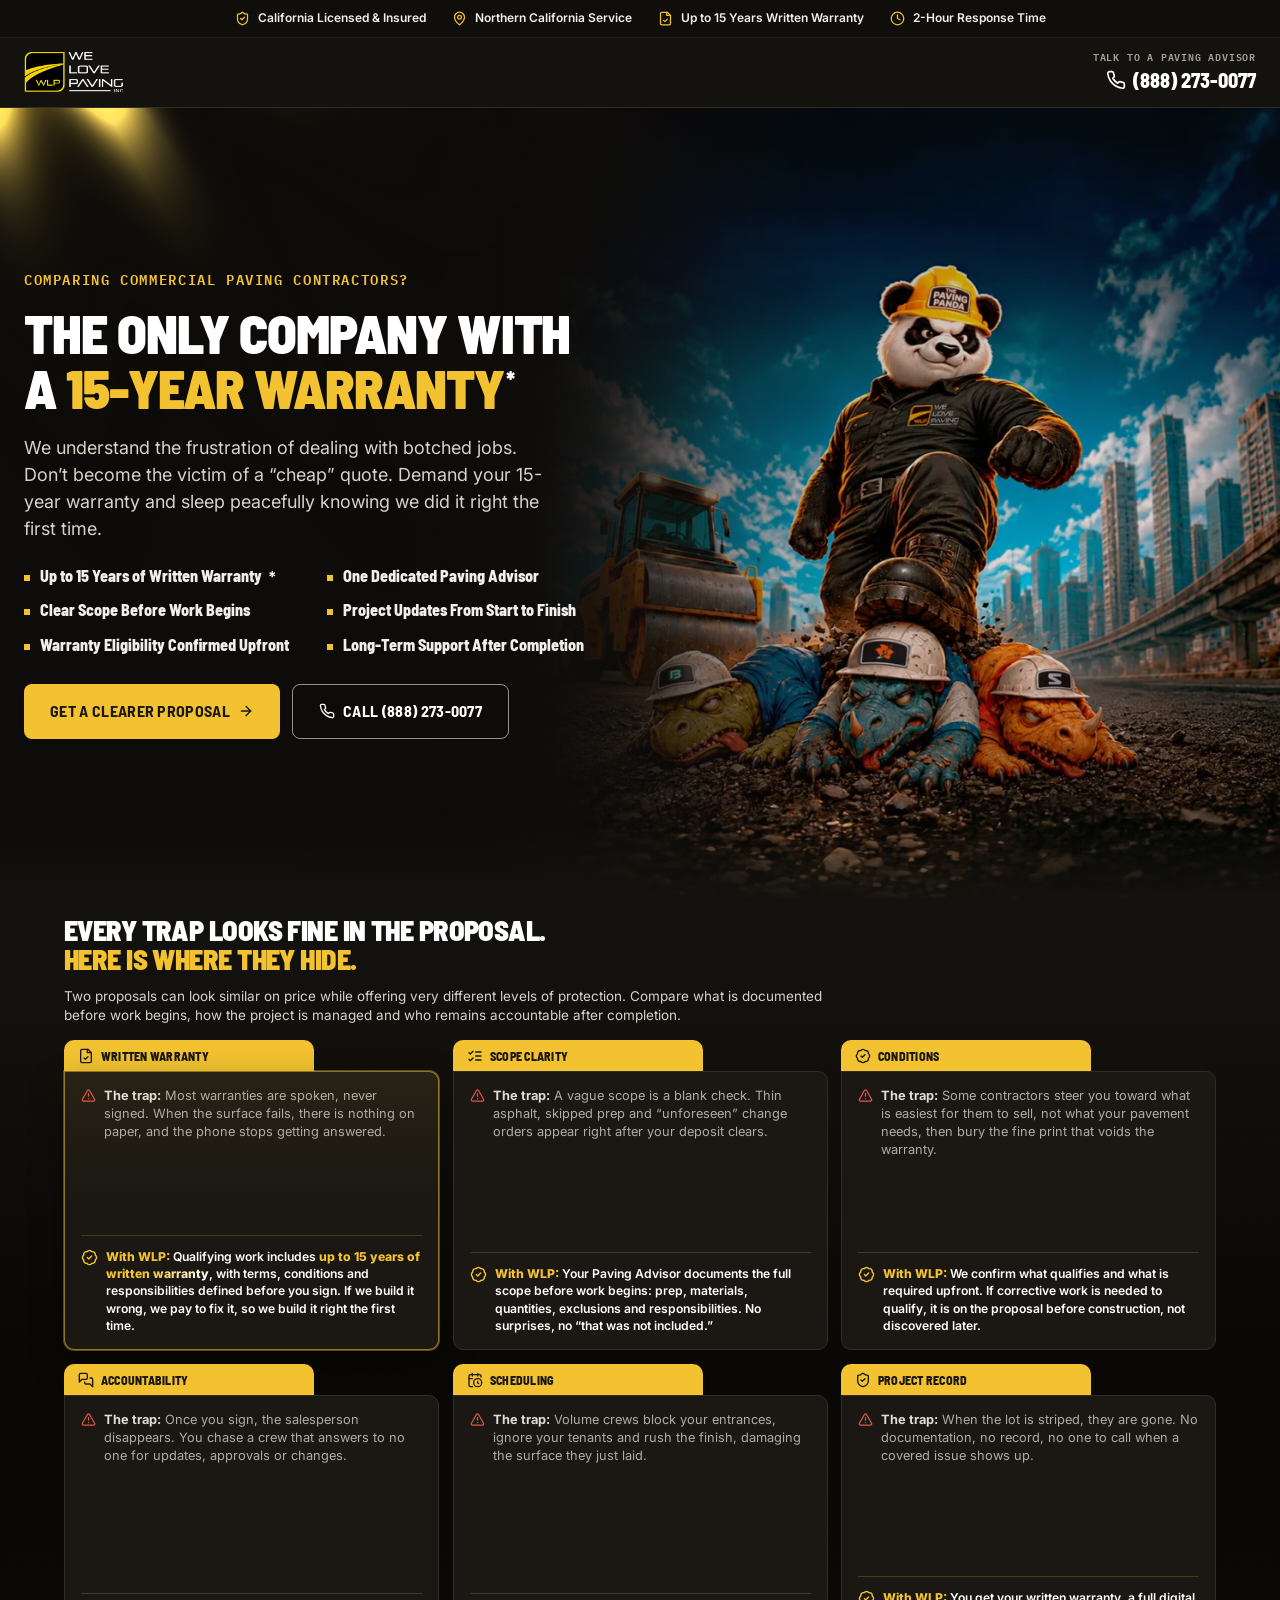
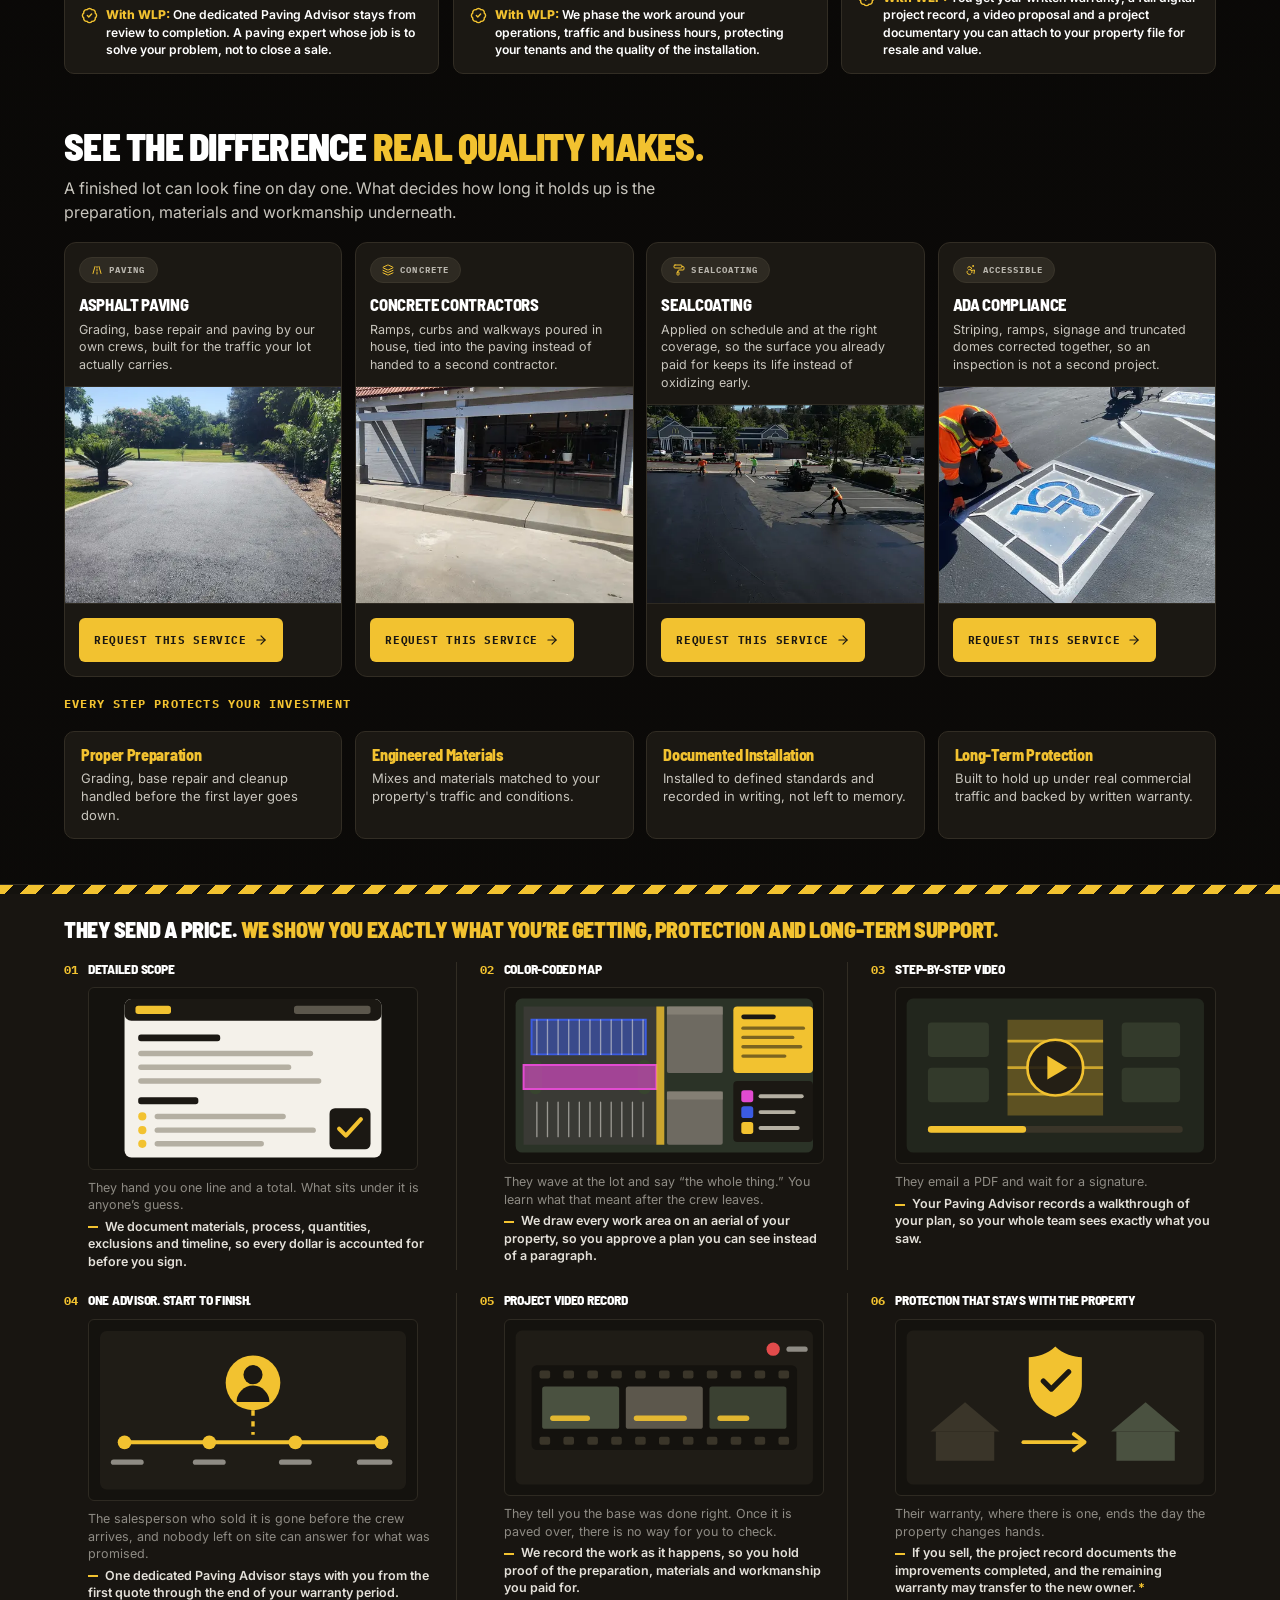
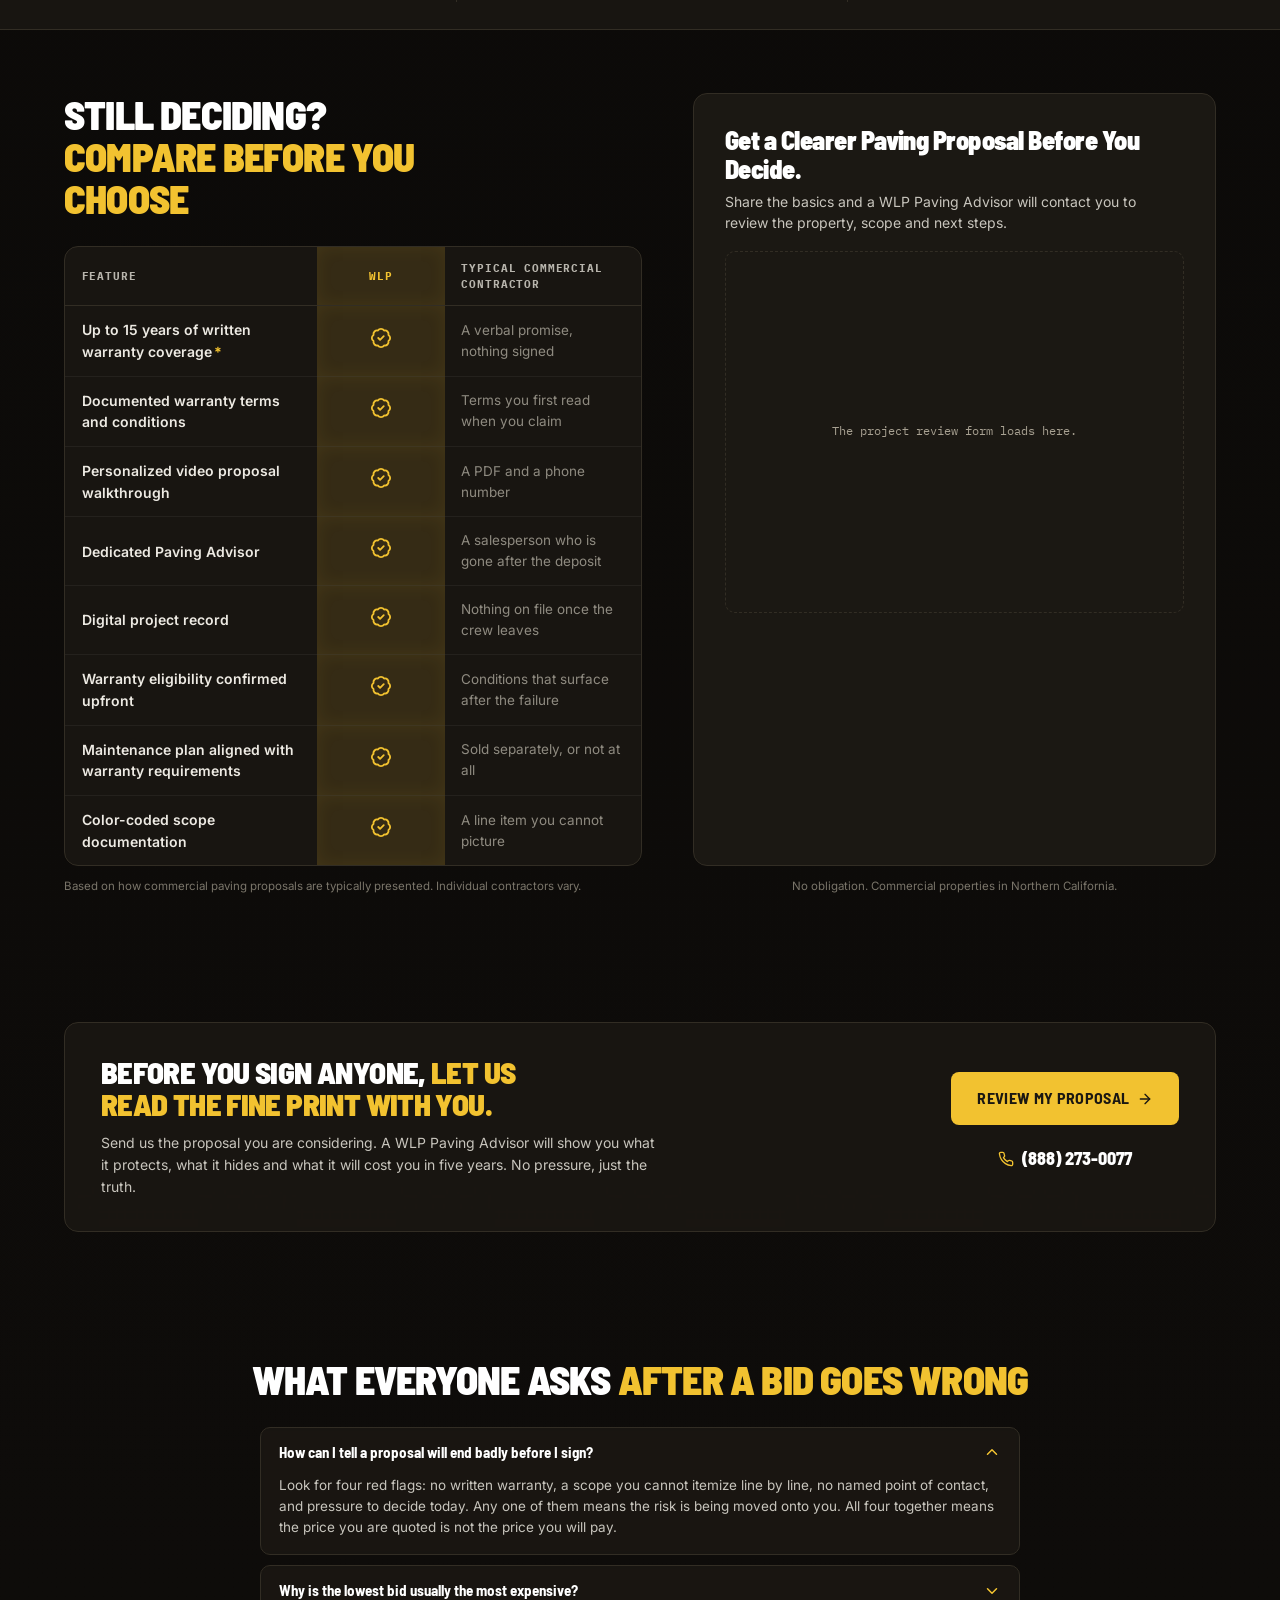
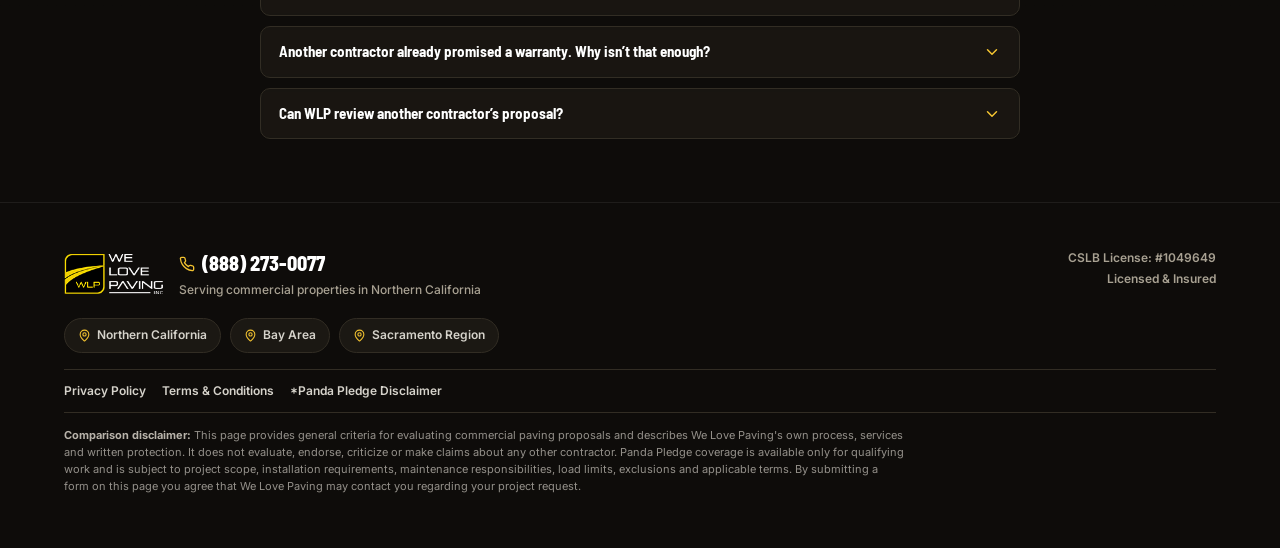
==== commit 039c0f22: "Sharpen the proposal strip and strip its icons The six pairs now carry the same attack section 2 use" ====
--- a/index.html
+++ b/index.html
@@ -385,7 +385,7 @@
         <li class="proposal-step">
           <span class="proposal-num">01</span>
           <div>
-            <h3><svg class="icon" aria-hidden="true"><use href="#i-file-check"/></svg>Detailed Scope</h3>
+            <h3>Detailed Scope</h3>
             <div class="proposal-media">
               <!-- A scope sheet: header block, line items, and the checked steps down
                    the side. -->
@@ -405,14 +405,14 @@
                 <path d="m183 103 5 5 11-12" fill="none" stroke="#F2C230" stroke-width="3" stroke-linecap="round" stroke-linejoin="round"/>
               </svg>
             </div>
-            <p class="proposal-them">They give you a line item.</p>
-            <p class="proposal-us">We document materials, process, exclusions and timeline.</p>
+            <p class="proposal-them">They hand you one line and a total. What sits under it is anyone’s guess.</p>
+            <p class="proposal-us">We document materials, process, quantities, exclusions and timeline, so every dollar is accounted for before you sign.</p>
           </div>
         </li>
         <li class="proposal-step">
           <span class="proposal-num">02</span>
           <div>
-            <h3><svg class="icon" aria-hidden="true"><use href="#i-map-pin"/></svg>Color-Coded Map</h3>
+            <h3>Color-Coded Map</h3>
             <div class="proposal-media">
               <!-- The aerial with the work areas keyed by colour, and the legend that
                    ties each colour back to a scope line. -->
@@ -449,14 +449,14 @@
                 <g><rect x="178" y="101" width="9" height="9" rx="2" fill="#F2C230"/><rect x="191" y="104" width="31" height="3" rx="1.5" fill="#B4AFA2"/></g>
               </svg>
             </div>
-            <p class="proposal-them">They tell you where the work goes.</p>
-            <p class="proposal-us">We show every work area on an aerial map of your property.</p>
+            <p class="proposal-them">They wave at the lot and say “the whole thing.” You learn what that meant after the crew leaves.</p>
+            <p class="proposal-us">We draw every work area on an aerial of your property, so you approve a plan you can see instead of a paragraph.</p>
           </div>
         </li>
         <li class="proposal-step">
           <span class="proposal-num">03</span>
           <div>
-            <h3><svg class="icon" aria-hidden="true"><use href="#i-play"/></svg>Step-by-Step Video</h3>
+            <h3>Step-by-Step Video</h3>
             <div class="proposal-media">
               <!-- The walkthrough: the same map behind a play control and a progress bar. -->
               <svg viewBox="0 0 240 132" role="img" aria-label="Illustration of a video walkthrough of the project with a play button">
@@ -471,14 +471,14 @@
                 <rect x="24" y="104" width="74" height="5" rx="2.5" fill="#F2C230"/>
               </svg>
             </div>
-            <p class="proposal-them">They send the proposal and move on.</p>
-            <p class="proposal-us">Your WLP Paving Advisor walks you through the entire plan.</p>
+            <p class="proposal-them">They email a PDF and wait for a signature.</p>
+            <p class="proposal-us">Your Paving Advisor records a walkthrough of your plan, so your whole team sees exactly what you saw.</p>
           </div>
         </li>
         <li class="proposal-step">
           <span class="proposal-num">04</span>
           <div>
-            <h3><svg class="icon" aria-hidden="true"><use href="#i-messages"/></svg>One Advisor. Start to Finish.</h3>
+            <h3>One Advisor. Start to Finish.</h3>
             <div class="proposal-media">
               <!-- One figure riding the whole timeline, quote to end of warranty,
                    instead of the handoffs it replaces. -->
@@ -493,14 +493,14 @@
                 <path d="M120 66v18" stroke="#F2C230" stroke-width="2.5" stroke-dasharray="4 4"/>
               </svg>
             </div>
-            <p class="proposal-them">They pass you from person to person.</p>
-            <p class="proposal-us">Your dedicated WLP Paving Advisor stays with you from the first quote through the end of your warranty period.</p>
+            <p class="proposal-them">The salesperson who sold it is gone before the crew arrives, and nobody left on site can answer for what was promised.</p>
+            <p class="proposal-us">One dedicated Paving Advisor stays with you from the first quote through the end of your warranty period.</p>
           </div>
         </li>
         <li class="proposal-step">
           <span class="proposal-num">05</span>
           <div>
-            <h3><svg class="icon" aria-hidden="true"><use href="#i-play"/></svg>Full Project Video Record</h3>
+            <h3>Project Video Record</h3>
             <div class="proposal-media">
               <!-- A filmstrip of the job: preparation, materials and workmanship,
                    each its own frame, with the recording still running. -->
@@ -515,14 +515,14 @@
                 <rect x="212" y="20" width="16" height="4" rx="2" fill="#8E8B84"/>
               </svg>
             </div>
-            <p class="proposal-them">They tell you the work was done right. We document it.</p>
-            <p class="proposal-us">Your project is recorded throughout the process, giving you visual proof of the preparation, materials and workmanship protecting your investment.</p>
+            <p class="proposal-them">They tell you the base was done right. Once it is paved over, there is no way for you to check.</p>
+            <p class="proposal-us">We record the work as it happens, so you hold proof of the preparation, materials and workmanship you paid for.</p>
           </div>
         </li>
         <li class="proposal-step">
           <span class="proposal-num">06</span>
           <div>
-            <h3><svg class="icon" aria-hidden="true"><use href="#i-shield-check"/></svg>Protection That Stays With the Property</h3>
+            <h3>Protection That Stays With the Property</h3>
             <div class="proposal-media">
               <!-- The cover handed across at the sale rather than ending at it. -->
               <svg viewBox="0 0 240 132" role="img" aria-label="Illustration of warranty coverage passing from one owner to the next along with the property">
@@ -535,8 +535,8 @@
                 <path d="m111 46 6 6 13-13" fill="none" stroke="#1B1813" stroke-width="4" stroke-linecap="round" stroke-linejoin="round"/>
               </svg>
             </div>
-            <p class="proposal-them">Their warranty may end when ownership changes. Ours can continue.</p>
-            <p class="proposal-us">If you sell the property, the project record helps demonstrate the improvements completed, and the remaining warranty may transfer to the new owner.<a href="#pledge-terms" class="terms-ref" aria-label="See the Panda Pledge disclaimer">*</a></p>
+            <p class="proposal-them">Their warranty, where there is one, ends the day the property changes hands.</p>
+            <p class="proposal-us">If you sell, the project record documents the improvements completed, and the remaining warranty may transfer to the new owner.<a href="#pledge-terms" class="terms-ref" aria-label="See the Panda Pledge disclaimer">*</a></p>
           </div>
         </li>
       </ol>
--- a/competitors-landing.css
+++ b/competitors-landing.css
@@ -513,17 +513,24 @@
      unstyled. */
   @supports (-webkit-background-clip: text) or (background-clip: text) {
     .card-hl {
-      background: linear-gradient(100deg,
-        var(--yellow) 42%, #FFF4CE 50%, var(--yellow) 58%);
-      background-size: 260% 100%;
+      /* React Bits ShinyText, ported: spread 120deg, the shine held across a
+         third of the gradient rather than a thin seam, over a 200% background.
+         The narrow band it replaced was there and gone before the eye caught
+         it. */
+      background-image: linear-gradient(120deg,
+        var(--yellow) 0%, var(--yellow) 35%, #fff 50%, var(--yellow) 65%, var(--yellow) 100%);
+      background-size: 200% auto;
       -webkit-background-clip: text; background-clip: text;
-      color: transparent;
-      animation: card-hl-shine 5s linear infinite;
+      -webkit-text-fill-color: transparent; color: transparent;
+      animation: card-hl-shine 3s linear infinite;
     }
   }
+  /* Two seconds of travel, one of rest with the shine parked off the left edge,
+     so it reads as a pass rather than a constant shimmer. */
   @keyframes card-hl-shine {
-    from { background-position: 160% 0; }
-    to { background-position: -60% 0; }
+    0% { background-position: 150% center; }
+    66% { background-position: -50% center; }
+    100% { background-position: -50% center; }
   }
 }
 
@@ -919,12 +926,12 @@
   font-family: var(--font-mono); font-size: 12px; font-weight: 800;
   color: var(--yellow); line-height: 1.3; flex: none;
 }
+/* The number carries the step on its own now, so the title is plain text with
+   no icon beside it. */
 .proposal-step h3 {
-  display: flex; align-items: center; gap: 7px;
   font-family: var(--font-display); font-size: clamp(13px, 1.05vw, 15px); font-weight: 800;
   line-height: 1.15; color: #fff; text-transform: uppercase; margin: 0;
 }
-.proposal-step h3 .icon { width: 14px; height: 14px; color: var(--yellow); flex: none; }
 /* The illustration of what each piece actually looks like. Drawn, not captured,
    so nothing here states a price, a quantity or a client that a real proposal
    would have to match. If real screenshots are ever cleared for use, an <img>
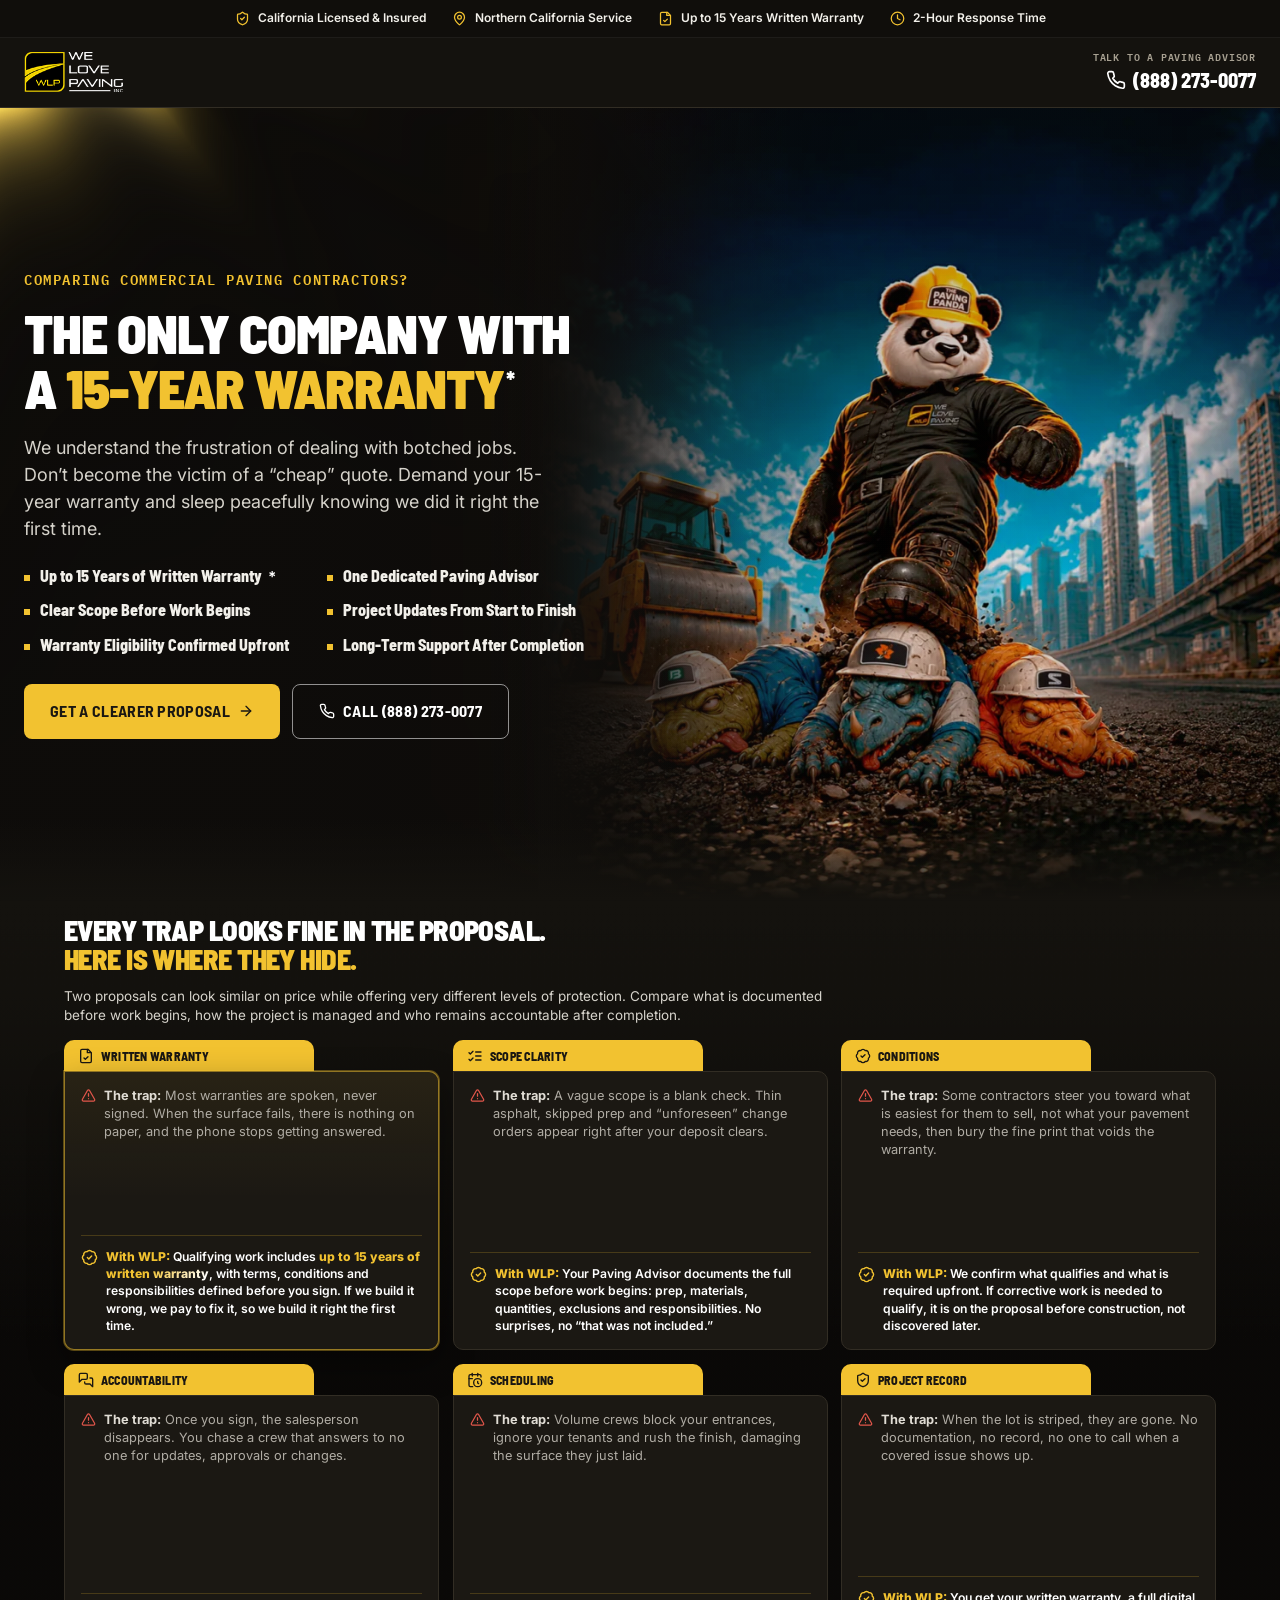
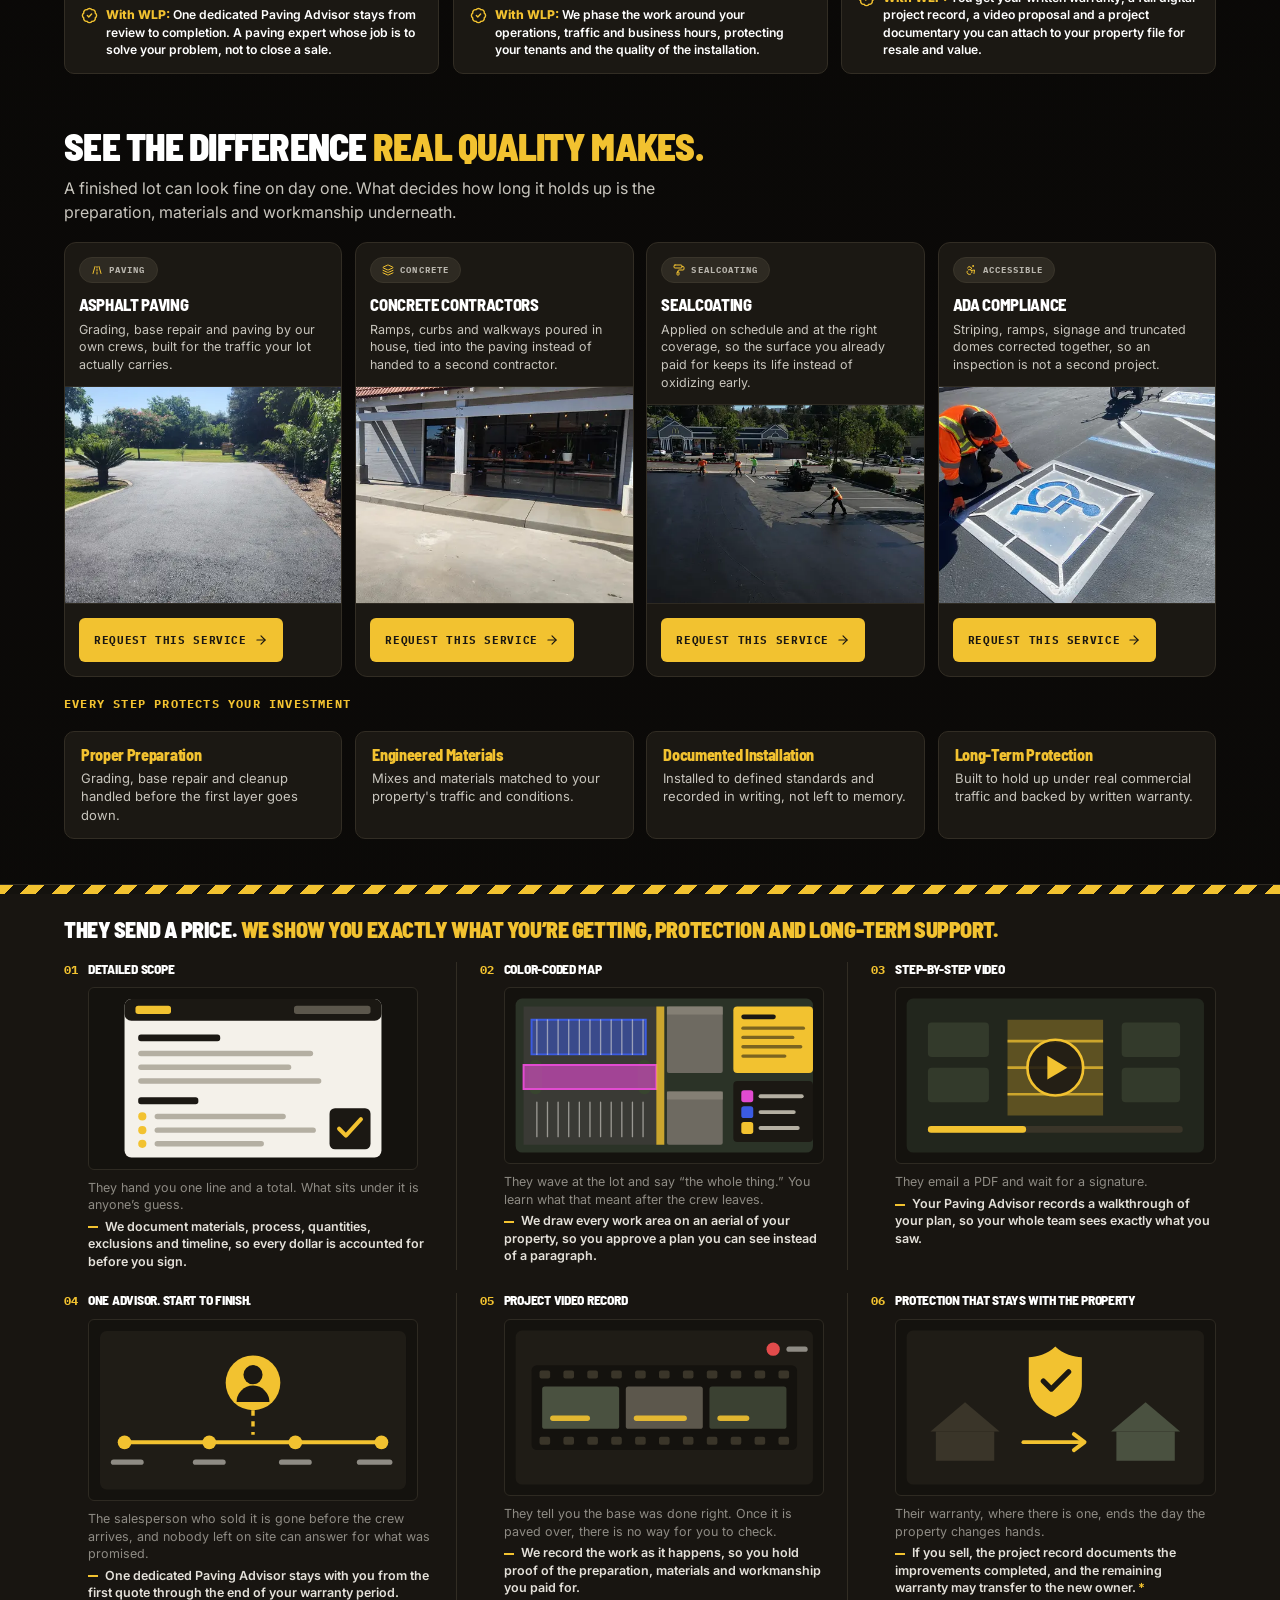
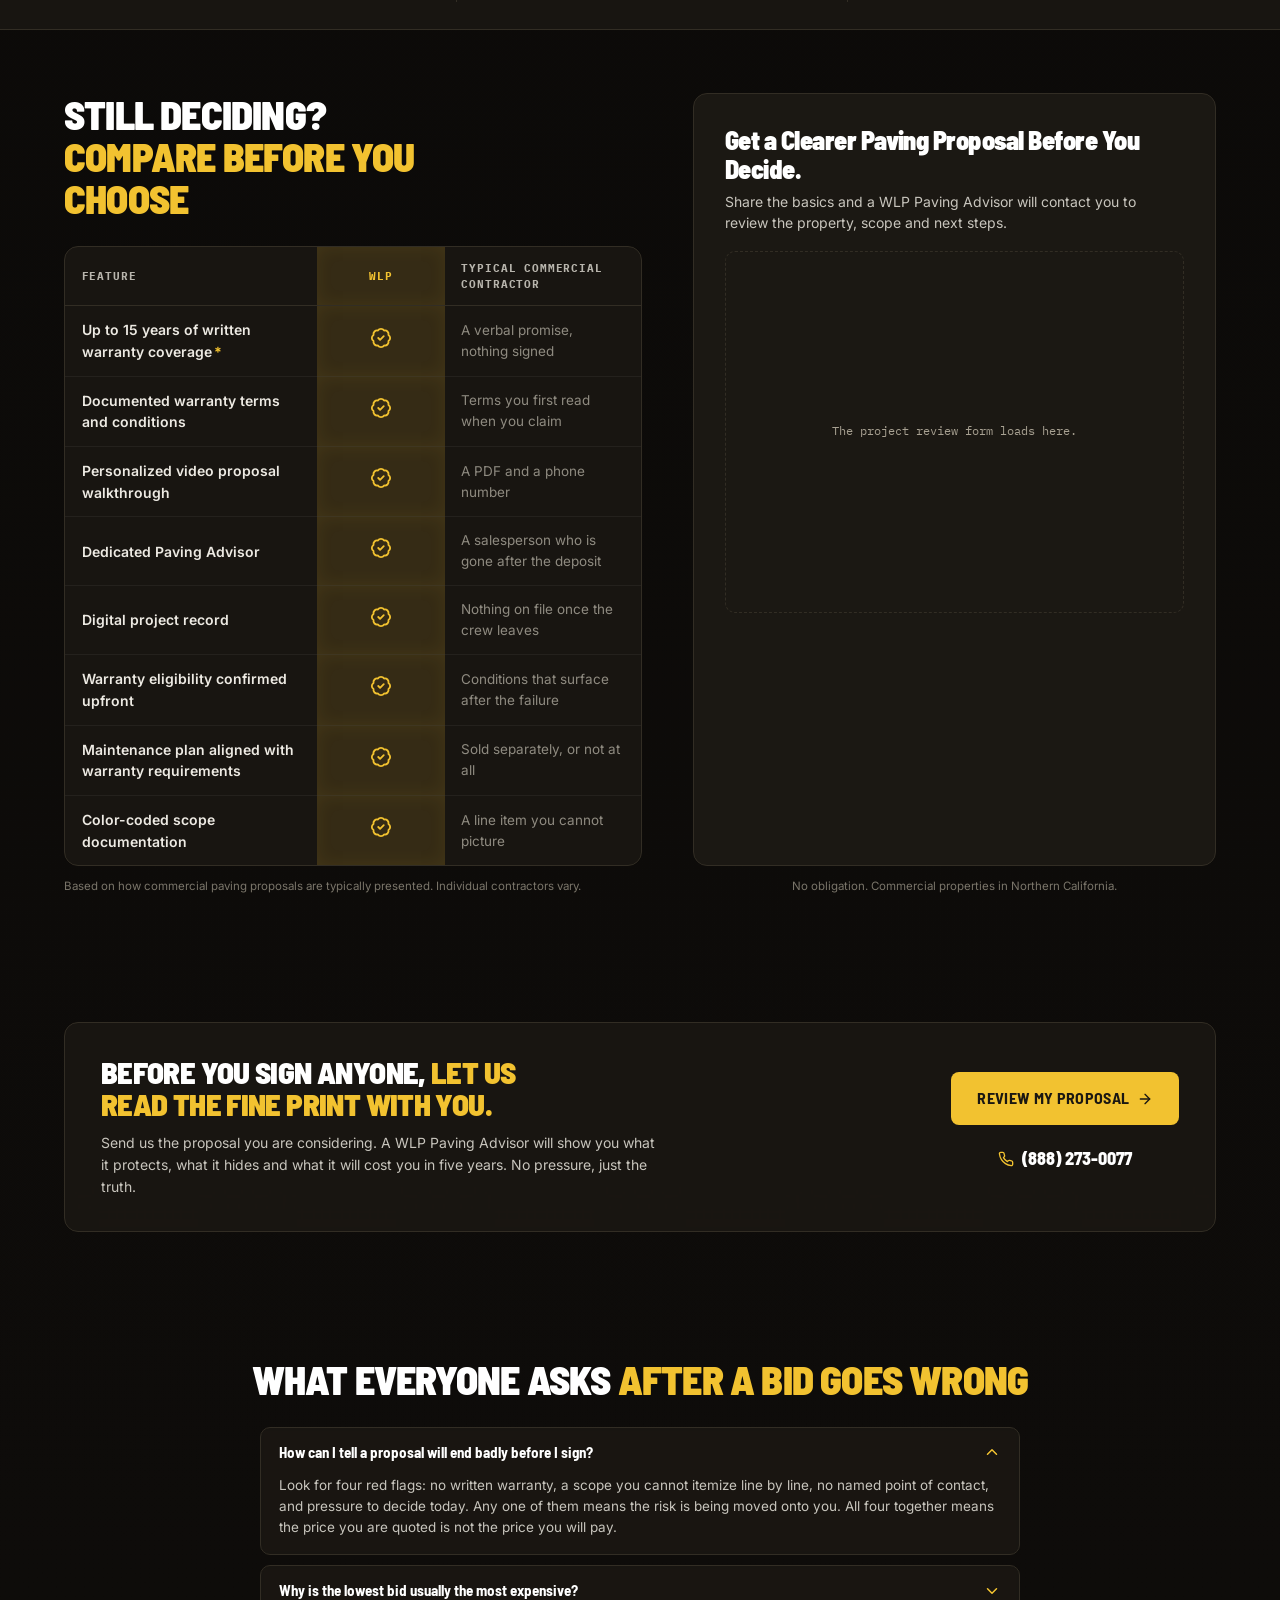
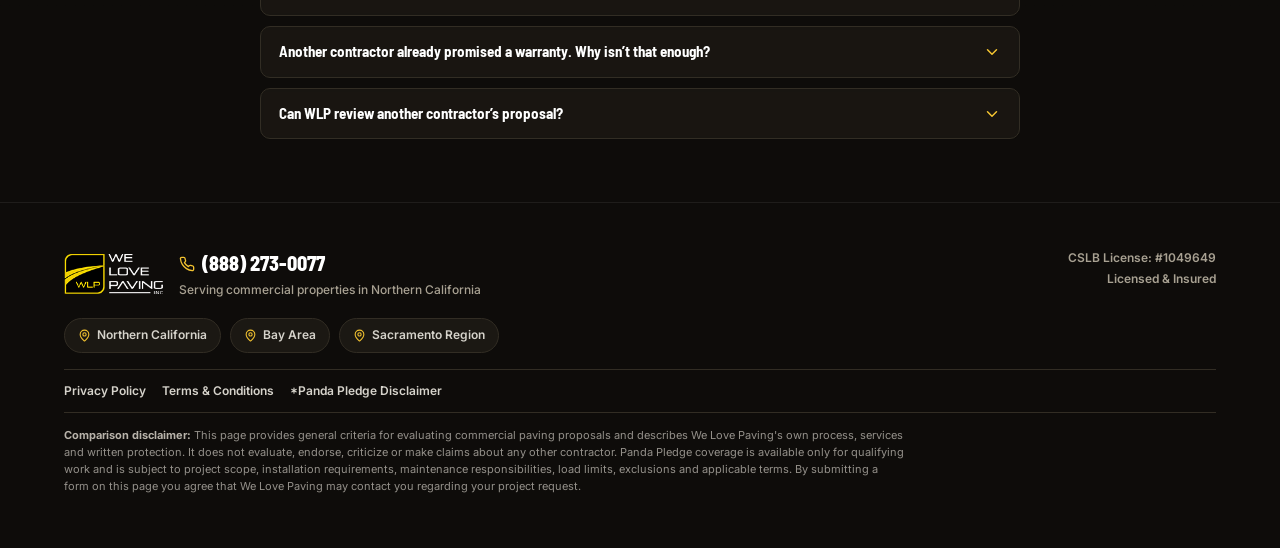
==== commit 80c7cb98: "Closing audit: drop dead sprite, label the modals, sync the docs Findings from a full pass over the " ====
--- a/index.html
+++ b/index.html
@@ -10,8 +10,8 @@
 <meta name="theme-color" content="#14120E">
 <meta property="og:type" content="website">
 <meta property="og:site_name" content="We Love Paving">
-<meta property="og:title" content="Compare More Than the Quote. Compare the Protection Behind It.">
-<meta property="og:description" content="See how our unique written warranties, project communication, scope clarity and long-term support make the difference in your commercial paving project.">
+<meta property="og:title" content="The Only Company with a 15-Year Warranty">
+<meta property="og:description" content="Don't become the victim of a &quot;cheap&quot; quote. See what a written warranty, a documented scope and one accountable Paving Advisor change about your commercial paving project.">
 <meta property="og:url" content="https://www.welovepaving.com/lp/commercial-paving-comparison/">
 <meta property="og:image" content="https://www.welovepaving.com/images/hero-bg.webp">
 <meta name="twitter:card" content="summary_large_image">
@@ -43,7 +43,6 @@
     <symbol id="i-clock" viewBox="0 0 24 24"><circle cx="12" cy="12" r="10"/><polyline points="12 6 12 12 16 14"/></symbol>
     <symbol id="i-chevron-down" viewBox="0 0 24 24"><path d="m6 9 6 6 6-6"/></symbol>
     <symbol id="i-alert" viewBox="0 0 24 24"><path d="m21.7 18-8-14a2 2 0 0 0-3.4 0l-8 14A2 2 0 0 0 4 21h16a2 2 0 0 0 1.7-3"/><path d="M12 9v4"/><path d="M12 17h.01"/></symbol>
-    <symbol id="i-play" viewBox="0 0 24 24"><circle cx="12" cy="12" r="10"/><path d="m10 8 6 4-6 4z"/></symbol>
     <symbol id="i-road" viewBox="0 0 24 24"><path d="M4 19 8 5"/><path d="m16 5 4 14"/><path d="M12 5v3"/><path d="M12 11v3"/><path d="M12 17v3"/></symbol>
     <symbol id="i-layers" viewBox="0 0 24 24"><path d="M12.83 2.18a2 2 0 0 0-1.66 0L2.6 6.08a1 1 0 0 0 0 1.83l8.58 3.91a2 2 0 0 0 1.66 0l8.58-3.9a1 1 0 0 0 0-1.83Z"/><path d="m22 17.65-9.17 4.16a2 2 0 0 1-1.66 0L2 17.65"/><path d="m22 12.65-9.17 4.16a2 2 0 0 1-1.66 0L2 12.65"/></symbol>
     <symbol id="i-roller" viewBox="0 0 24 24"><rect width="16" height="6" x="2" y="2" rx="2"/><path d="M10 16v-2a2 2 0 0 1 2-2h8a2 2 0 0 0 2-2V7a2 2 0 0 0-2-2h-2"/><rect width="4" height="6" x="8" y="16" rx="1"/></symbol>
@@ -738,11 +737,11 @@
 <!-- Legal text. Shows a flattened local copy from legal/, not the live page:
      those are GenerateBlocks builds whose copy sits in collapsed accordions and
      would render here as headings that open nothing. -->
-<dialog class="legal-modal" id="legalModal" aria-labelledby="legalTitle">
+<dialog class="legal-modal" id="legalModal" aria-modal="true" aria-labelledby="legalTitle">
   <div class="legal-head">
     <h2 id="legalTitle"></h2>
     <button type="button" class="legal-close" aria-label="Close">
-      <svg viewBox="0 0 24 24" fill="none" stroke="currentColor" stroke-width="2.5"
+      <svg aria-hidden="true" viewBox="0 0 24 24" fill="none" stroke="currentColor" stroke-width="2.5"
            stroke-linecap="round" width="20" height="20"><path d="M6 6l12 12M18 6 6 18"/></svg>
     </button>
   </div>
@@ -753,7 +752,7 @@
   <div class="svc-modal__scrim" data-svc-close></div>
   <div class="svc-modal__panel" role="dialog" aria-modal="true" aria-labelledby="p3-form-title" data-svc-panel>
     <button type="button" class="svc-modal__close" data-svc-close aria-label="Close the request form">
-      <svg viewBox="0 0 24 24" fill="none" stroke="currentColor" stroke-width="2.2" stroke-linecap="round" width="18" height="18">
+      <svg aria-hidden="true" viewBox="0 0 24 24" fill="none" stroke="currentColor" stroke-width="2.2" stroke-linecap="round" width="18" height="18">
         <path d="M18 6 6 18"/><path d="m6 6 12 12"/>
       </svg>
     </button>
--- a/competitors-landing.css
+++ b/competitors-landing.css
@@ -43,8 +43,10 @@
     1.06 56%, 0.98 64%, 0.96 70%, 0.99 78%, 1.02 86%, 1.01 92%, 1
   );
 
-  /* The trap lines and nothing else: it has to read as a warning without
-     competing with the yellow, which is ours. */
+  /* The trap lines in section 2 and nothing else: it has to read as a warning
+     without competing with the yellow, which is ours. Deliberately not
+     --error-red, which the shared token block reserves for form error states:
+     this marks what a competitor does, not something the visitor got wrong. */
   --warn: #E2564B;
 
   --utility-h: 35px;
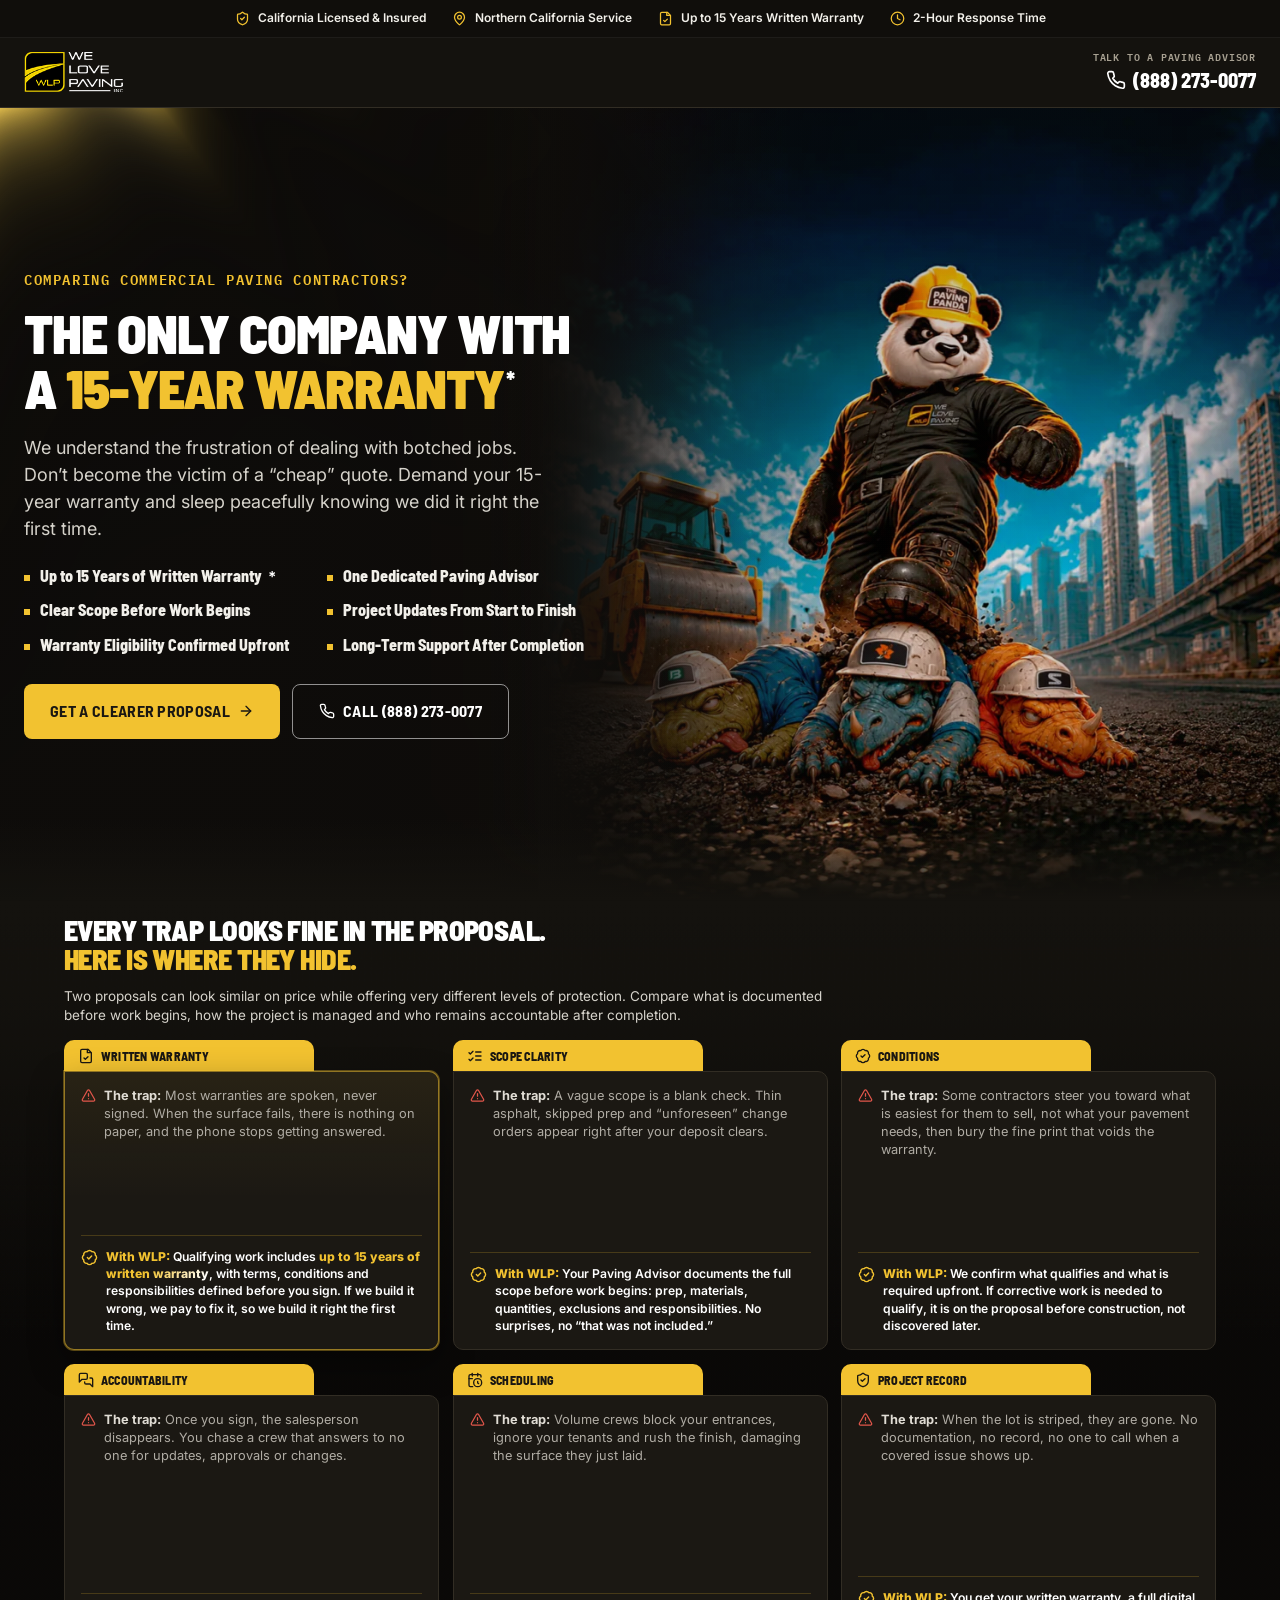
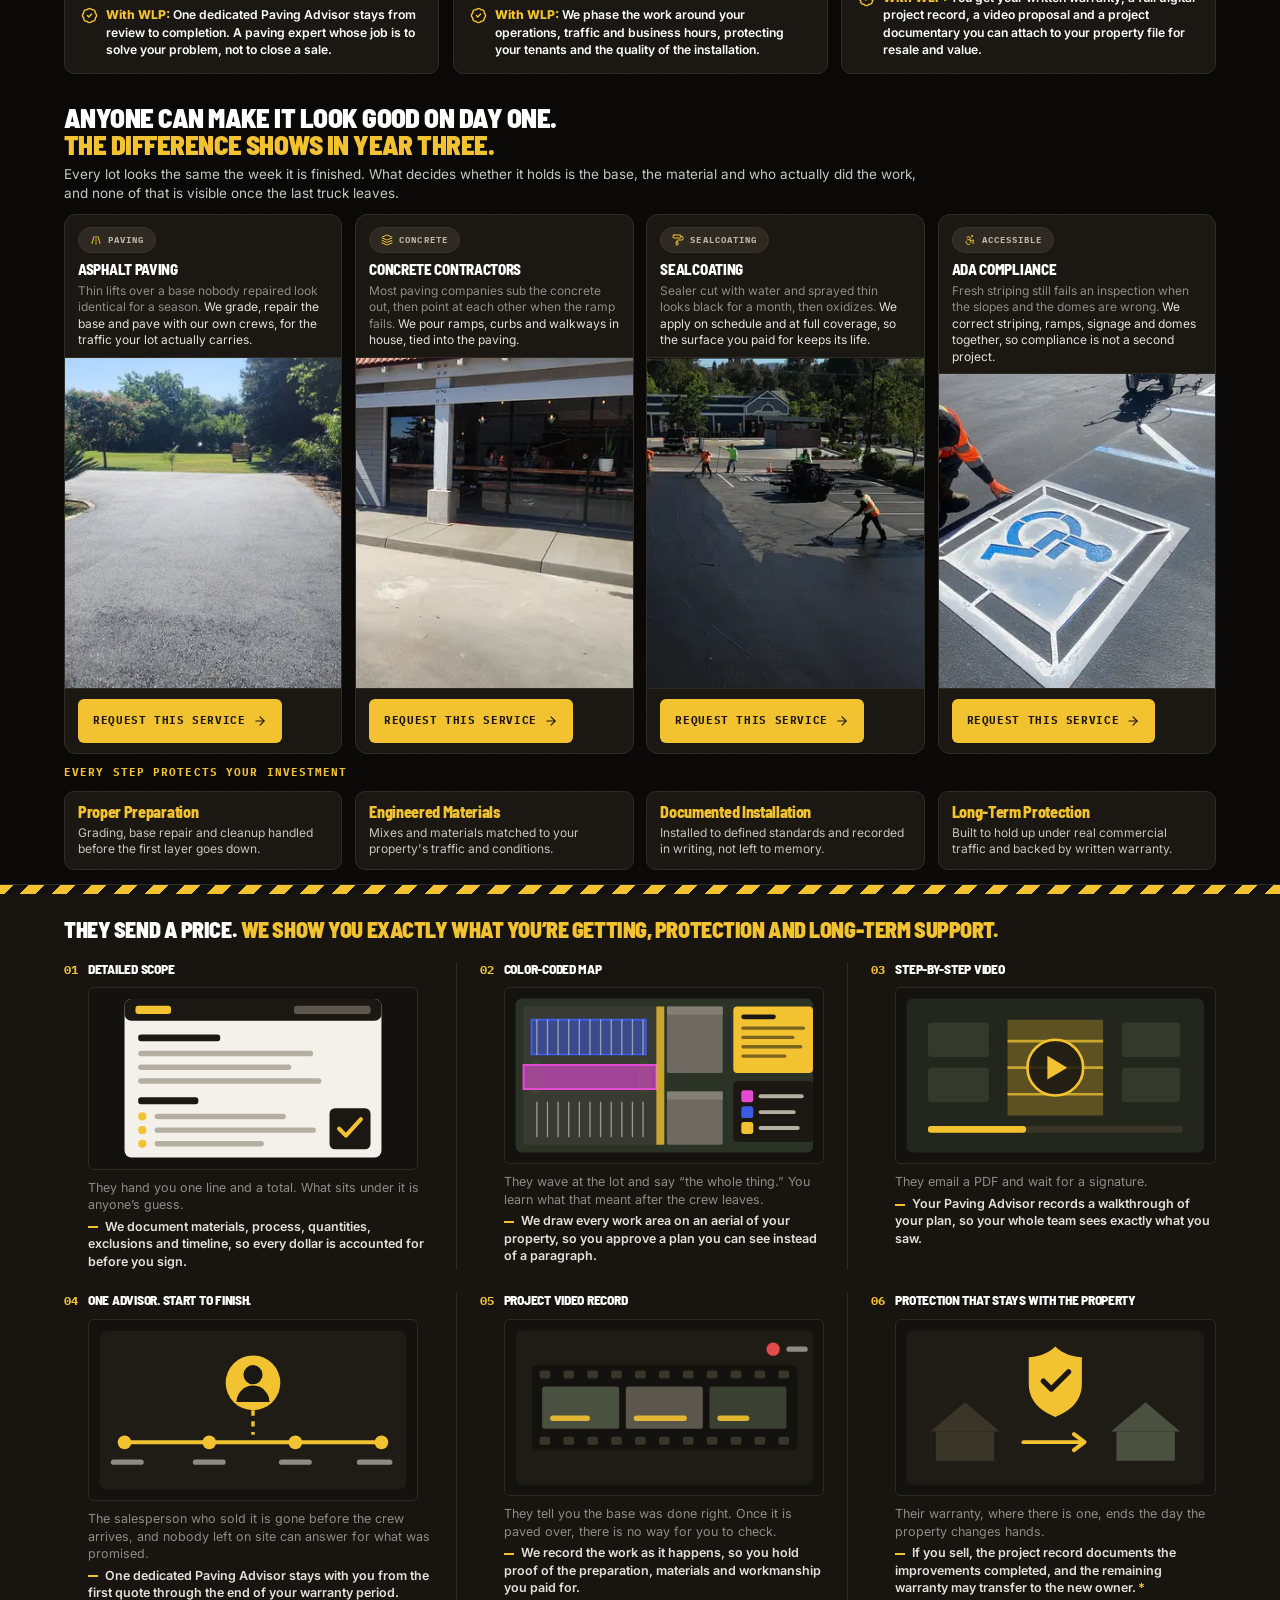
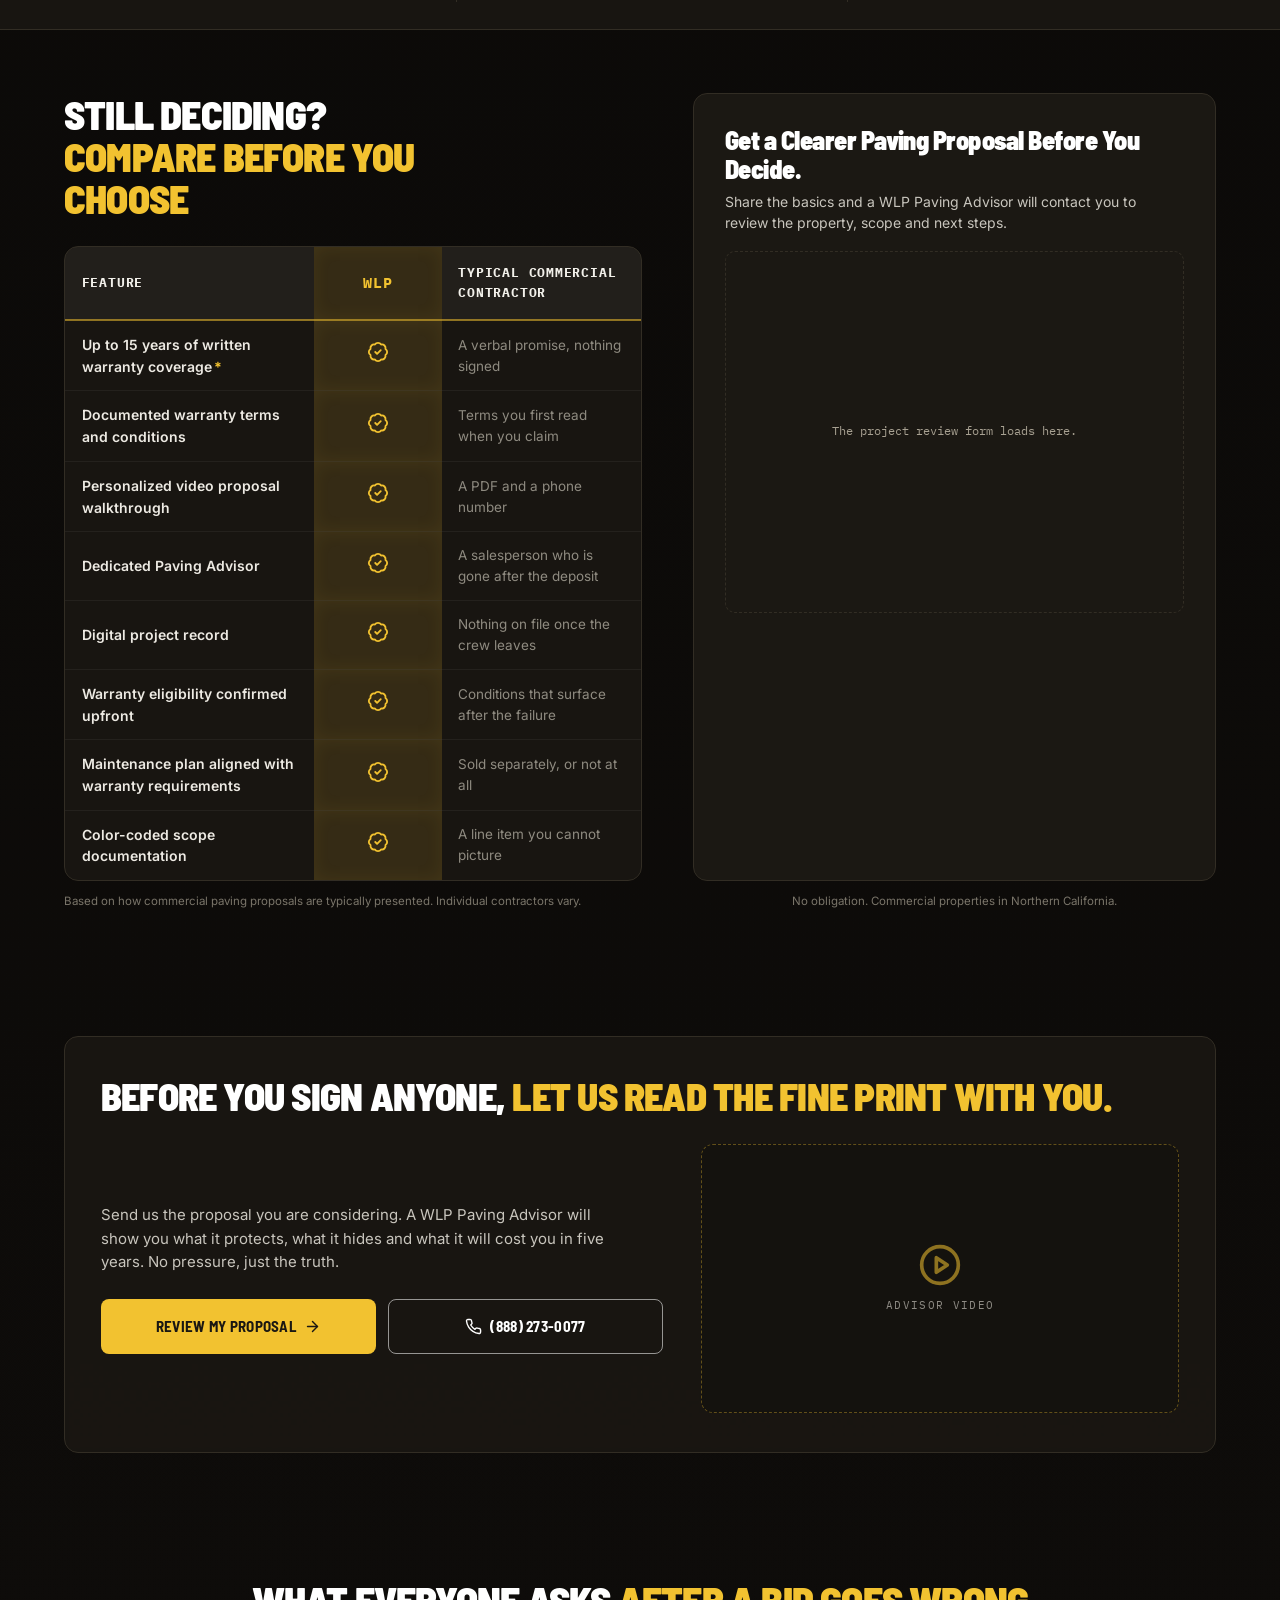
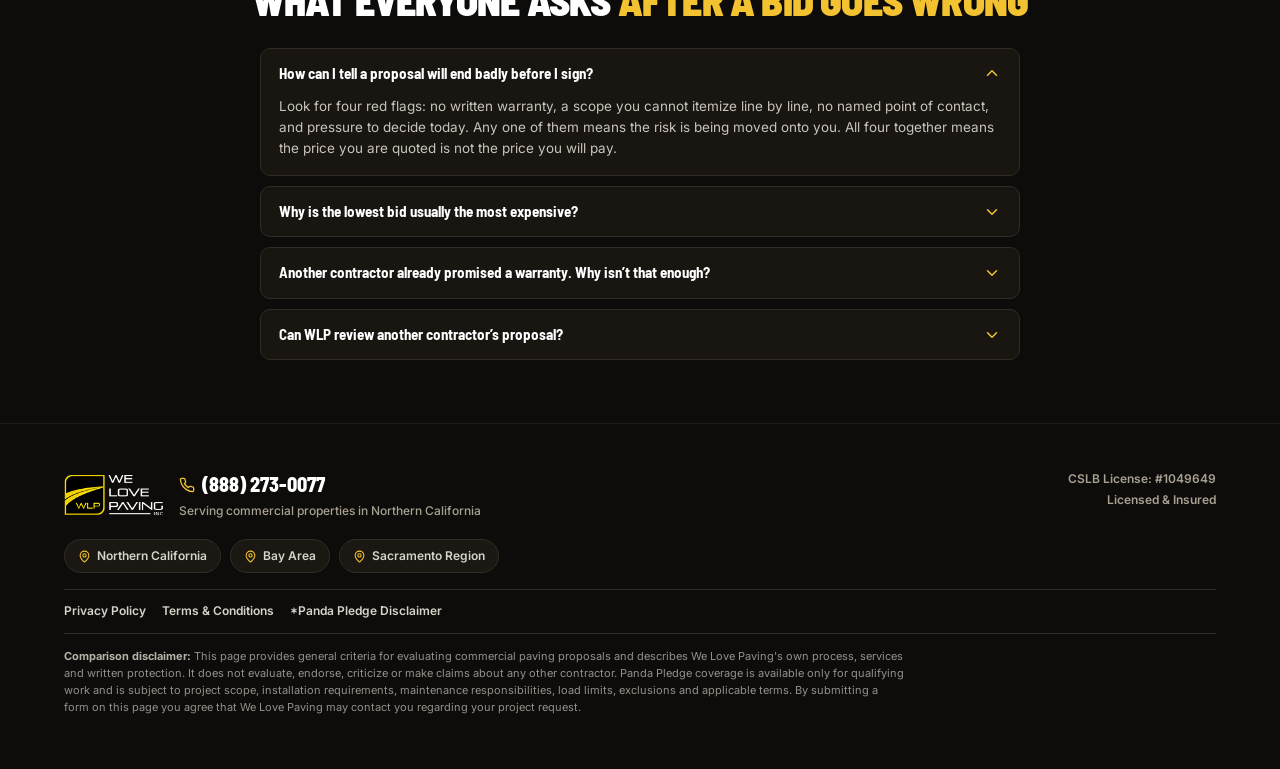
==== commit 857d94f1: "Carry the new line into section 3, the table header and the CTA band Section 3 stops describing qual" ====
--- a/index.html
+++ b/index.html
@@ -276,8 +276,8 @@
   <section class="panel panel--pledge" aria-label="The quality of our work" data-view="work_quality_view">
     <div class="pledge-inner">
       <header class="pledge-head">
-        <h2>See the Difference <span class="hl">Real Quality Makes.</span></h2>
-        <p class="sub">A finished lot can look fine on day one. What decides how long it holds up is the preparation, materials and workmanship underneath.</p>
+        <h2>Anyone Can Make It Look Good on Day One.<br><span class="hl">The Difference Shows in Year Three.</span></h2>
+        <p class="sub">Every lot looks the same the week it is finished. What decides whether it holds is the base, the material and who actually did the work, and none of that is visible once the last truck leaves.</p>
       </header>
 
       <!-- The four services we self-perform. Same card component as the striping and
@@ -289,7 +289,7 @@
           <div class="cond-body">
             <span class="cond-tag"><svg class="icon" aria-hidden="true"><use href="#i-road"/></svg>PAVING</span>
             <h3>Asphalt Paving</h3>
-            <p>Grading, base repair and paving by our own crews, built for the traffic your lot actually carries.</p>
+            <p><span class="cond-trap">Thin lifts over a base nobody repaired look identical for a season.</span> We grade, repair the base and pave with our own crews, for the traffic your lot actually carries.</p>
           </div>
           <div class="cond-media">
             <img src="images/svc-asphalt.webp" alt="A freshly paved asphalt drive curving between landscaped grounds on a We Love Paving job" width="760" height="355" loading="lazy" decoding="async">
@@ -302,7 +302,7 @@
           <div class="cond-body">
             <span class="cond-tag"><svg class="icon" aria-hidden="true"><use href="#i-layers"/></svg>CONCRETE</span>
             <h3>Concrete Contractors</h3>
-            <p>Ramps, curbs and walkways poured in house, tied into the paving instead of handed to a second contractor.</p>
+            <p><span class="cond-trap">Most paving companies sub the concrete out, then point at each other when the ramp fails.</span> We pour ramps, curbs and walkways in house, tied into the paving.</p>
           </div>
           <div class="cond-media">
             <img src="images/svc-concrete.webp" alt="A newly poured concrete walkway and curb running along a commercial storefront" width="760" height="362" loading="lazy" decoding="async">
@@ -315,7 +315,7 @@
           <div class="cond-body">
             <span class="cond-tag"><svg class="icon" aria-hidden="true"><use href="#i-roller"/></svg>SEALCOATING</span>
             <h3>Sealcoating</h3>
-            <p>Applied on schedule and at the right coverage, so the surface you already paid for keeps its life instead of oxidizing early.</p>
+            <p><span class="cond-trap">Sealer cut with water and sprayed thin looks black for a month, then oxidizes.</span> We apply on schedule and at full coverage, so the surface you paid for keeps its life.</p>
           </div>
           <div class="cond-media">
             <img src="images/svc-sealcoating.webp" alt="A We Love Paving crew squeegeeing fresh sealcoat across a retail parking lot" width="760" height="362" loading="lazy" decoding="async">
@@ -328,7 +328,7 @@
           <div class="cond-body">
             <span class="cond-tag"><svg class="icon" aria-hidden="true"><use href="#i-accessible"/></svg>ACCESSIBLE</span>
             <h3>ADA Compliance</h3>
-            <p>Striping, ramps, signage and truncated domes corrected together, so an inspection is not a second project.</p>
+            <p><span class="cond-trap">Fresh striping still fails an inspection when the slopes and the domes are wrong.</span> We correct striping, ramps, signage and domes together, so compliance is not a second project.</p>
           </div>
           <div class="cond-media">
             <img src="images/svc-ada.webp" alt="A crew member laying an ADA accessible-parking stencil on a freshly striped lot" width="760" height="362" loading="lazy" decoding="async">
@@ -629,16 +629,39 @@
 <section class="lp-section audit-section" aria-label="Have your proposal reviewed" data-view="proposal_audit_view">
   <div class="lp-container">
     <div class="audit-card">
-      <div class="audit-copy">
-        <h2 class="lp-h2 audit-h2">Before you sign anyone, <span class="hl">let us read the fine print with you.</span></h2>
-        <p>Send us the proposal you are considering. A WLP Paving Advisor will show you what it protects, what it hides and what it will cost you in five years. No pressure, just the truth.</p>
-      </div>
-      <div class="audit-actions">
-        <a href="#p3-form" class="btn btn-primary" data-goto-form>Review My Proposal <svg class="icon" aria-hidden="true"><use href="#i-arrow-right"/></svg></a>
-        <!-- PLACEHOLDER tracking number — swap for the comparison-campaign line. -->
-        <a href="tel:+18882730077" class="audit-phone" data-track-call="audit">
-          <svg class="icon icon-ring" aria-hidden="true"><use href="#i-phone"/></svg>(888) 273-0077
-        </a>
+      <h2 class="audit-h2">Before you sign anyone, <span class="hl">let us read the fine print with you.</span></h2>
+      <div class="audit-body">
+        <div class="audit-copy">
+          <p>Send us the proposal you are considering. A WLP Paving Advisor will show you what it protects, what it hides and what it will cost you in five years. No pressure, just the truth.</p>
+          <div class="audit-actions">
+            <a href="#p3-form" class="btn btn-primary audit-cta" data-goto-form>Review My Proposal <svg class="icon" aria-hidden="true"><use href="#i-arrow-right"/></svg></a>
+            <!-- PLACEHOLDER tracking number — swap for the comparison-campaign line. -->
+            <a href="tel:+18882730077" class="btn btn-outline audit-cta" data-track-call="audit">
+              <svg class="icon icon-ring" aria-hidden="true"><use href="#i-phone"/></svg>(888) 273-0077
+            </a>
+          </div>
+        </div>
+
+        <!-- PLACEHOLDER: the advisor's video goes here.
+             Drop the file in images/ (or a videos/ folder) and replace this whole
+             block with the player below, keeping the 16:9 box so nothing shifts:
+
+             <video class="audit-video" controls preload="none"
+                    poster="images/audit-video-poster.webp"
+                    width="1280" height="720">
+               <source src="videos/proposal-audit.mp4" type="video/mp4">
+             </video>
+
+             preload="none" on purpose: this sits well below the fold and the page
+             already defers the form embed for the same reason. -->
+        <div class="audit-video audit-video--empty" role="img"
+             aria-label="Placeholder for the Paving Advisor video, not yet published">
+          <svg class="icon" aria-hidden="true" viewBox="0 0 24 24" fill="none" stroke="currentColor"
+               stroke-width="1.6" stroke-linecap="round" stroke-linejoin="round">
+            <circle cx="12" cy="12" r="10"/><path d="m10 8 6 4-6 4z"/>
+          </svg>
+          <span>Advisor video</span>
+        </div>
       </div>
     </div>
   </div>
--- a/competitors-landing.css
+++ b/competitors-landing.css
@@ -592,7 +592,9 @@
 .lp-h2 .hl { color: var(--yellow); }
 .pledge-head .sub {
   font-size: clamp(14px, 1.35vw, 16px); line-height: 1.5; color: #C8C5BD;
-  max-width: 64ch; margin-top: 10px;
+  /* Wider than the 64ch it reads at elsewhere: over a four column row the intro
+     ran to three lines and pushed the section past a screen. */
+  max-width: 96ch; margin-top: 10px;
 }
 
 
@@ -635,7 +637,11 @@
   font-family: var(--font-display); font-size: clamp(15px, 1.3vw, 18px); font-weight: 800;
   line-height: 1.12; color: #fff; text-transform: uppercase; margin: 12px 0 7px;
 }
-.cond-card p { font-size: 12.5px; line-height: 1.42; color: #C8C5BD; margin-bottom: 14px; }
+.cond-card p { font-size: 12.5px; line-height: 1.42; color: #E4E1DA; margin-bottom: 14px; }
+/* The half of the sentence that belongs to them sits back a shade, so the eye
+   lands on ours. Section 2 does the same with two lines; here the card is a
+   quarter of a row, so it is one sentence with two weights instead. */
+.cond-trap { color: #8E8B84; }
 .cond-media { height: clamp(96px, 14vh, 150px); border-top: 1px solid #2E2A22; border-bottom: 1px solid #2E2A22; }
 .cond-media img { width: 100%; height: 100%; object-fit: cover; }
 .cond-foot { padding: clamp(12px, 1.1vw, 16px); margin-top: auto; }
@@ -976,25 +982,46 @@
    The last off ramp before the FAQ. It runs wider and quieter than the lead card
    above it: the ask is smaller, so it should not look like a second form. */
 .audit-card {
-  display: grid; grid-template-columns: minmax(0, 1.35fr) auto;
-  align-items: center; gap: clamp(20px, 3vw, 48px);
   background: rgba(27,24,19,0.86); backdrop-filter: blur(2px);
   border: 1px solid var(--border-dark); border-radius: 14px;
-  padding: clamp(22px, 2.6vw, 34px) clamp(22px, 2.8vw, 40px);
-}
-.audit-h2 { max-width: 26ch; font-size: clamp(22px, 2.4vw, 32px); }
-.audit-copy p {
-  margin-top: 12px; font-size: 14px; line-height: 1.55; color: #C8C5BD; max-width: 62ch;
-}
-.audit-actions { display: flex; flex-direction: column; align-items: stretch; gap: 12px; }
-.audit-actions .btn { justify-content: center; white-space: nowrap; }
-.audit-actions .icon { width: 16px; height: 16px; }
-.audit-phone {
-  display: inline-flex; align-items: center; justify-content: center; gap: 8px;
-  font-family: var(--font-display); font-weight: 800; font-size: 18px;
-  color: #fff; min-height: 44px;
-}
-.audit-phone .icon { color: var(--yellow); }
+  padding: clamp(24px, 3vw, 40px) clamp(22px, 2.8vw, 40px);
+}
+/* Across the top rather than beside the copy: it is the last thing asked before
+   the FAQ, and on one line it lands as a sentence instead of a column of
+   fragments. It sizes off the viewport so it holds that line down to a laptop. */
+.audit-h2 {
+  font-family: var(--font-display); font-weight: 900; letter-spacing: -0.02em;
+  font-size: clamp(24px, 3vw, 42px); line-height: 1.06; text-transform: uppercase;
+  color: #fff; text-wrap: balance;
+}
+.audit-h2 .hl { color: var(--yellow); }
+.audit-body {
+  margin-top: clamp(18px, 2.4vw, 28px);
+  display: grid; grid-template-columns: minmax(0, 1fr) minmax(0, 0.85fr);
+  gap: clamp(22px, 3vw, 44px); align-items: center;
+}
+.audit-copy p { font-size: 15px; line-height: 1.55; color: #C8C5BD; max-width: 58ch; }
+.audit-actions { display: flex; flex-wrap: wrap; gap: 12px; margin-top: clamp(18px, 2vw, 26px); }
+/* Both routes are buttons here. The phone used to be bare text beside a filled
+   button, which read as a footnote rather than the second way to reach us. */
+.audit-cta {
+  flex: 1 1 220px; justify-content: center; white-space: nowrap;
+  font-size: 15px; padding: 15px 22px; min-height: 52px;
+}
+.audit-actions .icon { width: 17px; height: 17px; }
+
+/* 16:9, so swapping the placeholder for the real player shifts nothing. */
+.audit-video {
+  width: 100%; aspect-ratio: 16 / 9; border-radius: 12px;
+  background: #14120E; border: 1px solid var(--border-dark);
+  display: block; object-fit: cover;
+}
+.audit-video--empty {
+  display: flex; flex-direction: column; align-items: center; justify-content: center; gap: 10px;
+  border-style: dashed; border-color: rgba(242,194,48,0.35); color: #8E8B84;
+  font-family: var(--font-mono); font-size: 11px; letter-spacing: 0.12em; text-transform: uppercase;
+}
+.audit-video--empty .icon { width: 44px; height: 44px; color: rgba(242,194,48,0.55); }
 
 .faq-list { display: flex; flex-direction: column; gap: 10px; margin-top: clamp(18px, 3vh, 28px); }
 .faq-item {
@@ -1031,11 +1058,15 @@
 .cmp-table { width: 100%; border-collapse: collapse; }
 .cmp-table th, .cmp-table td { padding: 13px clamp(12px, 1.3vw, 18px); text-align: left; }
 .cmp-table thead th {
-  font-family: var(--font-mono); font-size: 10.5px; font-weight: 700;
-  letter-spacing: 0.08em; text-transform: uppercase; color: #B8B5AD;
-  border-bottom: 1px solid var(--border-dark);
-}
-.cmp-table thead th.cmp-wlp { color: var(--yellow); }
+  font-family: var(--font-mono); font-size: 13px; font-weight: 700;
+  letter-spacing: 0.06em; text-transform: uppercase; color: #F2F0EA;
+  padding-top: 16px; padding-bottom: 16px;
+  background: rgba(255,255,255,0.045);
+  border-bottom: 2px solid rgba(242,194,48,0.55);
+}
+/* The WLP header keeps the column's gold wash and takes the lead weight: it is
+   the answer the table is built to give. */
+.cmp-table thead th.cmp-wlp { color: var(--yellow); font-size: 15px; }
 .cmp-table tbody tr + tr th, .cmp-table tbody tr + tr td { border-top: 1px solid rgba(255,255,255,0.05); }
 .cmp-table tbody th {
   font-family: var(--font-body); font-weight: 600; font-size: 14px; color: #EDEAE3;
@@ -1135,7 +1166,11 @@
 /* ============ PHONE REFINEMENTS ============ */
 @media (max-width: 900px) {
   .faq-form-grid { grid-template-columns: 1fr; }
-  .audit-card { grid-template-columns: 1fr; }
+  .audit-body { grid-template-columns: 1fr; }
+  /* The video first on a phone: it is the part that earns the scroll, and the
+     two buttons stay within thumb reach at the bottom of the card. */
+  .audit-video { order: -1; }
+  .audit-cta { flex: 1 1 100%; }
   .footer-license { text-align: left; }
 
   /* The art gets a fixed share of the screen rather than whatever its own aspect
@@ -1355,6 +1390,23 @@
    1000px of screen at the sizes above, so the type and the padding step down a
    notch rather than the section running off the bottom by a whole card. */
 @media (min-width: 901px) and (max-height: 900px) {
+  /* Section 3 takes the same step: four cards with a photo band, the kicker and
+     the four pillars overran a 720px screen by about a card's worth of height. */
+  /* Scoped to the panel: the desktop block sets these through
+     .panel--pledge .pledge-inner, which outranks a bare .pledge-inner. */
+  .panel--pledge .pledge-inner { padding-top: 12px; padding-bottom: 14px; gap: 10px; }
+  .pledge-kicker { font-size: 11px; }
+  .pledge-head h2 { font-size: clamp(21px, 2.1vw, 30px); }
+  .pledge-head .sub { font-size: 13.5px; line-height: 1.45; margin-top: 6px; }
+  .panel--pledge .cond-media { min-height: 74px; }
+  .cond-body { padding: 12px 13px 0; }
+  .cond-card h3 { font-size: 15px; margin: 8px 0 5px; }
+  .cond-card p { font-size: 12px; line-height: 1.38; margin-bottom: 8px; }
+  .panel--pledge .cond-card p { margin-bottom: 8px; }
+  .cond-foot { padding: 10px 13px; }
+  .panel--pledge .pledge-card { padding: 11px 13px; }
+  .panel--pledge .pledge-card p { font-size: 12px; line-height: 1.38; }
+
   .compare-inner { padding-top: 16px; padding-bottom: 18px; }
   .compare-head { margin-bottom: 14px; }
   .compare-content h2 { font-size: clamp(22px, 2.2vw, 30px); }
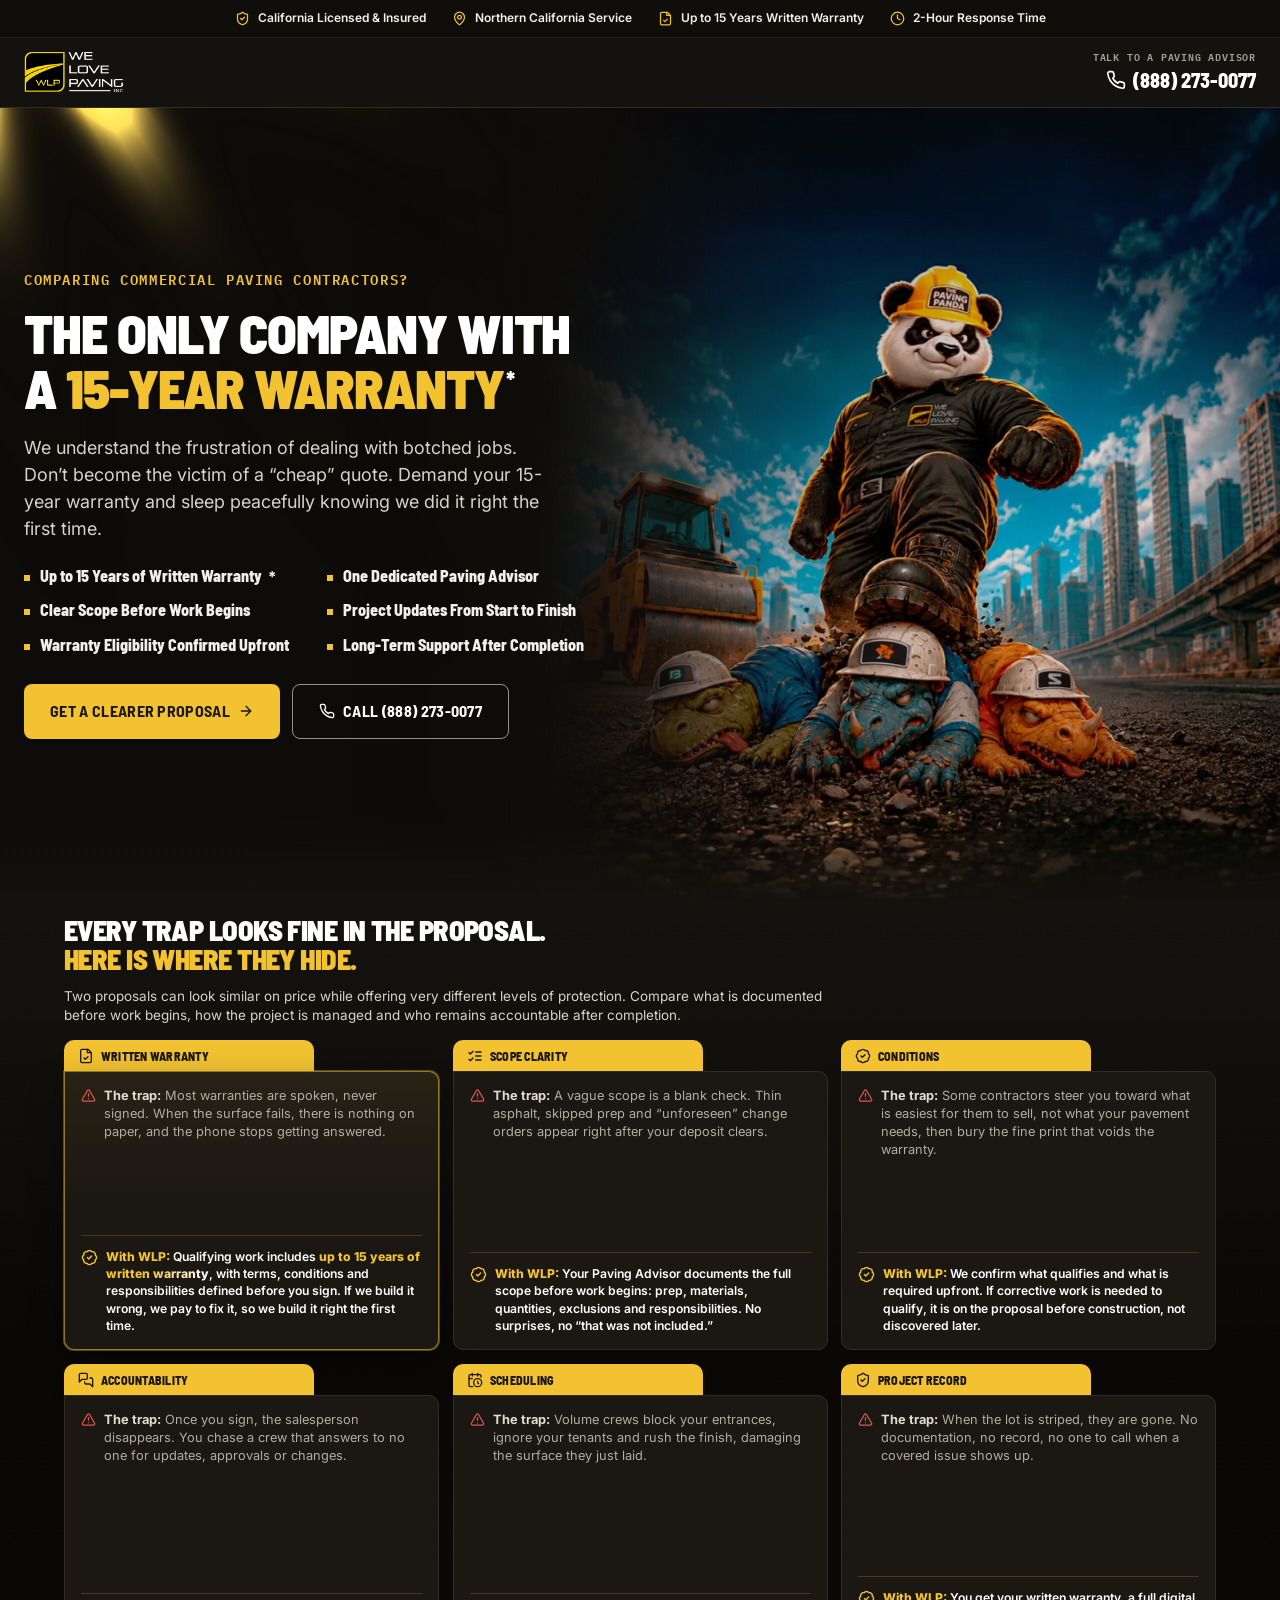
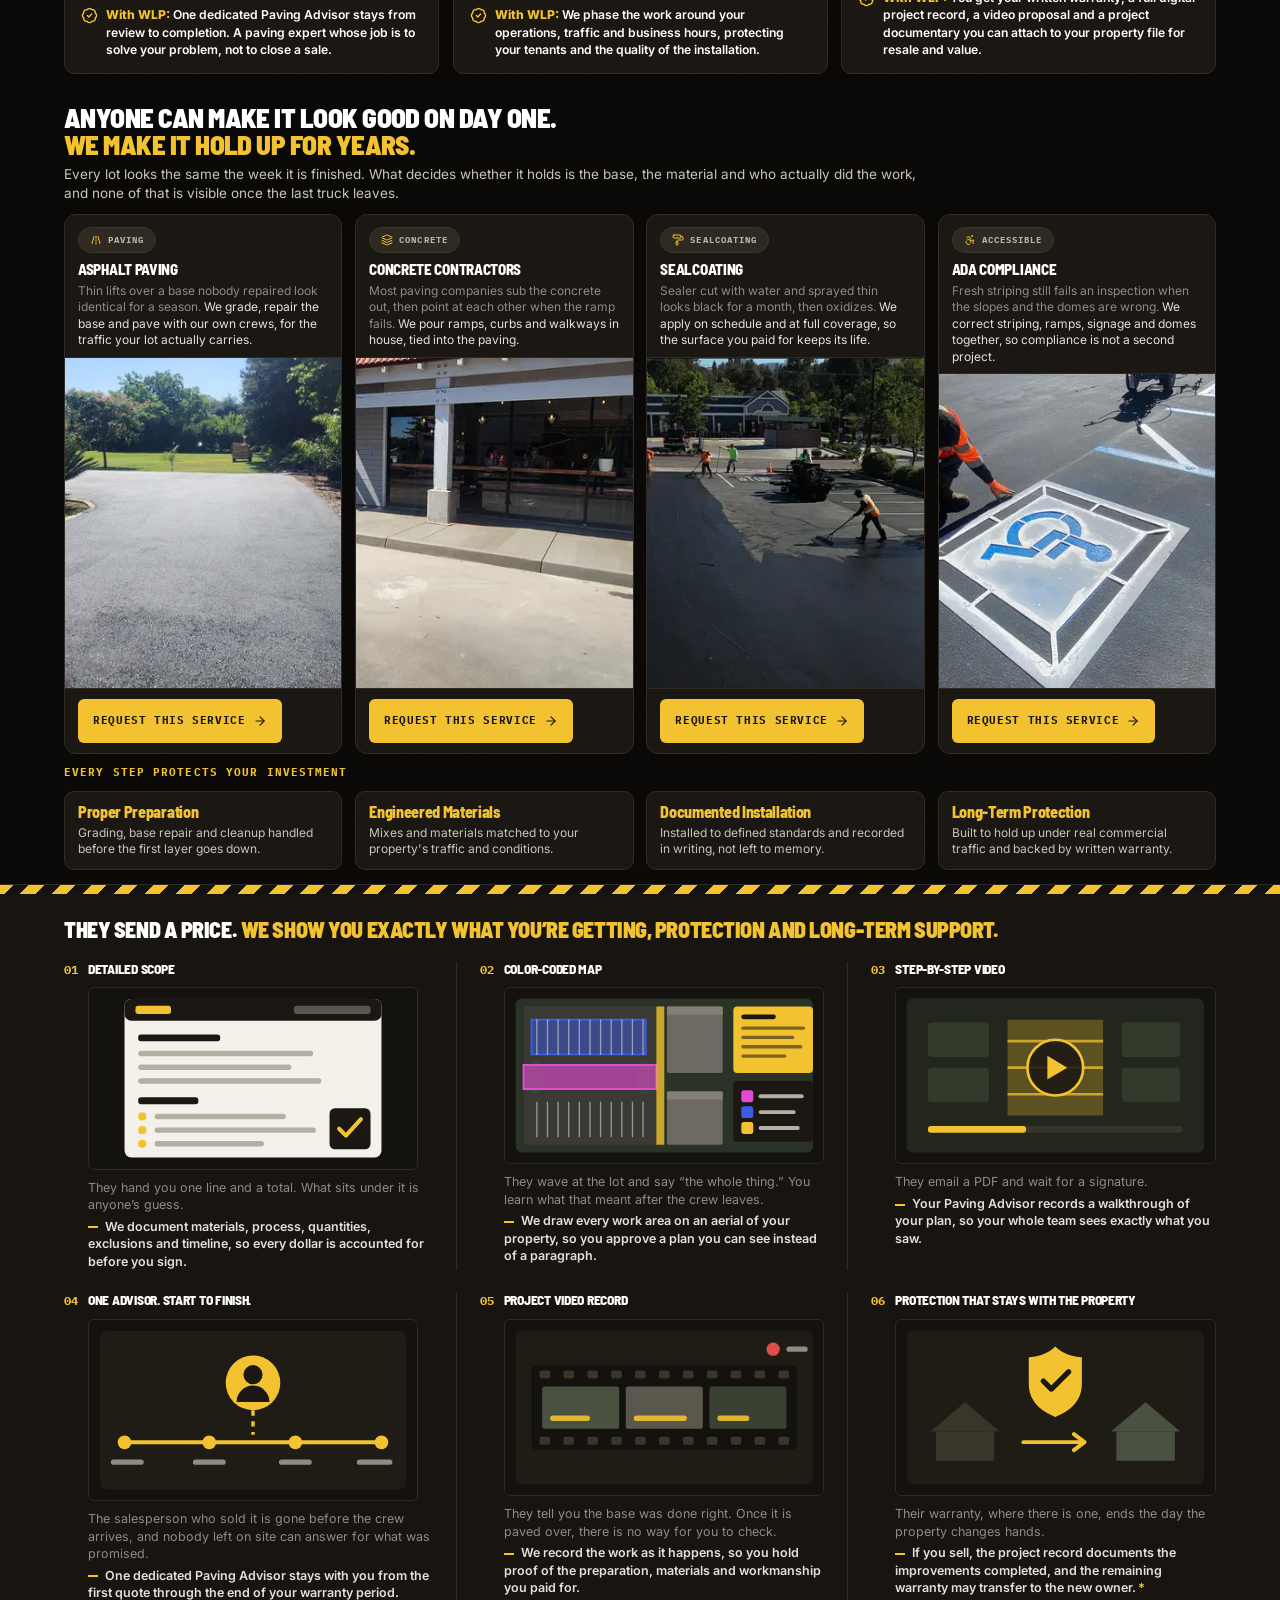
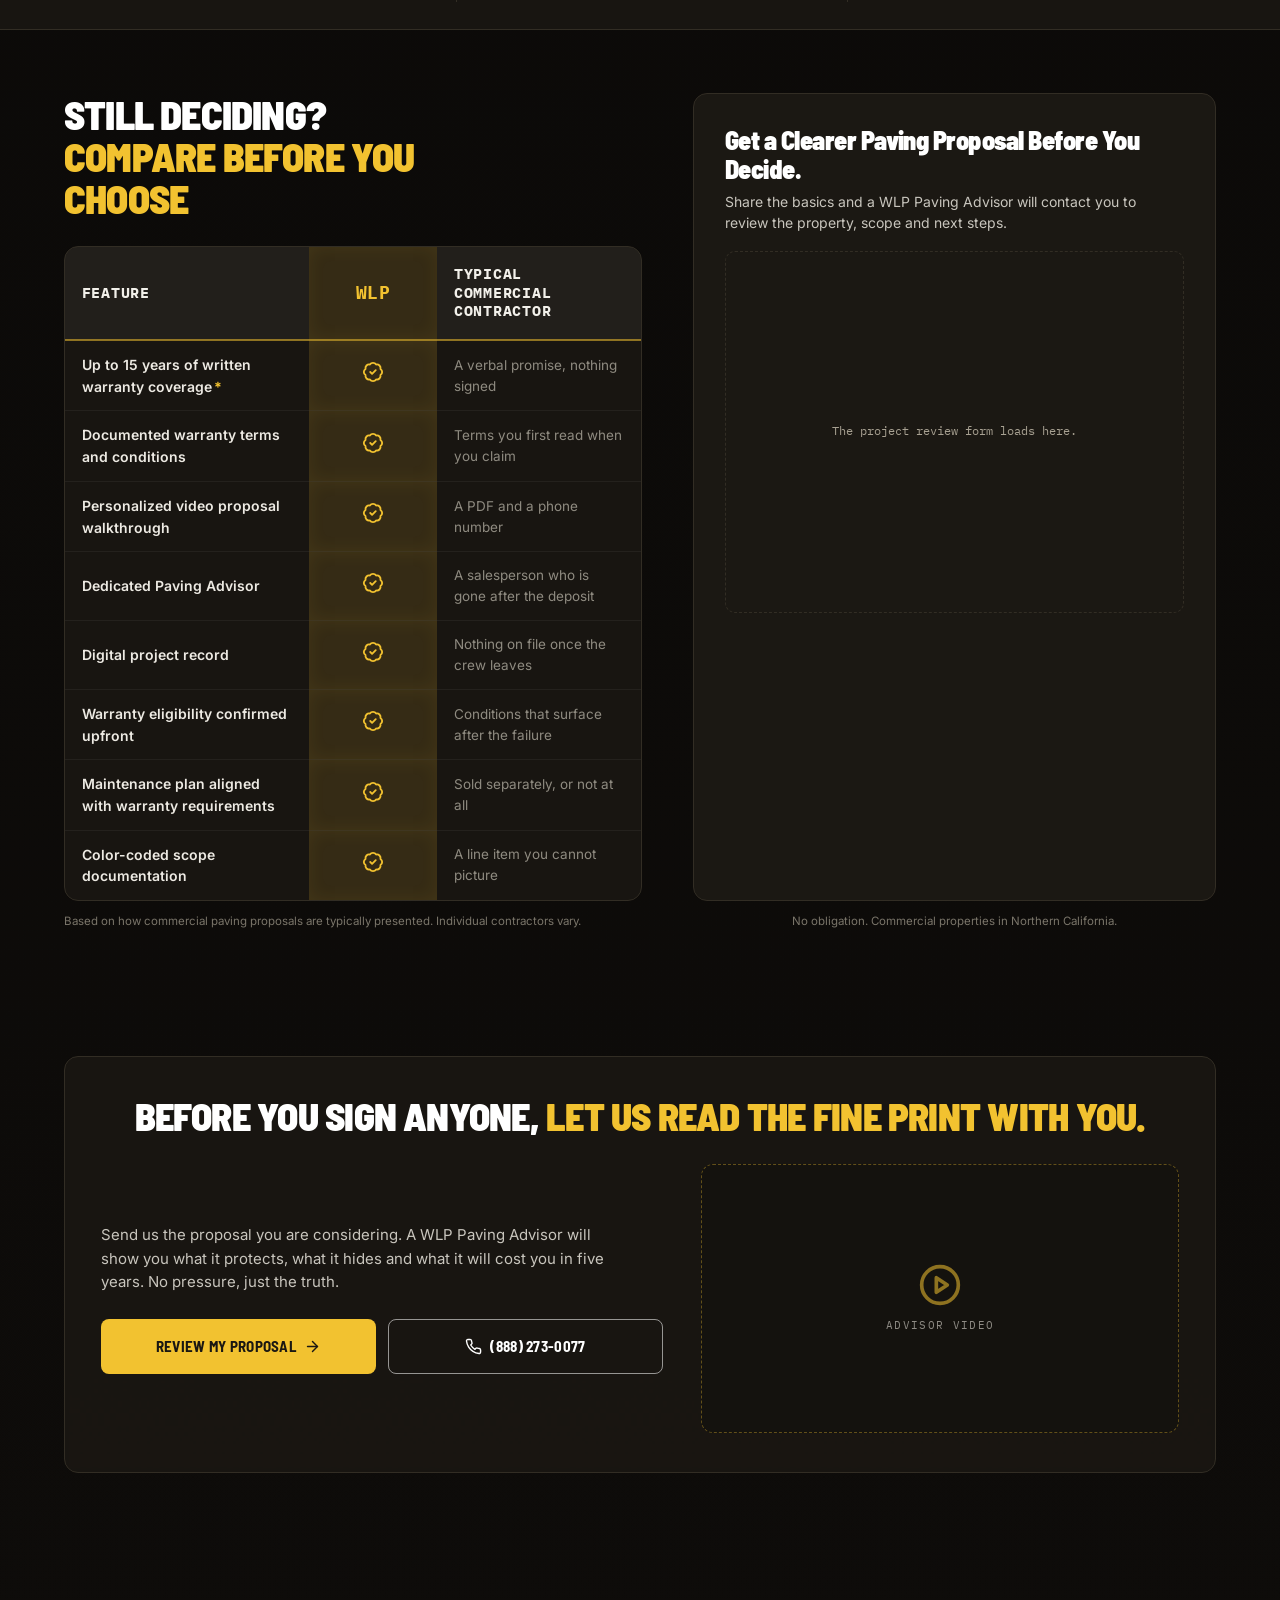
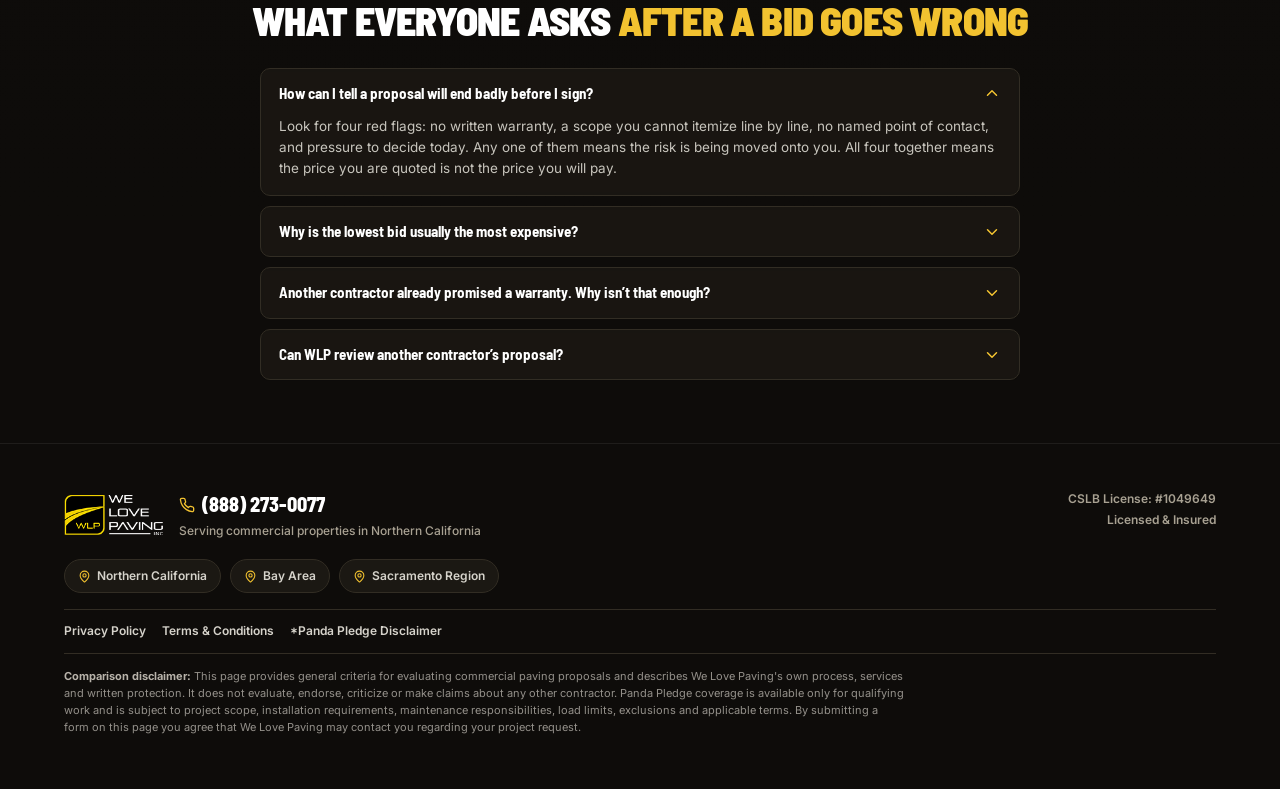
==== commit 825dfdcb: "Rework the section 3 second line, the table header and the CTA heading The section 3 heading answers" ====
--- a/index.html
+++ b/index.html
@@ -276,7 +276,7 @@
   <section class="panel panel--pledge" aria-label="The quality of our work" data-view="work_quality_view">
     <div class="pledge-inner">
       <header class="pledge-head">
-        <h2>Anyone Can Make It Look Good on Day One.<br><span class="hl">The Difference Shows in Year Three.</span></h2>
+        <h2>Anyone Can Make It Look Good on Day One.<br><span class="hl">We Make It Hold Up for Years.</span></h2>
         <p class="sub">Every lot looks the same the week it is finished. What decides whether it holds is the base, the material and who actually did the work, and none of that is visible once the last truck leaves.</p>
       </header>
 
--- a/competitors-landing.css
+++ b/competitors-landing.css
@@ -993,6 +993,10 @@
   font-family: var(--font-display); font-weight: 900; letter-spacing: -0.02em;
   font-size: clamp(24px, 3vw, 42px); line-height: 1.06; text-transform: uppercase;
   color: #fff; text-wrap: balance;
+  /* Centred across the band rather than ranged left over the copy column: it is
+     one sentence spanning the full width, and left aligned it hung off the
+     video's edge instead of heading the whole card. */
+  text-align: center; margin-inline: auto;
 }
 .audit-h2 .hl { color: var(--yellow); }
 .audit-body {
@@ -1058,15 +1062,15 @@
 .cmp-table { width: 100%; border-collapse: collapse; }
 .cmp-table th, .cmp-table td { padding: 13px clamp(12px, 1.3vw, 18px); text-align: left; }
 .cmp-table thead th {
-  font-family: var(--font-mono); font-size: 13px; font-weight: 700;
-  letter-spacing: 0.06em; text-transform: uppercase; color: #F2F0EA;
-  padding-top: 16px; padding-bottom: 16px;
+  font-family: var(--font-mono); font-size: 15px; font-weight: 700;
+  letter-spacing: 0.05em; text-transform: uppercase; color: #F2F0EA;
+  padding-top: 18px; padding-bottom: 18px; line-height: 1.25;
   background: rgba(255,255,255,0.045);
   border-bottom: 2px solid rgba(242,194,48,0.55);
 }
 /* The WLP header keeps the column's gold wash and takes the lead weight: it is
    the answer the table is built to give. */
-.cmp-table thead th.cmp-wlp { color: var(--yellow); font-size: 15px; }
+.cmp-table thead th.cmp-wlp { color: var(--yellow); font-size: 18px; }
 .cmp-table tbody tr + tr th, .cmp-table tbody tr + tr td { border-top: 1px solid rgba(255,255,255,0.05); }
 .cmp-table tbody th {
   font-family: var(--font-body); font-weight: 600; font-size: 14px; color: #EDEAE3;
@@ -1112,7 +1116,10 @@
   .cmp-table th, .cmp-table td { padding: 11px 10px; }
   .cmp-table tbody th { font-size: 13px; }
   .cmp-no { font-size: 12.5px; }
-  .cmp-table thead th { font-size: 9.5px; letter-spacing: 0.06em; }
+  /* Still the loudest row on a phone, just scaled to a 54px check column: the
+     desktop sizes here left the two text headers wrapping four lines deep. */
+  .cmp-table thead th { font-size: 11.5px; letter-spacing: 0.04em; padding-top: 13px; padding-bottom: 13px; }
+  .cmp-table thead th.cmp-wlp { font-size: 13px; }
   .cmp-yes .icon { width: 19px; height: 19px; }
 }
 
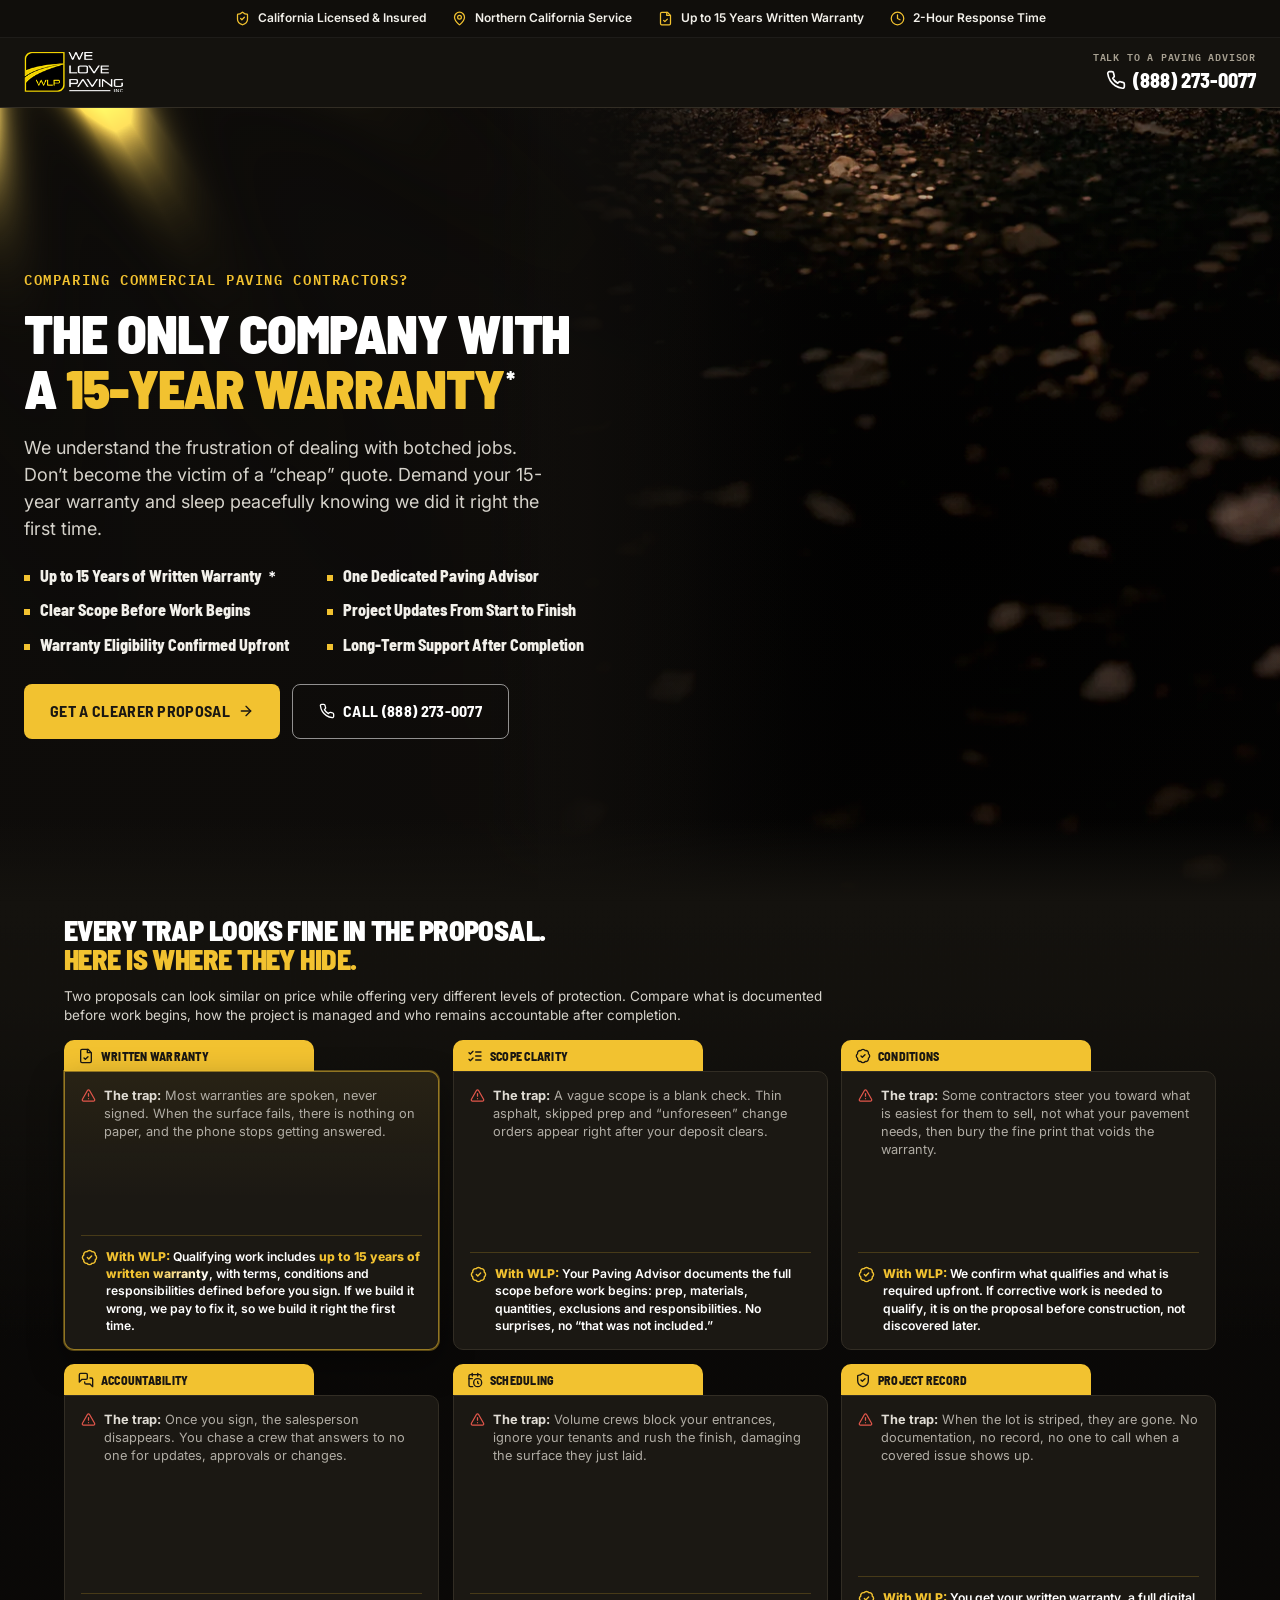
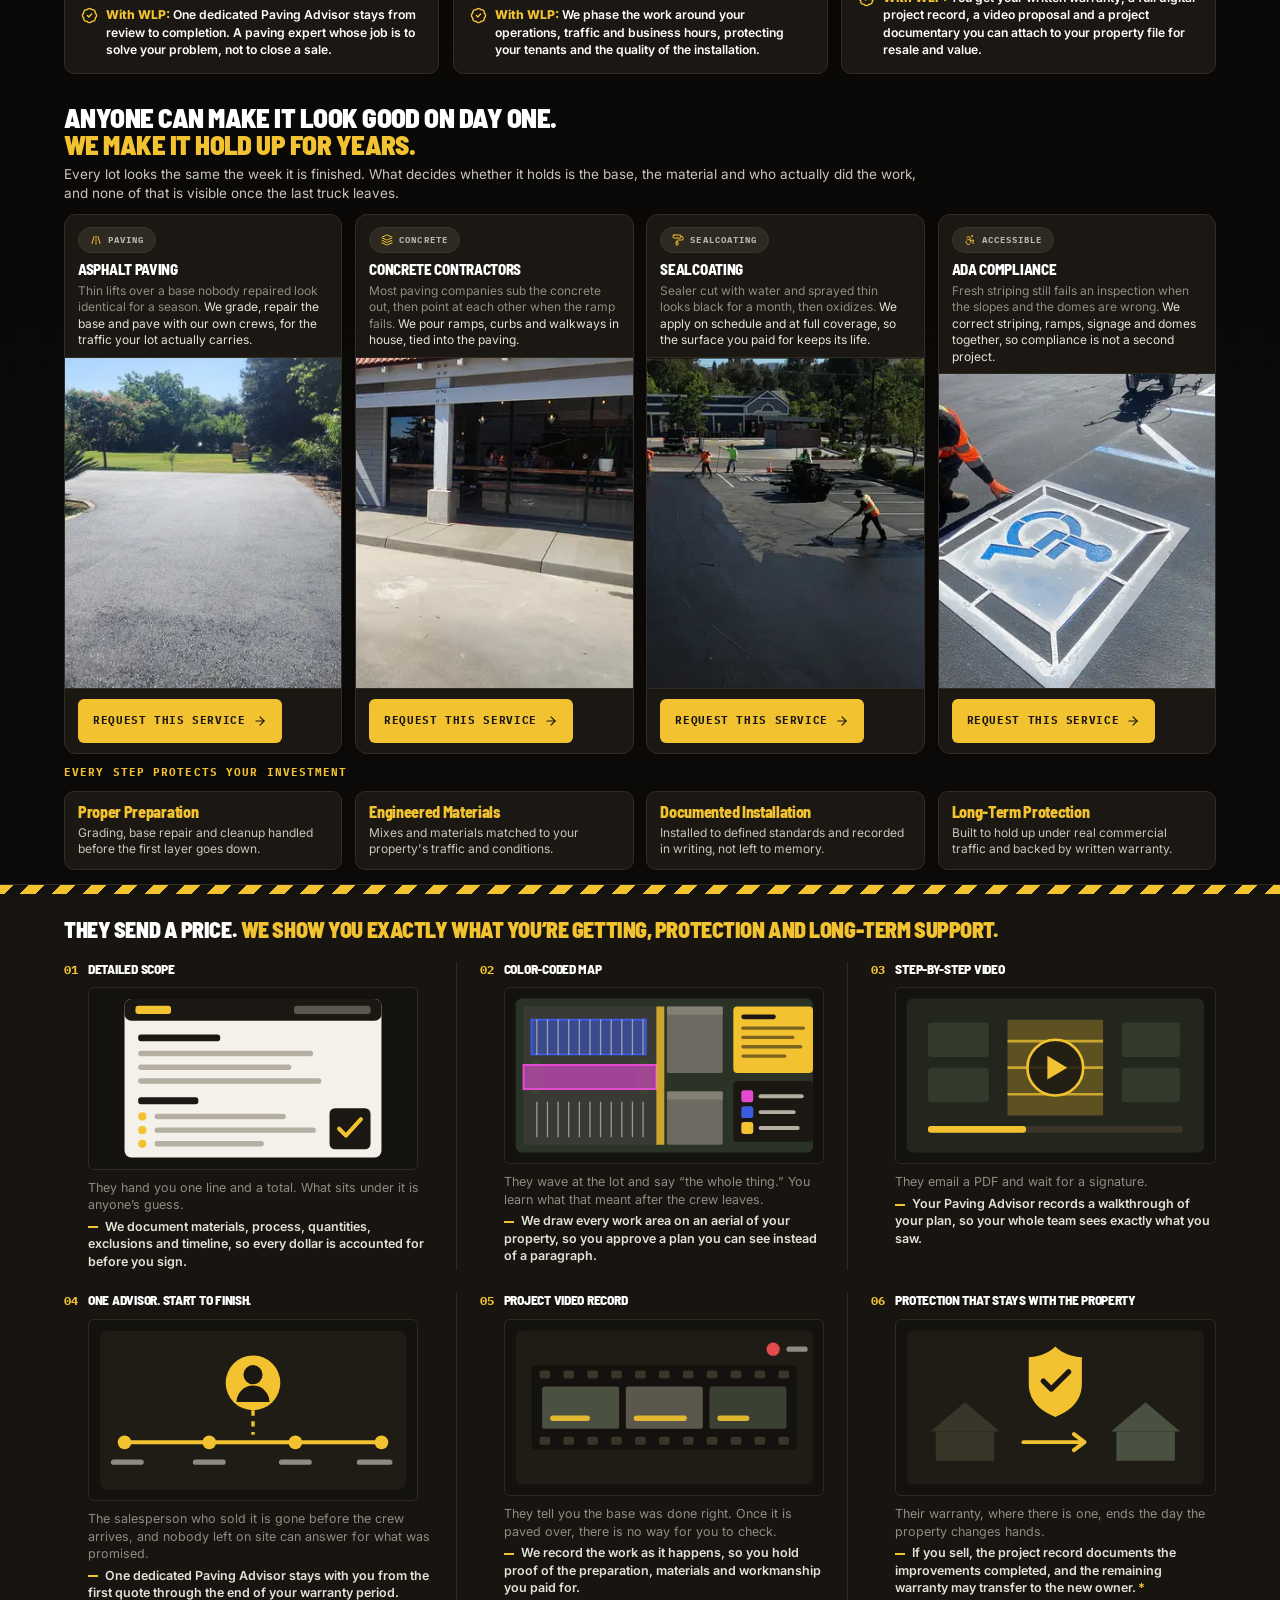
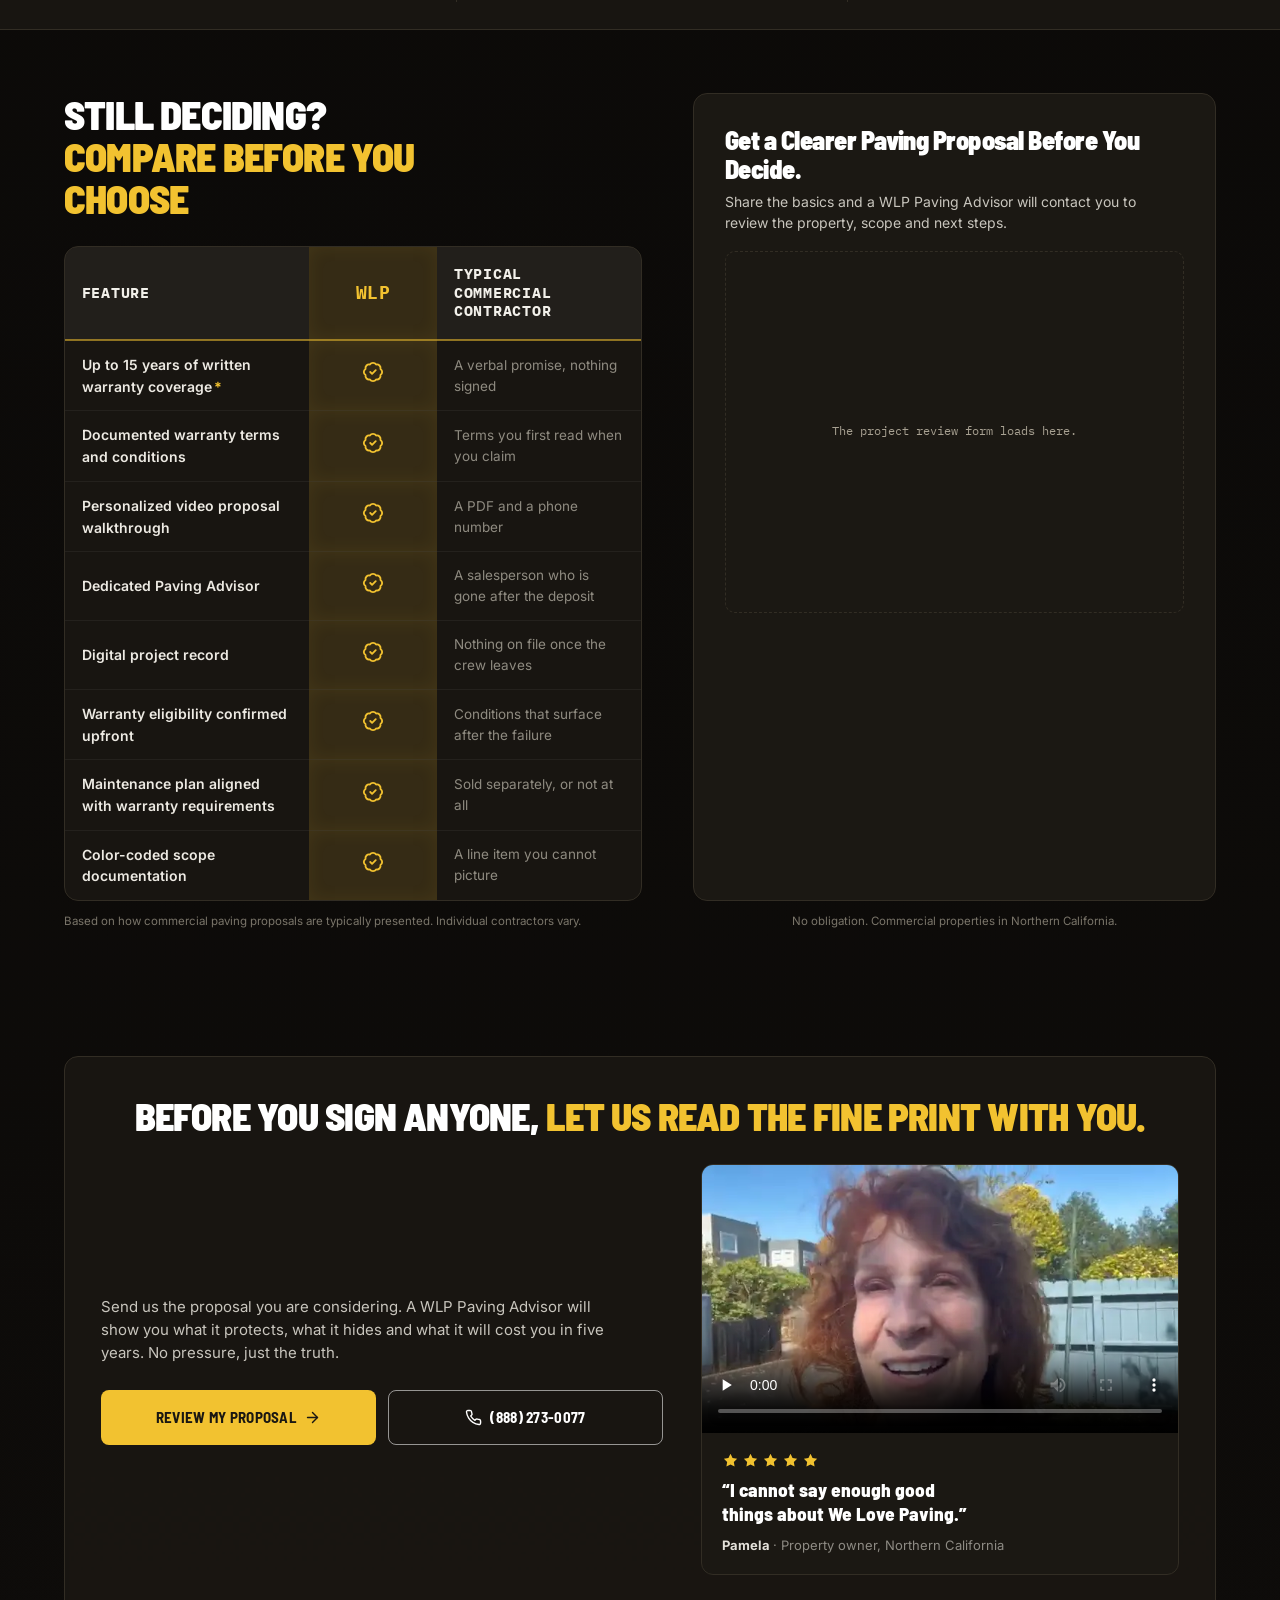
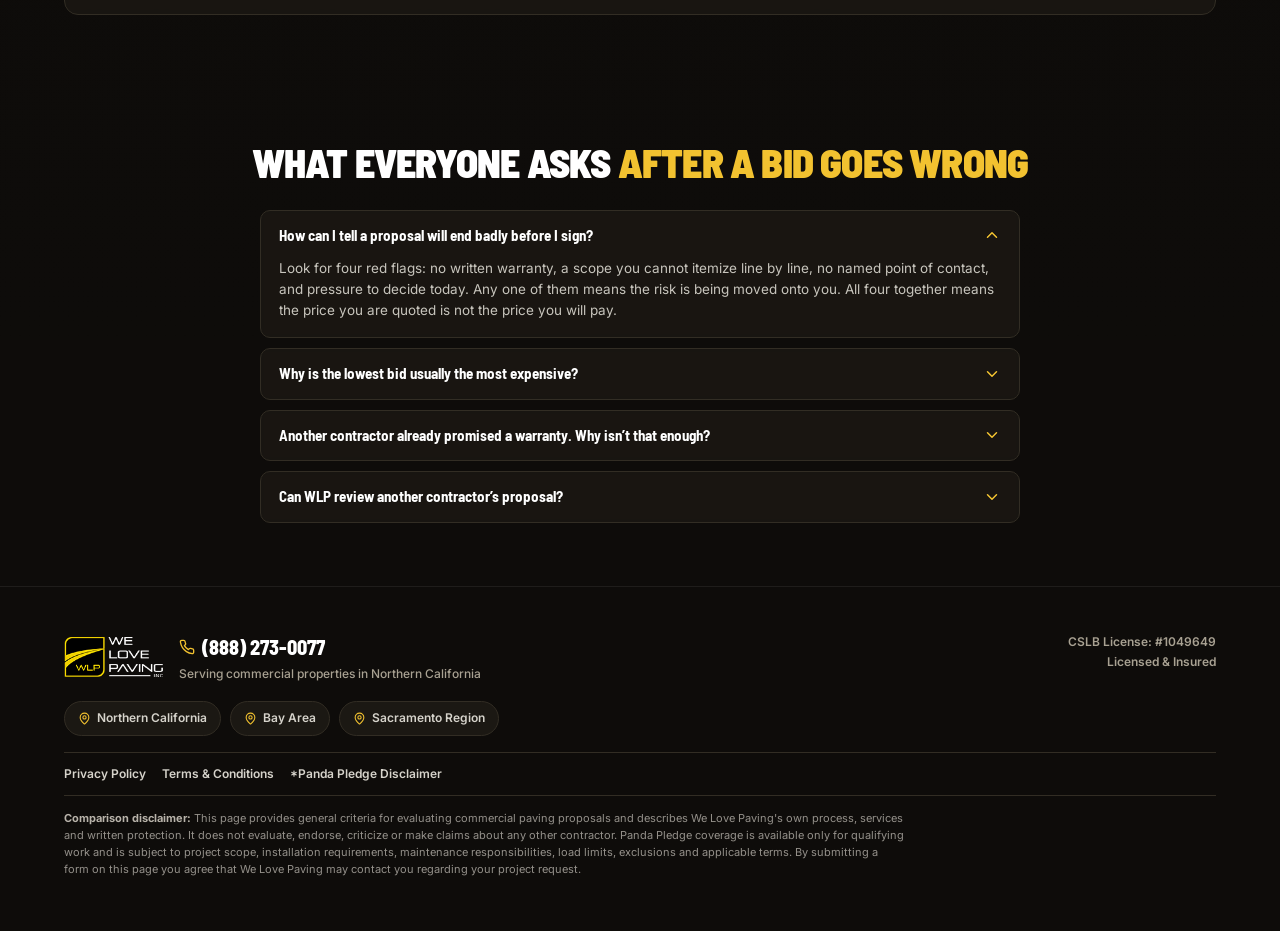
==== commit 7529f07c: "Put Pamela's review where the video placeholder was Her own words next to the ask: the player, five " ====
--- a/index.html
+++ b/index.html
@@ -42,6 +42,7 @@
     <symbol id="i-map-pin" viewBox="0 0 24 24"><path d="M20 10c0 4.993-5.539 10.193-7.399 11.799a1 1 0 0 1-1.202 0C9.539 20.193 4 14.993 4 10a8 8 0 0 1 16 0"/><circle cx="12" cy="10" r="3"/></symbol>
     <symbol id="i-clock" viewBox="0 0 24 24"><circle cx="12" cy="12" r="10"/><polyline points="12 6 12 12 16 14"/></symbol>
     <symbol id="i-chevron-down" viewBox="0 0 24 24"><path d="m6 9 6 6 6-6"/></symbol>
+    <symbol id="i-star" viewBox="0 0 24 24" fill="currentColor" stroke="none"><path d="m12 2.6 2.9 5.9 6.5.9-4.7 4.6 1.1 6.5-5.8-3-5.8 3 1.1-6.5L2.6 9.4l6.5-.9z"/></symbol>
     <symbol id="i-alert" viewBox="0 0 24 24"><path d="m21.7 18-8-14a2 2 0 0 0-3.4 0l-8 14A2 2 0 0 0 4 21h16a2 2 0 0 0 1.7-3"/><path d="M12 9v4"/><path d="M12 17h.01"/></symbol>
     <symbol id="i-road" viewBox="0 0 24 24"><path d="M4 19 8 5"/><path d="m16 5 4 14"/><path d="M12 5v3"/><path d="M12 11v3"/><path d="M12 17v3"/></symbol>
     <symbol id="i-layers" viewBox="0 0 24 24"><path d="M12.83 2.18a2 2 0 0 0-1.66 0L2.6 6.08a1 1 0 0 0 0 1.83l8.58 3.91a2 2 0 0 0 1.66 0l8.58-3.9a1 1 0 0 0 0-1.83Z"/><path d="m22 17.65-9.17 4.16a2 2 0 0 1-1.66 0L2 17.65"/><path d="m22 12.65-9.17 4.16a2 2 0 0 1-1.66 0L2 12.65"/></symbol>
@@ -642,26 +643,25 @@
           </div>
         </div>
 
-        <!-- PLACEHOLDER: the advisor's video goes here.
-             Drop the file in images/ (or a videos/ folder) and replace this whole
-             block with the player below, keeping the 16:9 box so nothing shifts:
-
-             <video class="audit-video" controls preload="none"
-                    poster="images/audit-video-poster.webp"
-                    width="1280" height="720">
-               <source src="videos/proposal-audit.mp4" type="video/mp4">
-             </video>
-
-             preload="none" on purpose: this sits well below the fold and the page
-             already defers the form embed for the same reason. -->
-        <div class="audit-video audit-video--empty" role="img"
-             aria-label="Placeholder for the Paving Advisor video, not yet published">
-          <svg class="icon" aria-hidden="true" viewBox="0 0 24 24" fill="none" stroke="currentColor"
-               stroke-width="1.6" stroke-linecap="round" stroke-linejoin="round">
-            <circle cx="12" cy="12" r="10"/><path d="m10 8 6 4-6 4z"/>
-          </svg>
-          <span>Advisor video</span>
-        </div>
+        <figure class="review">
+          <video class="review-video" controls preload="none" playsinline
+                 poster="images/review-pamela-poster.webp" width="640" height="360">
+            <source src="videos/review-pamela.mp4" type="video/mp4">
+            Your browser cannot play this video. Call us and a Paving Advisor will
+            walk you through the same thing.
+          </video>
+          <div class="review-body">
+            <p class="review-stars" role="img" aria-label="Rated 5 out of 5">
+              <svg class="icon" aria-hidden="true"><use href="#i-star"/></svg>
+              <svg class="icon" aria-hidden="true"><use href="#i-star"/></svg>
+              <svg class="icon" aria-hidden="true"><use href="#i-star"/></svg>
+              <svg class="icon" aria-hidden="true"><use href="#i-star"/></svg>
+              <svg class="icon" aria-hidden="true"><use href="#i-star"/></svg>
+            </p>
+            <blockquote class="review-quote">“I cannot say enough good things about We Love Paving.”</blockquote>
+            <figcaption class="review-by">Pamela <span>· Property owner, Northern California</span></figcaption>
+          </div>
+        </figure>
       </div>
     </div>
   </div>
--- a/competitors-landing.css
+++ b/competitors-landing.css
@@ -1014,18 +1014,32 @@
 }
 .audit-actions .icon { width: 17px; height: 17px; }
 
-/* 16:9, so swapping the placeholder for the real player shifts nothing. */
-.audit-video {
-  width: 100%; aspect-ratio: 16 / 9; border-radius: 12px;
-  background: #14120E; border: 1px solid var(--border-dark);
-  display: block; object-fit: cover;
-}
-.audit-video--empty {
-  display: flex; flex-direction: column; align-items: center; justify-content: center; gap: 10px;
-  border-style: dashed; border-color: rgba(242,194,48,0.35); color: #8E8B84;
-  font-family: var(--font-mono); font-size: 11px; letter-spacing: 0.12em; text-transform: uppercase;
-}
-.audit-video--empty .icon { width: 44px; height: 44px; color: rgba(242,194,48,0.55); }
+/* Social proof beside the ask: her own words, in her own voice, next to the
+   invitation to send us a proposal. */
+.review {
+  margin: 0; background: var(--bg-dark-2);
+  border: 1px solid var(--border-dark); border-radius: 12px; overflow: hidden;
+}
+/* 16:9 with the poster covering it, so the card holds its shape before the file
+   is ever fetched. preload="none": two minutes of video has no business loading
+   for someone who never scrolls this far. */
+.review-video {
+  /* height: auto so the ratio governs. The width/height attributes map to CSS as
+     presentational hints, and the 360px one was overriding aspect-ratio and
+     stretching the poster. They stay: they reserve the box before the CSS lands. */
+  display: block; width: 100%; height: auto; aspect-ratio: 16 / 9;
+  background: #14120E; object-fit: cover;
+}
+.review-body { padding: clamp(14px, 1.5vw, 20px); }
+.review-stars { display: flex; gap: 3px; margin-bottom: 9px; }
+.review-stars .icon { width: 17px; height: 17px; color: var(--yellow); }
+.review-quote {
+  margin: 0; font-family: var(--font-display); font-weight: 800;
+  font-size: clamp(16px, 1.5vw, 20px); line-height: 1.22; color: #fff;
+  text-wrap: balance;
+}
+.review-by { margin-top: 10px; font-size: 13px; font-weight: 700; color: #E4E1DA; }
+.review-by span { font-weight: 400; color: #8E8B84; }
 
 .faq-list { display: flex; flex-direction: column; gap: 10px; margin-top: clamp(18px, 3vh, 28px); }
 .faq-item {
@@ -1174,9 +1188,9 @@
 @media (max-width: 900px) {
   .faq-form-grid { grid-template-columns: 1fr; }
   .audit-body { grid-template-columns: 1fr; }
-  /* The video first on a phone: it is the part that earns the scroll, and the
+  /* The review first on a phone: it is the part that earns the scroll, and the
      two buttons stay within thumb reach at the bottom of the card. */
-  .audit-video { order: -1; }
+  .review { order: -1; }
   .audit-cta { flex: 1 1 100%; }
   .footer-license { text-align: left; }
 
